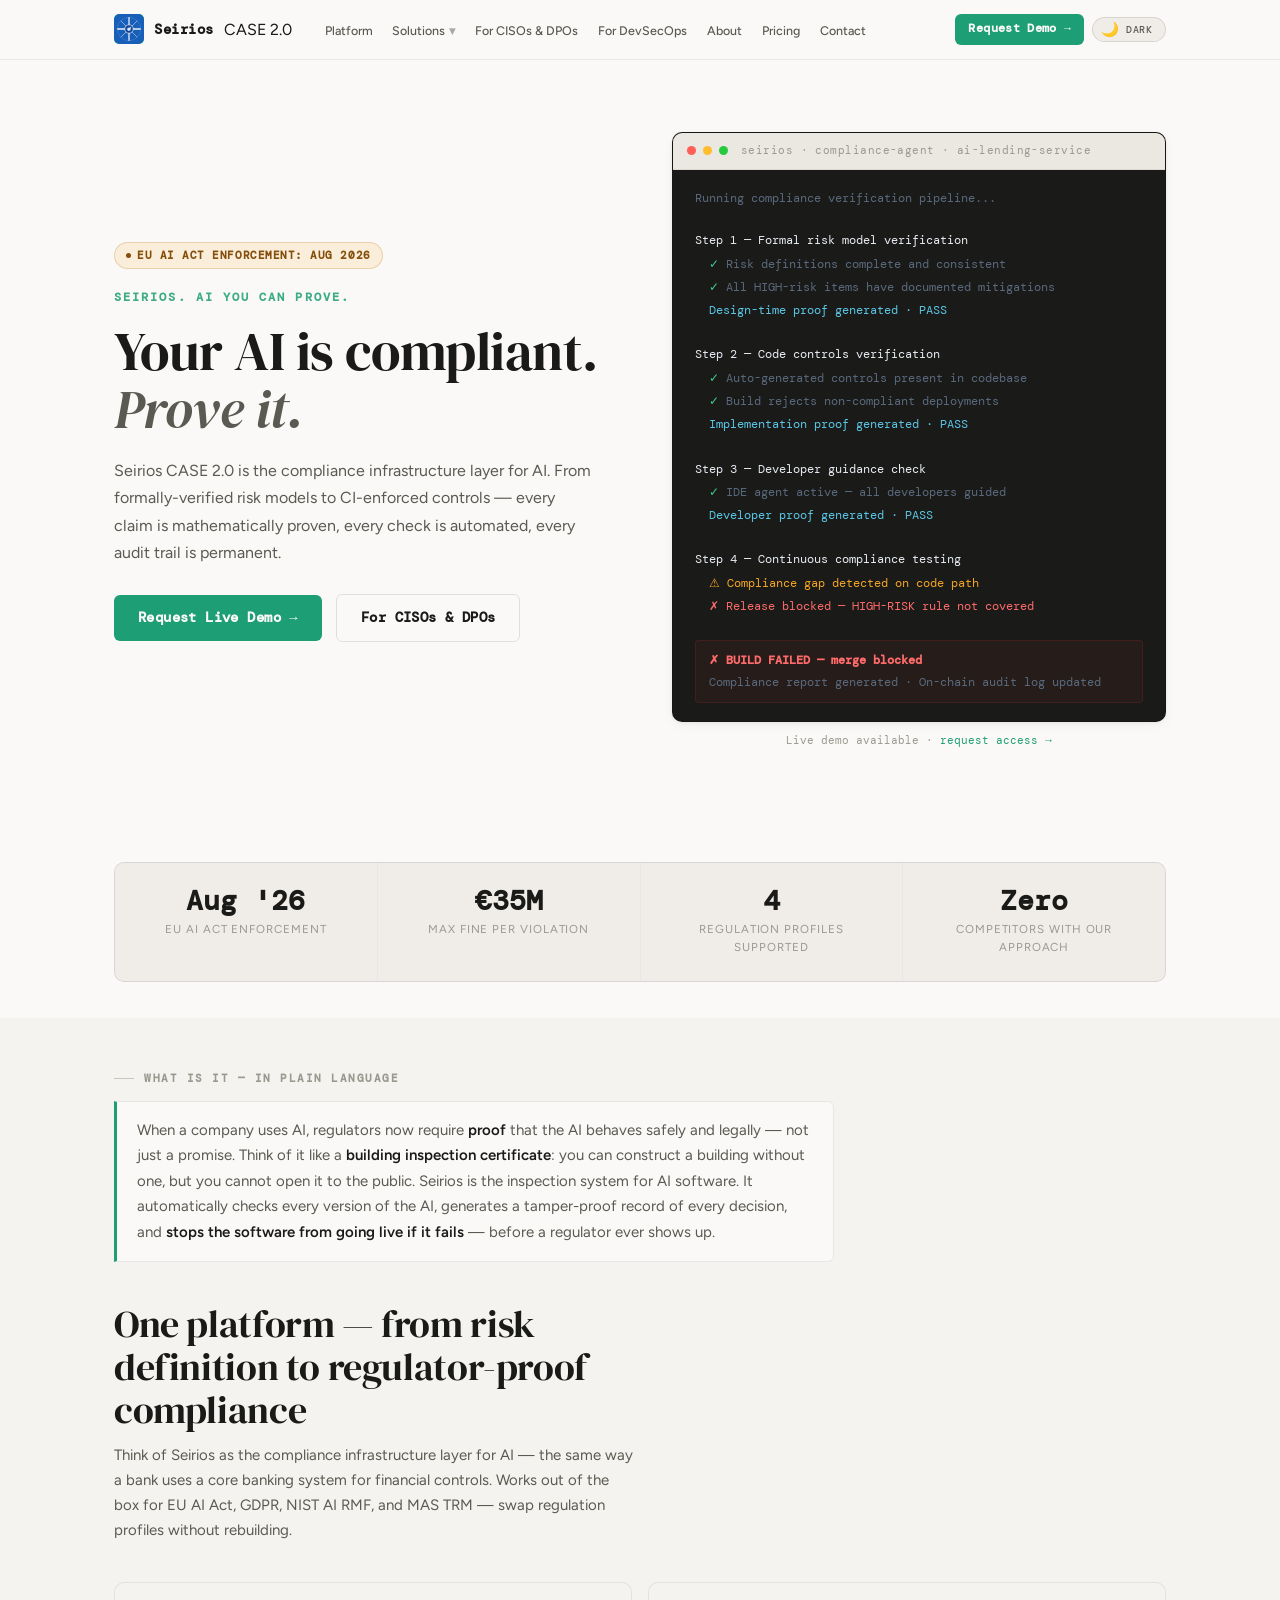
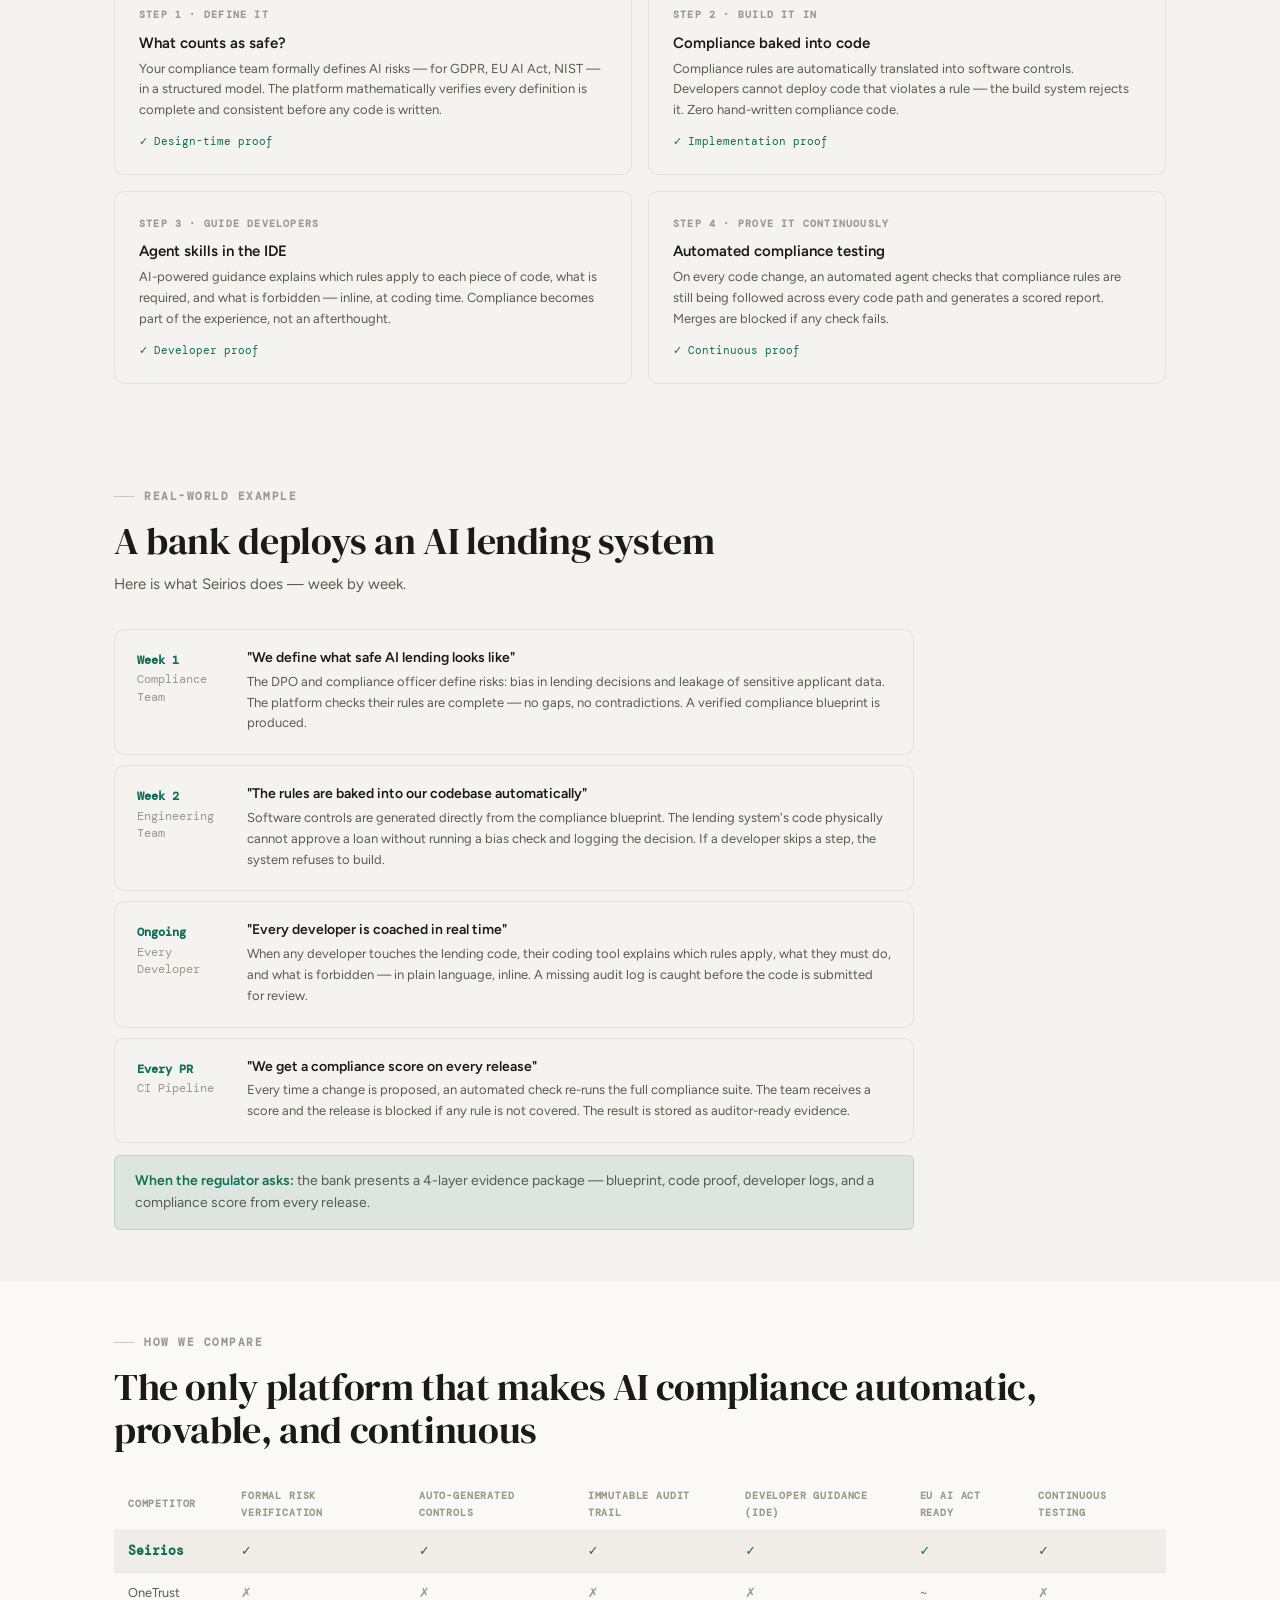
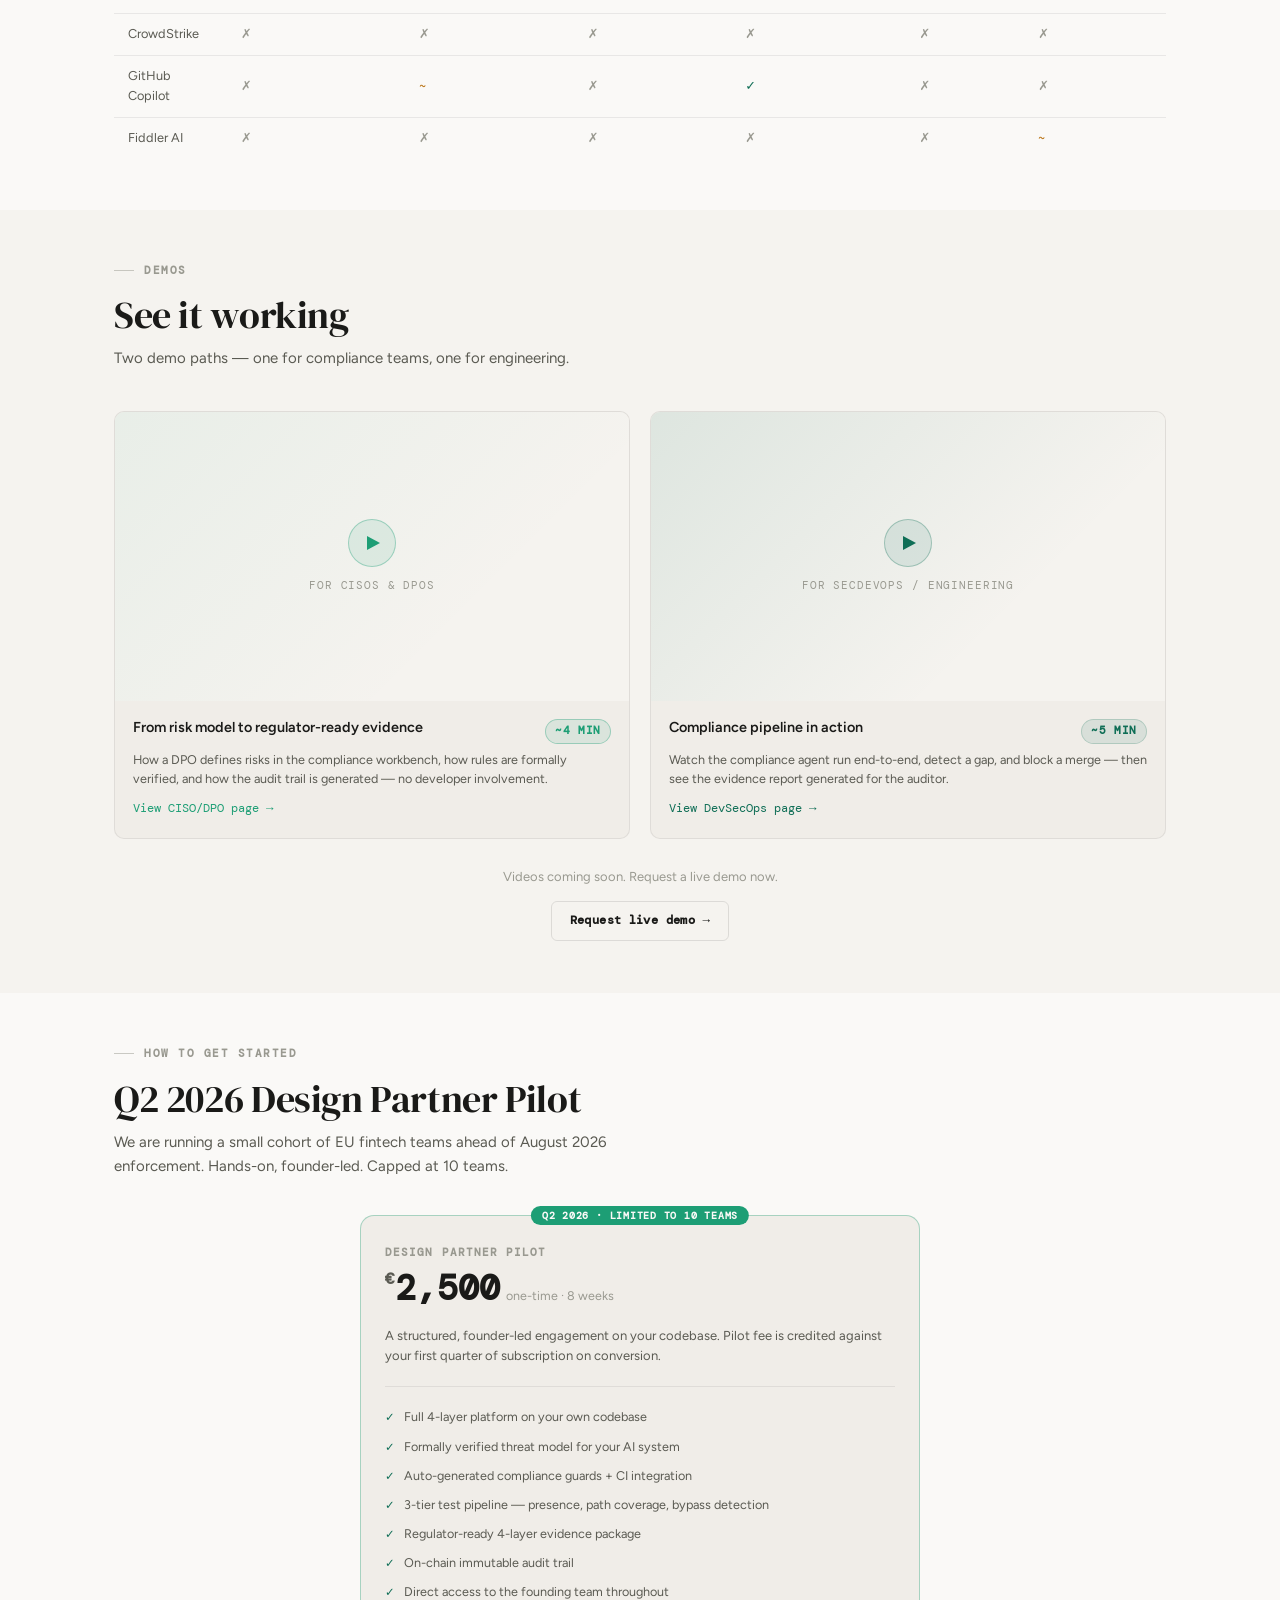
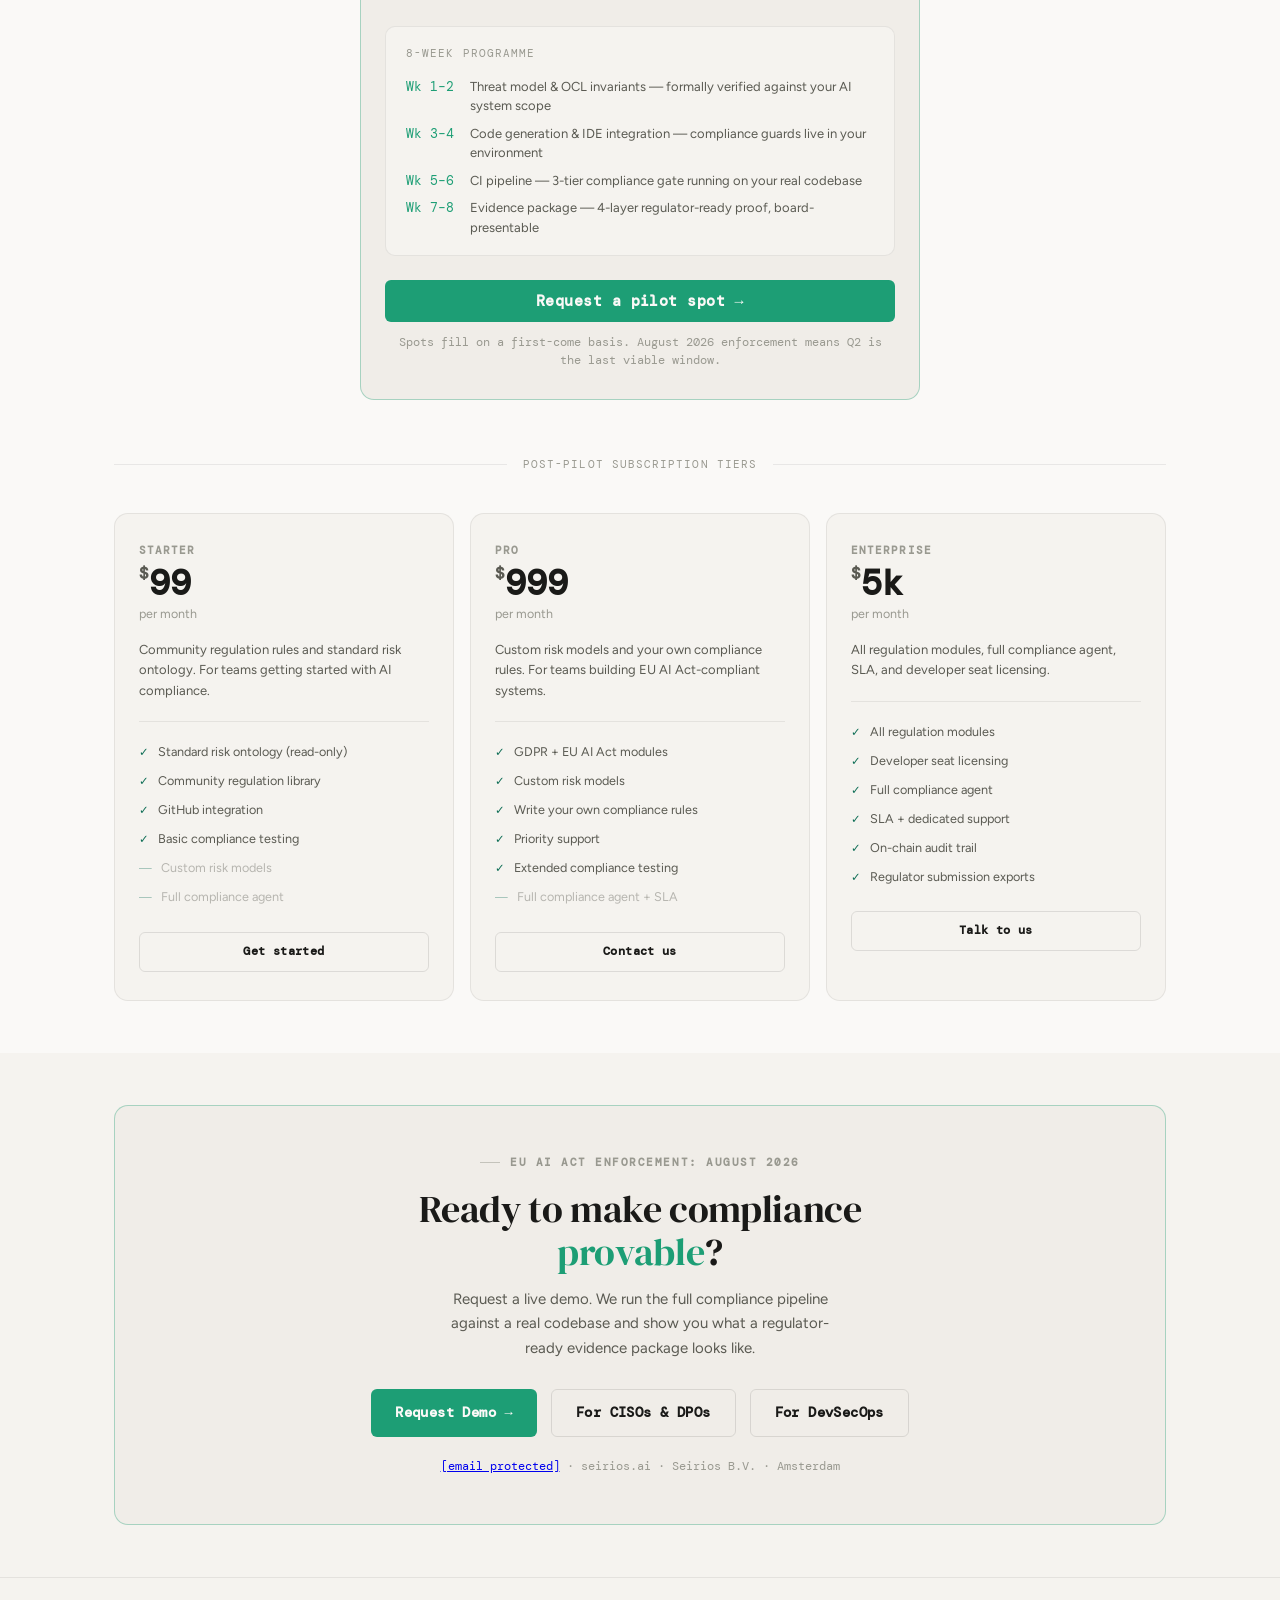
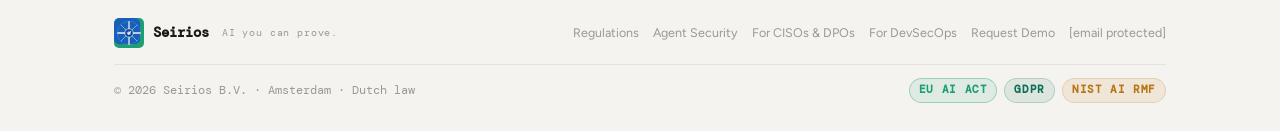
==== index.html @ eb1e1bc6 "updated pricing with pilot pricing" ====
<!DOCTYPE html>
<html lang="en">
<head>
  <!-- Nav CSS: self-contained, no external dependency -->
  <style>
    /* Prevent horizontal overflow on mobile */
    html, body { overflow-x: hidden !important; max-width: 100vw !important; }
    .nav { overflow: visible; }
    .nav-inner { overflow: visible; }
    /* Nav bar */
    .nav {
      position: fixed; top: 0; left: 0; right: 0; z-index: 100;
      height: 60px; display: flex; align-items: center;
      background: rgba(250,249,247,0.92);
      backdrop-filter: blur(12px);
      border-bottom: 0.5px solid rgba(0,0,0,0.07);
    }
    [data-theme="dark"] .nav { background: rgba(8,12,20,0.88); }
    .nav-inner {
      display: flex; align-items: center;
      width: 100%; max-width: 1100px; margin: 0 auto; padding: 0 24px;
    }
    .nav-logo { display: flex; align-items: center; gap: 10px; text-decoration: none; color: inherit; flex-shrink: 0; }
    .nav-logo-mark { width: 32px; height: 32px; display: flex; align-items: center; justify-content: center; flex-shrink: 0; background: none; border: none; padding: 0; }
    [data-theme="dark"] .nav-logo-mark { background: none; }
    .nav-logo-text { font-family: 'DM Mono', monospace; font-weight: 600; font-size: 0.92rem; letter-spacing: 0.04em; }
    /* Desktop links */
    .nav-links { display: flex; align-items: center; gap: 2px; list-style: none; margin: 0 auto 0 24px; padding: 0; }
    .nav-links a, .nav-dropdown-trigger {
      color: #5a5a52; text-decoration: none; font-size: 0.78rem; font-weight: 500;
      padding: 5px 9px; border-radius: 4px; transition: all 0.15s;
      background: none; border: none; cursor: pointer; font-family: inherit;
      white-space: nowrap;
    }
    [data-theme="dark"] .nav-links a, [data-theme="dark"] .nav-dropdown-trigger { color: #8a9bb0; }
    .nav-links a:hover, .nav-dropdown-trigger:hover { color: #1a1a18; background: #f0ede8; }
    [data-theme="dark"] .nav-links a:hover, [data-theme="dark"] .nav-dropdown-trigger:hover { color: #e8edf4; background: #162030; }
    .nav-links a.active { color: #1D9E75; }
    [data-theme="dark"] .nav-links a.active { color: #00e0ff; }
    /* Dropdown */
    .nav-dropdown { position: relative; list-style: none; }
    .nav-dropdown-trigger { display: inline-flex; align-items: center; gap: 4px; }
    .nav-dropdown-arrow { font-size: 0.55rem; }
    .nav-dropdown-menu {
      position: absolute; top: calc(100% + 8px); left: 0; min-width: 200px;
      background: #faf9f7; border: 0.5px solid rgba(0,0,0,0.10); border-radius: 10px;
      box-shadow: 0 4px 24px rgba(0,0,0,0.1); padding: 6px;
      opacity: 0; visibility: hidden; transform: translateY(-4px);
      transition: all 0.15s; z-index: 200;
    }
    [data-theme="dark"] .nav-dropdown-menu { background: #111927; border-color: rgba(255,255,255,0.1); }
    .nav-dropdown:hover .nav-dropdown-menu,
    .nav-dropdown:focus-within .nav-dropdown-menu { opacity: 1; visibility: visible; transform: translateY(0); }
    .nav-dropdown-item { display: flex; align-items: flex-start; gap: 10px; padding: 9px 12px; border-radius: 6px; text-decoration: none; }
    .nav-dropdown-item:hover { background: #f0ede8; }
    [data-theme="dark"] .nav-dropdown-item:hover { background: #162030; }
    .nav-dropdown-item-icon { font-size: 0.875rem; flex-shrink: 0; margin-top: 1px; }
    .nav-dropdown-item-text strong { display: block; font-size: 0.78rem; font-weight: 600; color: #1a1a18; margin-bottom: 1px; }
    [data-theme="dark"] .nav-dropdown-item-text strong { color: #e8edf4; }
    .nav-dropdown-item-text span { font-size: 0.7rem; color: #999990; line-height: 1.4; }
    .nav-dropdown-divider { height: 0.5px; background: rgba(0,0,0,0.07); margin: 4px 6px; }
    /* Right side */
    .nav-right { display: flex; align-items: center; gap: 8px; margin-left: 12px; flex-shrink: 0; }
    /* Theme toggle */
    .theme-toggle {
      display: inline-flex; align-items: center; gap: 6px;
      background: #f0ede8; border: 0.5px solid rgba(0,0,0,0.10); border-radius: 999px;
      padding: 4px 12px 4px 8px; cursor: pointer;
      font-family: monospace; font-size: 0.65rem; font-weight: 600;
      color: #5a5a52; letter-spacing: 0.04em; text-transform: uppercase;
      transition: all 0.15s;
    }
    [data-theme="dark"] .theme-toggle { background: #162030; border-color: rgba(255,255,255,0.1); color: #8a9bb0; }
    /* Hamburger — hidden on desktop, flex on mobile via media query */
    .nav-hamburger {
      display: none !important;
      width: 40px; height: 40px; background: none; border: none;
      cursor: pointer; padding: 8px; border-radius: 4px; margin-left: auto; flex-shrink: 0;
    }
    .nav-hamburger span {
      display: block; width: 20px; height: 2px; background: #1a1a18;
      border-radius: 2px; transition: all 0.22s ease; transform-origin: center;
    }
    [data-theme="dark"] .nav-hamburger span { background: #e8edf4; }
    .nav-hamburger.open span:nth-child(1) { transform: translateY(7px) rotate(45deg); }
    .nav-hamburger.open span:nth-child(2) { opacity: 0; transform: scaleX(0); }
    .nav-hamburger.open span:nth-child(3) { transform: translateY(-7px) rotate(-45deg); }
    /* Mobile drawer — HIDDEN by default using display:none */
    .nav-mobile {
      display: none; /* JS adds .open which changes to block */
      position: fixed; top: 60px; left: 0; right: 0; z-index: 99;
      background: #faf9f7; border-bottom: 0.5px solid rgba(0,0,0,0.07);
      box-shadow: 0 8px 24px rgba(0,0,0,0.08);
      padding: 12px 0 16px;
      animation: slideDown 0.2s ease;
    }
    [data-theme="dark"] .nav-mobile { background: #0d1421; }
    @keyframes slideDown { from { opacity: 0; transform: translateY(-8px); } to { opacity: 1; transform: translateY(0); } }
    .nav-mobile a {
      display: block; padding: 11px 24px; color: #5a5a52; text-decoration: none;
      font-size: 0.9rem; font-weight: 500; transition: all 0.15s;
    }
    [data-theme="dark"] .nav-mobile a { color: #8a9bb0; }
    .nav-mobile a:hover { color: #1a1a18; background: #f0ede8; }
    [data-theme="dark"] .nav-mobile a:hover { color: #e8edf4; background: #162030; }
    .nav-mobile a.active { color: #1D9E75; }
    [data-theme="dark"] .nav-mobile a.active { color: #00e0ff; }
    .nav-mobile-group {
      padding: 10px 24px 4px; font-family: monospace; font-size: 0.62rem;
      font-weight: 700; text-transform: uppercase; letter-spacing: 0.12em; color: #999990;
    }
    .nav-mobile-sub { padding-left: 36px !important; font-size: 0.85rem !important; }
    .nav-mobile-divider { height: 0.5px; background: rgba(0,0,0,0.07); margin: 6px 24px; }
    [data-theme="dark"] .nav-mobile-divider { background: rgba(255,255,255,0.06); }
    /* Mobile breakpoint */
    @media (max-width: 900px) {
      .nav-links     { display: none !important; visibility: hidden !important; }
      .nav-right     { display: none !important; visibility: hidden !important; }
      .nav-hamburger {
        display: flex !important;
        visibility: visible !important;
        opacity: 1 !important;
        flex-direction: column;
        justify-content: center;
        align-items: center;
        gap: 5px;
      }
    }
  
    /* ── DESIGN SYSTEM ── */
/* ============================================================
   SEIRIOS DESIGN SYSTEM — DUAL THEME
   Light (default): DM Serif Display + DM Mono + Figtree — warm, document-like
   Dark (toggle):   Space Mono + DM Sans — deep navy security aesthetic
   ============================================================ */



/* ── LIGHT THEME (default) ── */
:root {
  /* Backgrounds */
  --bg-void:        #faf9f7;
  --bg-deep:        #f5f3ef;
  --bg-surface:     #f0ede8;
  --bg-raised:      #ebe7e1;
  --bg-card:        #f5f3ef;

  /* Borders */
  --border-dim:     rgba(0,0,0,0.07);
  --border-subtle:  rgba(0,0,0,0.10);
  --border-accent:  rgba(29,158,117,0.35);

  /* Accent colours */
  --cyan:           #1D9E75;
  --cyan-dim:       rgba(29,158,117,0.10);
  --cyan-glow:      rgba(29,158,117,0.06);
  --green:          #0F6E56;
  --green-dim:      rgba(15,110,86,0.10);
  --amber:          #BA7517;
  --amber-dim:      rgba(186,117,23,0.10);
  --red:            #C0392B;
  --red-dim:        rgba(192,57,43,0.08);

  /* Text */
  --text-primary:   #1a1a18;
  --text-secondary: #5a5a52;
  --text-muted:     #999990;
  --text-cyan:      #1D9E75;
  --text-green:     #0F6E56;

  /* Typography */
  --font-display:   'DM Serif Display', Georgia, serif;
  --font-mono:      'DM Mono', 'Courier New', monospace;
  --font-body:      'Figtree', system-ui, sans-serif;

  /* Shape */
  --radius-sm:      3px;
  --radius-md:      6px;
  --radius-lg:      10px;
  --radius-xl:      14px;

  /* Shadows */
  --shadow-card:    0 1px 3px rgba(0,0,0,0.06), 0 4px 12px rgba(0,0,0,0.04);
  --shadow-glow:    0 0 20px rgba(29,158,117,0.08);

  --transition:     0.2s cubic-bezier(0.4, 0, 0.2, 1);

  /* Nav height */
  --nav-h: 60px;
}

/* ── DARK THEME ── */
[data-theme="dark"] {
  --bg-void:        #080c14;
  --bg-deep:        #0d1421;
  --bg-surface:     #111927;
  --bg-raised:      #162030;
  --bg-card:        #1a2638;

  --border-dim:     rgba(255,255,255,0.06);
  --border-subtle:  rgba(255,255,255,0.10);
  --border-accent:  rgba(0,224,255,0.25);

  --cyan:           #00e0ff;
  --cyan-dim:       rgba(0,224,255,0.15);
  --cyan-glow:      rgba(0,224,255,0.08);
  --green:          #00ff88;
  --green-dim:      rgba(0,255,136,0.12);
  --amber:          #ffaa00;
  --amber-dim:      rgba(255,170,0,0.12);
  --red:            #ff4466;
  --red-dim:        rgba(255,68,102,0.12);

  --text-primary:   #e8edf4;
  --text-secondary: #8a9bb0;
  --text-muted:     #4a5a6e;
  --text-cyan:      #00e0ff;
  --text-green:     #00ff88;

  --font-display:   'Space Mono', 'Courier New', monospace;
  --font-mono:      'Space Mono', 'Courier New', monospace;
  --font-body:      'DM Sans', system-ui, sans-serif;

  --shadow-card:    0 1px 3px rgba(0,0,0,0.4), 0 4px 16px rgba(0,0,0,0.3);
  --shadow-glow:    0 0 24px rgba(0,224,255,0.12);
}

/* ── Dark theme ambient glow ── */
[data-theme="dark"] body::before {
  content: '';
  position: fixed;
  inset: 0;
  background-image:
    radial-gradient(ellipse 80% 50% at 20% -10%, rgba(0,224,255,0.04) 0%, transparent 60%),
    radial-gradient(ellipse 60% 40% at 80% 110%, rgba(0,255,136,0.03) 0%, transparent 60%);
  pointer-events: none;
  z-index: 0;
}

/* ── Reset ── */
*, *::before, *::after { box-sizing: border-box; margin: 0; padding: 0; }
html { scroll-behavior: smooth; -webkit-font-smoothing: antialiased; text-rendering: optimizeLegibility; }

body {
  font-family: var(--font-body);
  background: var(--bg-void);
  color: var(--text-primary);
  line-height: 1.6;
  min-height: 100vh;
  overflow-x: hidden;
  transition: background 0.3s ease, color 0.3s ease;
}

/* ── Typography ── */
h1, h2, h3, h4, h5, h6 {
  font-family: var(--font-display);
  line-height: 1.2;
}

/* Light: serif display headings */
:root h1, :root h2 {
  font-weight: 400;
  letter-spacing: -0.01em;
}
:root h3, :root h4 {
  font-family: var(--font-body);
  font-weight: 600;
}

/* Dark: mono headings */
[data-theme="dark"] h1,
[data-theme="dark"] h2,
[data-theme="dark"] h3,
[data-theme="dark"] h4 {
  font-weight: 700;
  letter-spacing: -0.02em;
}

.display-xl { font-size: clamp(2.2rem, 4.5vw, 3.4rem); line-height: 1.08; }
.display-lg { font-size: clamp(1.7rem, 3vw, 2.5rem); line-height: 1.12; }
.display-md { font-size: clamp(1.2rem, 2vw, 1.65rem); line-height: 1.2; }

.mono       { font-family: var(--font-mono); }
.text-cyan  { color: var(--cyan); }
.text-green { color: var(--green); }
.text-amber { color: var(--amber); }
.text-muted { color: var(--text-muted); }
.text-secondary { color: var(--text-secondary); }

/* Serif italic accent (light only) */
em.accent { font-style: italic; color: var(--text-secondary); }

/* ── Layout ── */
.container { max-width: 1100px; margin: 0 auto; padding: 0 24px; }
.section    { padding: 52px 0; position: relative; z-index: 1; }
.section-sm { padding: 36px 0;  position: relative; z-index: 1; }

/* ── Navigation ── */
.nav {
  position: fixed; top: 0; left: 0; right: 0;
  z-index: 100;
  height: var(--nav-h);
  display: flex; align-items: center;
  background: rgba(250,249,247,0.92);
  backdrop-filter: blur(16px) saturate(130%);
  border-bottom: 0.5px solid var(--border-dim);
  transition: background 0.3s ease, border-color 0.3s ease;
}
[data-theme="dark"] .nav {
  background: rgba(8,12,20,0.88);
}

.nav-inner {
  display: flex; align-items: center; justify-content: space-between;
  width: 100%; max-width: 1100px; margin: 0 auto; padding: 0 24px;
}

.nav-logo {
  display: flex; align-items: center; gap: 10px;
  text-decoration: none; color: var(--text-primary);
}

.nav-logo-mark {
  width: 30px; height: 30px;
  background: var(--cyan);
  border-radius: 5px;
  display: flex; align-items: center; justify-content: center;
  font-family: var(--font-mono); font-size: 12px; font-weight: 600;
  color: var(--bg-void);
  transition: background 0.3s ease;
}
[data-theme="dark"] .nav-logo-mark {
  box-shadow: 0 0 14px rgba(0,224,255,0.25);
}

.nav-logo-text {
  font-family: var(--font-mono);
  font-weight: 600; font-size: 0.9rem;
  letter-spacing: 0.02em;
}


/* ── Dropdown ── */
.nav-dropdown {
  position: relative;
  list-style: none;
}
.nav-dropdown-trigger {
  display: inline-flex; align-items: center; gap: 4px;
  color: var(--text-secondary); text-decoration: none;
  font-size: 0.78rem; font-weight: 500;
  padding: 4px 8px; border-radius: var(--radius-sm);
  cursor: pointer; white-space: nowrap;
  transition: all var(--transition);
  background: none; border: none; font-family: var(--font-body);
}
.nav-dropdown-trigger:hover { color: var(--text-primary); background: var(--bg-surface); }
.nav-dropdown-trigger.active { color: var(--cyan); }
.nav-dropdown-arrow {
  font-size: 0.55rem; opacity: 0.5;
  transition: transform var(--transition);
  margin-top: 1px;
}
.nav-dropdown:hover .nav-dropdown-arrow,
.nav-dropdown:focus-within .nav-dropdown-arrow { transform: rotate(180deg); }

.nav-dropdown-menu {
  position: absolute;
  top: calc(100% + 8px);
  left: 0;
  min-width: 200px;
  background: var(--bg-void);
  border: 0.5px solid var(--border-subtle);
  border-radius: var(--radius-lg);
  box-shadow: var(--shadow-card), 0 8px 24px rgba(0,0,0,0.08);
  padding: 6px;
  opacity: 0;
  visibility: hidden;
  transform: translateY(-4px);
  transition: all var(--transition);
  z-index: 200;
}
[data-theme="dark"] .nav-dropdown-menu {
  box-shadow: var(--shadow-card), 0 8px 32px rgba(0,0,0,0.4);
}
.nav-dropdown:hover .nav-dropdown-menu,
.nav-dropdown:focus-within .nav-dropdown-menu {
  opacity: 1; visibility: visible; transform: translateY(0);
}
.nav-dropdown-item {
  display: flex; align-items: flex-start; gap: 10px;
  padding: 9px 12px; border-radius: var(--radius-md);
  text-decoration: none; transition: background var(--transition);
}
.nav-dropdown-item:hover { background: var(--bg-surface); }
.nav-dropdown-item-icon {
  font-size: 0.875rem; flex-shrink: 0; margin-top: 1px;
}
.nav-dropdown-item-text strong {
  display: block; font-size: 0.78rem; font-weight: 600;
  color: var(--text-primary); margin-bottom: 1px;
}
.nav-dropdown-item-text span {
  font-size: 0.7rem; color: var(--text-muted); line-height: 1.4;
}
.nav-dropdown-divider {
  height: 0.5px; background: var(--border-dim); margin: 4px 6px;
}


/* ── Theme toggle ── */
.theme-toggle {
  display: flex; align-items: center; gap: 6px;
  background: var(--bg-surface);
  border: 0.5px solid var(--border-subtle);
  border-radius: 999px;
  padding: 4px 12px 4px 8px;
  cursor: pointer;
  font-family: var(--font-mono);
  font-size: 0.68rem;
  font-weight: 500;
  color: var(--text-secondary);
  letter-spacing: 0.04em;
  transition: all var(--transition);
  white-space: nowrap;
}
.theme-toggle:hover {
  border-color: var(--border-accent);
  color: var(--text-primary);
}
.theme-toggle-icon { font-size: 0.9rem; line-height: 1; }
.theme-toggle-label { text-transform: uppercase; letter-spacing: 0.08em; font-size: 0.65rem; }

/* ── Buttons ── */
.btn {
  display: inline-flex; align-items: center; gap: 7px;
  padding: 9px 18px;
  border-radius: var(--radius-md);
  font-family: var(--font-mono);
  font-size: 0.78rem; font-weight: 600;
  text-decoration: none; cursor: pointer; border: none;
  transition: all var(--transition);
  white-space: nowrap; letter-spacing: 0.03em;
}
.btn-primary {
  background: var(--cyan); color: var(--bg-void);
}
.btn-primary:hover { filter: brightness(1.08); transform: translateY(-1px); }
[data-theme="dark"] .btn-primary {
  box-shadow: 0 0 18px rgba(0,224,255,0.2);
}
[data-theme="dark"] .btn-primary:hover {
  box-shadow: 0 0 28px rgba(0,224,255,0.35);
}

.btn-outline {
  background: transparent; color: var(--text-primary);
  border: 0.5px solid var(--border-subtle);
}
.btn-outline:hover {
  border-color: var(--border-accent); color: var(--cyan);
  background: var(--cyan-glow);
}
.btn-ghost { background: transparent; color: var(--text-secondary); padding: 9px 14px; }
.btn-ghost:hover { color: var(--text-primary); }
.btn-lg { padding: 12px 24px; font-size: 0.85rem; }
.btn-sm { padding: 6px 13px; font-size: 0.72rem; }

/* ── Cards ── */
.card {
  background: var(--bg-card);
  border: 0.5px solid var(--border-dim);
  border-radius: var(--radius-lg);
  padding: 24px;
  box-shadow: var(--shadow-card);
  transition: border-color var(--transition), box-shadow var(--transition);
}
.card:hover { border-color: var(--border-accent); box-shadow: var(--shadow-card), var(--shadow-glow); }

/* ── Badges ── */
.badge {
  display: inline-flex; align-items: center; gap: 5px;
  padding: 3px 9px; border-radius: 999px;
  font-family: var(--font-mono); font-size: 0.66rem; font-weight: 600;
  letter-spacing: 0.06em; text-transform: uppercase;
}
.badge-cyan  { background: var(--cyan-dim);  color: var(--cyan);  border: 0.5px solid var(--border-accent); }
.badge-green { background: var(--green-dim); color: var(--green); border: 0.5px solid rgba(15,110,86,0.2); }
.badge-amber { background: var(--amber-dim); color: var(--amber); border: 0.5px solid rgba(186,117,23,0.2); }
.badge-red   { background: var(--red-dim);   color: var(--red);   border: 0.5px solid rgba(192,57,43,0.15); }
[data-theme="dark"] .badge-green { border-color: rgba(0,255,136,0.2); }
[data-theme="dark"] .badge-amber { border-color: rgba(255,170,0,0.2); }
[data-theme="dark"] .badge-red   { border-color: rgba(255,68,102,0.2); }

/* ── Section label ── */
.section-label {
  font-family: var(--font-mono);
  font-size: 0.67rem; font-weight: 600;
  letter-spacing: 0.14em; text-transform: uppercase;
  color: var(--cyan); margin-bottom: 14px;
  display: flex; align-items: center; gap: 10px;
}
.section-label::before {
  content: ''; display: block;
  width: 20px; height: 1px;
  background: var(--cyan); opacity: 0.5;
}

/* Light theme: section label uses border accent not cyan */
:root .section-label { color: var(--text-muted); }
:root .section-label::before { background: var(--text-muted); }

/* ── Stat grid ── */
.stat-grid {
  display: grid; grid-template-columns: repeat(4, 1fr);
  gap: 1px; background: var(--border-dim);
  border: 0.5px solid var(--border-dim);
  border-radius: var(--radius-lg); overflow: hidden;
}
.stat-item {
  background: var(--bg-surface); padding: 24px 20px; text-align: center;
}
.stat-value {
  font-family: var(--font-mono); font-size: 1.75rem; font-weight: 600;
  color: var(--cyan); line-height: 1; margin-bottom: 5px;
}
:root .stat-value { color: var(--text-primary); }
.stat-label { font-size: 0.72rem; color: var(--text-muted); text-transform: uppercase; letter-spacing: 0.08em; }

/* ── Terminal ── */
.terminal {
  background: #070b12;
  border: 0.5px solid var(--border-subtle);
  border-radius: var(--radius-lg); overflow: hidden;
  font-family: var(--font-mono);
  box-shadow: var(--shadow-card);
}
:root .terminal { background: #1a1a18; border-color: rgba(0,0,0,0.15); }

.terminal-bar {
  display: flex; align-items: center; gap: 7px;
  padding: 9px 14px;
  background: var(--bg-raised); border-bottom: 0.5px solid var(--border-dim);
}
.terminal-dot { width: 9px; height: 9px; border-radius: 50%; }
.dot-red    { background: #ff5f56; }
.dot-yellow { background: #ffbd2e; }
.dot-green  { background: #27c93f; }
.terminal-title { font-size: 0.7rem; color: var(--text-muted); margin-left: 6px; letter-spacing: 0.04em; }

.terminal-body { padding: 18px 22px; font-size: 0.78rem; line-height: 1.7; }

/* Terminal always sits on a dark background — hardcode light text for both themes */
.t-cmd   { color: #e8edf4; }
.t-dim   { color: #5a6a7e; }
.t-pass  { color: #3ecf8e; }
.t-fail  { color: #ff6b6b; }
.t-warn  { color: #f5a623; }
.t-info  { color: #5bc8e8; }

/* ── Analogy block (light) ── */
.analogy {
  background: var(--bg-void);
  border: 0.5px solid var(--border-dim);
  border-left: 3px solid var(--cyan);
  border-radius: 0 var(--radius-md) var(--radius-md) 0;
  padding: 16px 20px;
}
.analogy p { font-size: 0.9375rem; line-height: 1.7; color: var(--text-secondary); }
.analogy strong { font-weight: 600; color: var(--text-primary); }

/* ── Divider ── */
.divider { height: 0.5px; background: var(--border-dim); }

/* ── Footer ── */
.footer {
  background: var(--bg-deep);
  border-top: 0.5px solid var(--border-dim);
  padding: 40px 0 28px; position: relative; z-index: 1;
}

/* ── Animations ── */
@keyframes star-pulse {
  0%,100%{opacity:1} 50%{opacity:0.45}
}
@keyframes fadeInUp {
  from { opacity: 0; transform: translateY(16px); }
  to   { opacity: 1; transform: translateY(0); }
}
@keyframes pulse-amber {
  0%, 100% { opacity: 1; }
  50%       { opacity: 0.6; }
}

/* ── Responsive ── */
@media (max-width: 900px) {
  .section    { padding: 40px 0; }
  .section-sm { padding: 28px 0; }
}
@media (max-width: 600px) {
  .section    { padding: 32px 0; }
  .section-sm { padding: 22px 0; }
  .stat-grid  { grid-template-columns: repeat(2, 1fr); font-size: 0.85em; }
}
}
  
    /* ── CASE 2.0 badge ── */
    .nav-product-badge {
      display: inline-flex; align-items: center;
      background: rgba(29,158,117,0.10);
      border: 0.5px solid rgba(29,158,117,0.35);
      border-radius: 4px; padding: 2px 7px;
      font-family: 'DM Mono', monospace;
      font-size: 0.58rem; font-weight: 600;
      letter-spacing: 0.09em; text-transform: uppercase;
      color: #1D9E75; margin-left: 5px; white-space: nowrap;
    }
    [data-theme="dark"] .nav-product-badge {
      background: rgba(0,224,255,0.15);
      border-color: rgba(0,224,255,0.25);
      color: #00e0ff;
    }
    /* ── Seirios star mark ── */
    .seirios-mark .star-bg { fill: #185fba; }
    [data-theme="dark"] .seirios-mark .star-bg { fill: #1a3a6e; }
    @keyframes star-pulse { 0%,100%{opacity:1} 50%{opacity:0.4} }
    .nav-logo-text { font-family: 'DM Mono', monospace !important; font-weight: 600; font-size: 0.9rem; letter-spacing: 0.04em; }
  </style>
  <meta charset="UTF-8" />
  <link rel="preconnect" href="https://fonts.googleapis.com">
  <link rel="preconnect" href="https://fonts.gstatic.com" crossorigin>
  <link rel="stylesheet" href="https://fonts.googleapis.com/css2?family=DM+Serif+Display:ital@0;1&family=DM+Mono:wght@400;500;600&family=Figtree:wght@400;500;600;700&family=Space+Mono:wght@400;700&family=DM+Sans:ital,opsz,wght@0,9..40,300;0,9..40,400;0,9..40,500;0,9..40,600&display=swap">
  <meta name="viewport" content="width=device-width, initial-scale=1.0" />
  <title>Seirios — AI you can prove.</title>
  <meta name="description" content="Seirios CASE 2.0 makes AI compliance provable, automatic and continuous. From formal threat models to CI-enforced controls — a complete regulator-ready evidence chain." />
  <link rel="icon" type="image/svg+xml" href="/assets/favicon.svg" />
  <script src="js/theme.js"></script>
  <style>
    /* ── Hero ── */
    .hero { padding: calc(var(--nav-h) + 72px) 0 80px; position: relative; z-index: 1; }
    .hero-grid { display: grid; grid-template-columns: 1fr 1fr; gap: 64px; align-items: center; }

    /* Light hero headline uses serif */
    .hero h1 { margin-bottom: 18px; }
    .hero h1 em { font-style: italic; color: var(--text-secondary); }
    [data-theme="dark"] .hero h1 em { color: var(--cyan); font-style: normal; }

    .hero-sub { font-size: 1rem; color: var(--text-secondary); line-height: 1.7; margin-bottom: 28px; max-width: 480px; }
    .hero-actions { display: flex; align-items: center; gap: 14px; flex-wrap: wrap; }

    .urgency-pill {
      display: inline-flex; align-items: center; gap: 6px;
      background: #FAEEDA; color: #854F0B;
      border: 0.5px solid rgba(186,117,23,0.25);
      border-radius: 999px; padding: 4px 11px;
      font-family: var(--font-mono); font-size: 0.67rem; font-weight: 600;
      letter-spacing: 0.05em; text-transform: uppercase; margin-bottom: 20px;
      display: inline-flex;
    }
    [data-theme="dark"] .urgency-pill {
      background: rgba(255,170,0,0.10); color: #ffaa00;
      border-color: rgba(255,170,0,0.25);
    }
    .urgency-dot {
      width: 5px; height: 5px; border-radius: 50%;
      background: #854F0B; animation: pulse-amber 2s ease-in-out infinite;
    }
    [data-theme="dark"] .urgency-dot { background: #ffaa00; }

    .hero-proof {
      display: flex; align-items: center; gap: 20px;
      margin-top: 32px; padding-top: 24px;
      border-top: 0.5px solid var(--border-dim);
    }
    .proof-item { display: flex; flex-direction: column; gap: 2px; }
    .proof-value { font-family: var(--font-mono); font-size: 1.1rem; font-weight: 600; color: var(--text-primary); }
    .proof-label { font-size: 0.68rem; color: var(--text-muted); text-transform: uppercase; letter-spacing: 0.08em; }
    .proof-sep { width: 0.5px; height: 28px; background: var(--border-dim); }

    /* ── Steps (4-card grid) ── */
    .steps-grid { display: grid; grid-template-columns: repeat(2, 1fr); gap: 16px; margin-top: 40px; }
    .step-card {
      background: var(--bg-card); border: 0.5px solid var(--border-dim);
      border-radius: var(--radius-lg); padding: 24px;
      transition: all var(--transition);
    }
    .step-card:hover { border-color: var(--border-accent); box-shadow: var(--shadow-glow); }
    .step-num {
      font-family: var(--font-mono); font-size: 0.63rem; font-weight: 600;
      text-transform: uppercase; letter-spacing: 0.12em;
      color: var(--text-muted); margin-bottom: 10px;
    }
    .step-card h3 { font-size: 0.9375rem; margin-bottom: 7px; }
    :root .step-card h3 { font-family: var(--font-body); font-weight: 600; }
    .step-card p { font-size: 0.8125rem; color: var(--text-secondary); line-height: 1.6; }
    .step-proof {
      margin-top: 12px; display: flex; align-items: center; gap: 6px;
      font-family: var(--font-mono); font-size: 0.68rem; color: var(--cyan);
    }
    :root .step-proof { color: var(--green); }

    /* ── Evidence chain ── */
    .evidence-chain {
      display: grid; grid-template-columns: repeat(4, 1fr);
      gap: 1px; background: var(--border-dim);
      border: 0.5px solid var(--border-dim); border-radius: var(--radius-lg);
      overflow: hidden; margin-top: 40px;
    }
    .evidence-step { background: var(--bg-surface); padding: 22px 18px; }
    .evidence-num {
      font-family: var(--font-mono); font-size: 0.62rem; font-weight: 600;
      color: var(--text-muted); text-transform: uppercase; letter-spacing: 0.1em; margin-bottom: 7px;
    }
    .evidence-step h3 { font-size: 0.875rem; margin-bottom: 5px; }
    :root .evidence-step h3 { font-family: var(--font-body); font-weight: 600; }
    .evidence-step p { font-size: 0.78rem; color: var(--text-secondary); line-height: 1.5; }

    /* ── Real-world example ── */
    .example-row {
      display: grid; grid-template-columns: 90px 1fr; gap: 20px; align-items: start;
      padding: 20px 22px; background: var(--bg-card); border: 0.5px solid var(--border-dim);
      border-radius: var(--radius-lg); margin-bottom: 10px;
    }
    .example-who { font-family: var(--font-mono); font-size: 0.72rem; color: var(--text-muted); padding-top: 2px; line-height: 1.5; }
    .example-who strong { color: var(--cyan); display: block; margin-bottom: 2px; }
    :root .example-who strong { color: var(--green); }
    .example-row h4 { font-size: 0.875rem; font-weight: 600; margin-bottom: 5px; }
    :root .example-row h4 { font-family: var(--font-body); }
    .example-row p { font-size: 0.8125rem; color: var(--text-secondary); line-height: 1.6; }

    /* ── Competitor table ── */
    .comp-table { width: 100%; border-collapse: collapse; font-size: 0.8rem; margin-top: 28px; }
    .comp-table th {
      font-family: var(--font-mono); font-size: 0.65rem; font-weight: 600;
      text-transform: uppercase; letter-spacing: 0.08em; color: var(--text-muted);
      padding: 9px 14px; text-align: left;
      border-bottom: 0.5px solid var(--border-dim);
    }
    .comp-table td { padding: 10px 14px; border-bottom: 0.5px solid var(--border-dim); color: var(--text-secondary); vertical-align: middle; }
    .comp-table tr:last-child td { border-bottom: none; }
    .comp-table tr.ours td { background: var(--bg-surface); color: var(--text-primary); }
    .comp-table tr.ours td:first-child { font-family: var(--font-mono); font-weight: 600; color: var(--cyan); }
    :root .comp-table tr.ours td:first-child { color: var(--green); }
    .check   { color: var(--green); font-weight: 600; }
    .cross   { color: var(--text-muted); }
    .partial { color: var(--amber); }

    /* ── Pricing ── */
    .pricing-grid { display: grid; grid-template-columns: repeat(3, 1fr); gap: 16px; margin-top: 40px; }
    .price-card {
      background: var(--bg-card); border: 0.5px solid var(--border-dim);
      border-radius: var(--radius-xl); padding: 28px 24px;
      position: relative; transition: all var(--transition);
    }
    .price-card:hover { border-color: var(--border-accent); box-shadow: var(--shadow-card), var(--shadow-glow); }
    .price-card.featured { border-color: var(--border-accent); background: var(--bg-surface); }
    [data-theme="dark"] .price-card.featured { box-shadow: var(--shadow-glow); }
    .featured-badge {
      position: absolute; top: -10px; left: 50%; transform: translateX(-50%);
      background: var(--cyan); color: var(--bg-void);
      font-family: var(--font-mono); font-size: 0.6rem; font-weight: 700;
      padding: 2px 11px; border-radius: 999px; letter-spacing: 0.08em;
      text-transform: uppercase; white-space: nowrap;
    }
    .price-plan { font-family: var(--font-mono); font-size: 0.67rem; font-weight: 600; text-transform: uppercase; letter-spacing: 0.1em; color: var(--text-muted); margin-bottom: 7px; }
    .price-amount { font-family: var(--font-mono); font-size: 2.2rem; font-weight: 600; color: var(--text-primary); line-height: 1; margin-bottom: 3px; }
    .price-amount sup { font-size: 1rem; vertical-align: top; margin-top: 5px; color: var(--text-secondary); }
    .price-period { font-size: 0.78rem; color: var(--text-muted); margin-bottom: 16px; }
    .price-desc { font-size: 0.8125rem; color: var(--text-secondary); margin-bottom: 20px; padding-bottom: 20px; border-bottom: 0.5px solid var(--border-dim); line-height: 1.55; }
    .price-features { list-style: none; display: flex; flex-direction: column; gap: 9px; margin-bottom: 24px; }
    .price-features li { display: flex; align-items: flex-start; gap: 9px; font-size: 0.7875rem; color: var(--text-secondary); }
    .feature-check { color: var(--green); font-size: 0.72rem; margin-top: 1px; flex-shrink: 0; }

    /* ── CTA banner ── */
    .cta-banner {
      border: 0.5px solid var(--border-accent);
      border-radius: var(--radius-xl);
      padding: 48px 40px; text-align: center; position: relative; overflow: hidden;
      background: var(--bg-surface);
    }
    [data-theme="dark"] .cta-banner {
      background: linear-gradient(135deg, rgba(0,224,255,0.05) 0%, rgba(0,255,136,0.02) 100%);
    }
    .cta-banner::before {
      content: ''; position: absolute; top: 0; left: 50%; transform: translateX(-50%);
      width: 240px; height: 0.5px;
      background: linear-gradient(90deg, transparent, var(--cyan), transparent);
    }

    /* ── Video cards ── */
    .video-grid { display: grid; grid-template-columns: repeat(2, 1fr); gap: 20px; margin-top: 40px; }
    .video-card { background: var(--bg-surface); border: 0.5px solid var(--border-dim); border-radius: var(--radius-lg); overflow: hidden; transition: all var(--transition); }
    .video-card:hover { border-color: var(--border-accent); }
    .video-thumb { position: relative; background: var(--bg-deep); aspect-ratio: 16/9; cursor: pointer; overflow: hidden; }
    .play-btn { width: 48px; height: 48px; background: var(--cyan-dim); border: 0.5px solid var(--border-accent); border-radius: 50%; display: flex; align-items: center; justify-content: center; transition: all var(--transition); position: relative; z-index: 1; }
    .video-card:hover .play-btn { background: var(--cyan-glow); filter: brightness(1.1); }
    .play-icon { width: 0; height: 0; border-style: solid; border-width: 7px 0 7px 13px; border-color: transparent transparent transparent var(--cyan); margin-left: 3px; }
    .video-info { padding: 18px; }
    .video-info h3 { font-size: 0.9rem; margin-bottom: 5px; }
    :root .video-info h3 { font-family: var(--font-body); font-weight: 600; }
    .video-info p { font-size: 0.7875rem; color: var(--text-secondary); line-height: 1.55; }

    /* ── Responsive ── */
    @media (max-width: 900px) {
      .hero-grid { grid-template-columns: 1fr; }
      .hero-terminal { display: none; }
      .steps-grid { grid-template-columns: 1fr; }
      .evidence-chain { grid-template-columns: 1fr 1fr; }
      .pricing-grid { grid-template-columns: 1fr; }
      .video-grid { grid-template-columns: 1fr; }
    }
    @media (max-width: 600px) {
      .evidence-chain { grid-template-columns: 1fr; }
    }
  </style>
  <!-- build: 2026-03-22 22:02:23 -->
</head>
<body>

  <nav class="nav">
    <div class="nav-inner">
      <a href="index.html" class="nav-logo">
        <svg class="nav-logo-mark seirios-mark" width="32" height="32" viewBox="0 0 32 32" xmlns="http://www.w3.org/2000/svg" aria-label="Seirios">
        <rect width="32" height="32" rx="6" fill="#185fba" class="star-bg"/>
        <circle cx="16" cy="16" r="12.5" fill="none" stroke="#ffffff" stroke-width="0.5" opacity="0.25"/>
        <line x1="16" y1="4" x2="16" y2="28" stroke="#ffffff" stroke-width="1.4" stroke-linecap="round" opacity="0.9"/>
        <line x1="4" y1="16" x2="28" y2="16" stroke="#ffffff" stroke-width="1.4" stroke-linecap="round" opacity="0.9"/>
        <line x1="7.5" y1="7.5" x2="24.5" y2="24.5" stroke="#ffffff" stroke-width="0.9" stroke-linecap="round" opacity="0.55"/>
        <line x1="24.5" y1="7.5" x2="7.5" y2="24.5" stroke="#ffffff" stroke-width="0.9" stroke-linecap="round" opacity="0.55"/>
        <circle cx="16" cy="16" r="4.5" fill="#0d3d8a" stroke="#ffffff" stroke-width="0.7" opacity="0.95"/>
        <circle cx="16" cy="16" r="2" fill="#7ab8ff"/>
        <circle cx="16" cy="16" r="0.85" fill="#ffffff"/>
        <path d="M14.6 16.1 L15.6 17.5 L17.8 14.3" fill="none" stroke="#ffffff" stroke-width="0.9" stroke-linecap="round" stroke-linejoin="round"/>
      </svg>
        <span class="nav-logo-text">Seirios</span><span class="nav-product-badge">CASE 2.0</span>
      </a>
      <ul class="nav-links">
        <li><a href="index.html#platform">Platform</a></li>
        <li class="nav-dropdown">
          <button class="nav-dropdown-trigger">Solutions <span class="nav-dropdown-arrow">▼</span></button>
          <div class="nav-dropdown-menu">
            <a class="nav-dropdown-item" href="pages/regulations.html"><span class="nav-dropdown-item-icon">📋</span><span class="nav-dropdown-item-text"><strong>Regulations &amp; Frameworks</strong><span>26 safety &amp; compliance profiles</span></span></a>
            <div class="nav-dropdown-divider"></div>
            <a class="nav-dropdown-item" href="pages/ai-agent-security.html"><span class="nav-dropdown-item-icon">🤖</span><span class="nav-dropdown-item-text"><strong>AI Agent Security</strong><span>Formally bounded agent deployments</span></span></a>
          </div>
        </li>
        <li><a href="for-ciso.html">For CISOs &amp; DPOs</a></li>
        <li><a href="for-devops.html">For DevSecOps</a></li>
        <li><a href="pages/about.html">About</a></li>
        <li><a href="index.html#pricing">Pricing</a></li>
        <li><a href="/cdn-cgi/l/email-protection#8eede1e0faefedfacefae6fcebefeae2ebeae9ebfca0e7e1">Contact</a></li>
      </ul>
      <div class="nav-right">
        <a href="pages/request-demo.html" class="btn btn-primary btn-sm">Request Demo →</a>
        <button class="theme-toggle" aria-label="Switch to dark mode"><span class="theme-toggle-icon">🌙</span><span class="theme-toggle-label">Dark</span></button>
      </div>
      <button class="nav-hamburger" id="nav-hamburger" aria-label="Open menu" aria-expanded="false"><span></span><span></span><span></span></button>
    </div>
  </nav>

  <div class="nav-mobile" id="nav-mobile">
    <a href="index.html#platform">Platform</a>
    <div class="nav-mobile-group">Solutions</div>
    <a href="pages/regulations.html" class="nav-mobile-sub">📋 Regulations &amp; Frameworks</a>
    <a href="pages/ai-agent-security.html" class="nav-mobile-sub">🤖 AI Agent Security</a>
    <div class="nav-mobile-divider"></div>
    <a href="for-ciso.html">For CISOs &amp; DPOs</a>
    <a href="for-devops.html">For DevSecOps</a>
    <a href="pages/about.html">About</a>
    <a href="index.html#pricing">Pricing</a>
    <a href="/cdn-cgi/l/email-protection#a4c7cbcad0c5c7d0e4d0ccd6c1c5c0c8c1c0c3c1d68acdcb">Contact</a>
    <div class="nav-mobile-divider"></div>
    <a href="pages/request-demo.html" style="color:var(--cyan);font-weight:600;">Request Demo →</a>
    <div class="nav-mobile-divider"></div>
    <div style="padding:8px 24px 14px;display:flex;align-items:center;gap:10px;">
      <span style="font-size:0.8rem;color:var(--text-muted);font-family:monospace;">Appearance</span>
      <button class="theme-toggle" style="padding:4px 12px 4px 8px;font-size:0.72rem;">
        <span class="theme-toggle-icon">🌙</span>
        <span class="theme-toggle-label">Dark</span>
      </button>
    </div>
  </div>

  <!-- ── Hero ── -->
  <section class="hero">
    <div class="container">
      <div class="hero-grid">

        <div>
          <div class="urgency-pill">
            <span class="urgency-dot"></span>EU AI Act enforcement: Aug 2026
          </div>
          <p style="font-family:var(--font-mono);font-size:0.72rem;font-weight:600;letter-spacing:0.18em;text-transform:uppercase;color:var(--cyan);margin-bottom:14px;opacity:0.85;">Seirios. AI you can prove.</p>
          <h1 class="display-xl">
            Your AI is compliant.<br/><em>Prove it.</em>
          </h1>
          <p class="hero-sub">
            Seirios CASE 2.0 is the compliance infrastructure layer for AI. From formally-verified risk models to CI-enforced controls — every claim is mathematically proven, every check is automated, every audit trail is permanent.
          </p>
          <div class="hero-actions">
            <a href="#request-demo" class="btn btn-primary btn-lg">Request Live Demo →</a>
            <a href="for-ciso.html" class="btn btn-outline btn-lg">For CISOs &amp; DPOs</a>
          </div>

        </div>

        <!-- Terminal — outcome language, no implementation detail -->
        <div class="hero-terminal" style="animation: fadeInUp 0.7s ease 0.15s both;">
          <div class="terminal">
            <div class="terminal-bar">
              <div class="terminal-dot dot-red"></div>
              <div class="terminal-dot dot-yellow"></div>
              <div class="terminal-dot dot-green"></div>
              <span class="terminal-title">seirios · compliance-agent · ai-lending-service</span>
            </div>
            <div class="terminal-body">
              <div class="t-dim">Running compliance verification pipeline...</div>
              <br/>
              <div class="t-cmd">Step 1 — Formal risk model verification</div>
              <div style="padding-left:14px; margin:2px 0;"><span class="t-pass">✓</span> <span class="t-dim">Risk definitions complete and consistent</span></div>
              <div style="padding-left:14px; margin:2px 0;"><span class="t-pass">✓</span> <span class="t-dim">All HIGH-risk items have documented mitigations</span></div>
              <div style="padding-left:14px; margin:2px 0;"><span class="t-info">Design-time proof generated · PASS</span></div>
              <br/>
              <div class="t-cmd">Step 2 — Code controls verification</div>
              <div style="padding-left:14px; margin:2px 0;"><span class="t-pass">✓</span> <span class="t-dim">Auto-generated controls present in codebase</span></div>
              <div style="padding-left:14px; margin:2px 0;"><span class="t-pass">✓</span> <span class="t-dim">Build rejects non-compliant deployments</span></div>
              <div style="padding-left:14px; margin:2px 0;"><span class="t-info">Implementation proof generated · PASS</span></div>
              <br/>
              <div class="t-cmd">Step 3 — Developer guidance check</div>
              <div style="padding-left:14px; margin:2px 0;"><span class="t-pass">✓</span> <span class="t-dim">IDE agent active — all developers guided</span></div>
              <div style="padding-left:14px; margin:2px 0;"><span class="t-info">Developer proof generated · PASS</span></div>
              <br/>
              <div class="t-cmd">Step 4 — Continuous compliance testing</div>
              <div style="padding-left:14px; margin:2px 0;"><span class="t-warn">⚠ Compliance gap detected on code path</span></div>
              <div style="padding-left:14px; margin:2px 0;"><span class="t-fail">✗ Release blocked — HIGH-RISK rule not covered</span></div>
              <br/>
              <div style="background:rgba(192,57,43,0.07); border:0.5px solid rgba(192,57,43,0.18); border-radius:4px; padding:9px 13px;">
                <span class="t-fail" style="font-weight:700;">✗ BUILD FAILED — merge blocked</span><br/>
                <span class="t-dim" style="font-size:0.73rem;">Compliance report generated · On-chain audit log updated</span>
              </div>
            </div>
          </div>
          <p style="font-size:0.71rem; color:var(--text-muted); text-align:center; margin-top:10px; font-family:var(--font-mono);">
            Live demo available · <a href="#request-demo" style="color:var(--cyan); text-decoration:none;">request access →</a>
          </p>
        </div>

      </div>
    </div>
  </section>

  <!-- ── Stats ── -->
  <section class="section-sm" style="padding-top:32px; position:relative; z-index:1;">
    <div class="container">
      <div class="stat-grid">
        <div class="stat-item"><div class="stat-value">Aug '26</div><div class="stat-label">EU AI Act enforcement</div></div>
        <div class="stat-item"><div class="stat-value">€35M</div><div class="stat-label">Max fine per violation</div></div>
        <div class="stat-item"><div class="stat-value">4</div><div class="stat-label">Regulation profiles supported</div></div>
        <div class="stat-item"><div class="stat-value">Zero</div><div class="stat-label">Competitors with our approach</div></div>
      </div>
    </div>
  </section>

  <!-- ── What it is ── -->
  <section class="section" id="platform" style="background: var(--bg-deep);">
    <div class="container">
      <div class="section-label">What is it — in plain language</div>
      <div class="analogy" style="max-width:720px; margin-bottom:40px;">
        <p>When a company uses AI, regulators now require <strong>proof</strong> that the AI behaves safely and legally — not just a promise. Think of it like a <strong>building inspection certificate</strong>: you can construct a building without one, but you cannot open it to the public. Seirios is the inspection system for AI software. It automatically checks every version of the AI, generates a tamper-proof record of every decision, and <strong>stops the software from going live if it fails</strong> — before a regulator ever shows up.</p>
      </div>

      <h2 class="display-lg" style="max-width:540px; margin-bottom:12px;">One platform — from risk definition to regulator-proof compliance</h2>
      <p style="color:var(--text-secondary); max-width:520px; font-size:0.9375rem; line-height:1.65;">Think of Seirios as the compliance infrastructure layer for AI — the same way a bank uses a core banking system for financial controls. Works out of the box for EU AI Act, GDPR, NIST AI RMF, and MAS TRM — swap regulation profiles without rebuilding.</p>

      <div class="steps-grid">
        <div class="step-card">
          <div class="step-num">Step 1 · Define It</div>
          <h3>What counts as safe?</h3>
          <p>Your compliance team formally defines AI risks — for GDPR, EU AI Act, NIST — in a structured model. The platform mathematically verifies every definition is complete and consistent before any code is written.</p>
          <div class="step-proof"><span>✓</span> Design-time proof</div>
        </div>
        <div class="step-card">
          <div class="step-num">Step 2 · Build It In</div>
          <h3>Compliance baked into code</h3>
          <p>Compliance rules are automatically translated into software controls. Developers cannot deploy code that violates a rule — the build system rejects it. Zero hand-written compliance code.</p>
          <div class="step-proof"><span>✓</span> Implementation proof</div>
        </div>
        <div class="step-card">
          <div class="step-num">Step 3 · Guide Developers</div>
          <h3>Agent skills in the IDE</h3>
          <p>AI-powered guidance explains which rules apply to each piece of code, what is required, and what is forbidden — inline, at coding time. Compliance becomes part of the experience, not an afterthought.</p>
          <div class="step-proof"><span>✓</span> Developer proof</div>
        </div>
        <div class="step-card">
          <div class="step-num">Step 4 · Prove It Continuously</div>
          <h3>Automated compliance testing</h3>
          <p>On every code change, an automated agent checks that compliance rules are still being followed across every code path and generates a scored report. Merges are blocked if any check fails.</p>
          <div class="step-proof"><span>✓</span> Continuous proof</div>
        </div>
      </div>
    </div>
  </section>

  <!-- ── Real-world example ── -->
  <section class="section" style="background:var(--bg-deep);">
    <div class="container">
      <div class="section-label">Real-world example</div>
      <h2 class="display-lg" style="margin-bottom:10px;">A bank deploys an AI lending system</h2>
      <p style="color:var(--text-secondary); max-width:480px; font-size:0.9375rem; line-height:1.65; margin-bottom:32px;">Here is what Seirios does — week by week.</p>
      <div style="max-width:800px;">
        <div class="example-row">
          <div class="example-who"><strong>Week 1</strong>Compliance Team</div>
          <div><h4>"We define what safe AI lending looks like"</h4><p>The DPO and compliance officer define risks: bias in lending decisions and leakage of sensitive applicant data. The platform checks their rules are complete — no gaps, no contradictions. A verified compliance blueprint is produced.</p></div>
        </div>
        <div class="example-row">
          <div class="example-who"><strong>Week 2</strong>Engineering Team</div>
          <div><h4>"The rules are baked into our codebase automatically"</h4><p>Software controls are generated directly from the compliance blueprint. The lending system's code physically cannot approve a loan without running a bias check and logging the decision. If a developer skips a step, the system refuses to build.</p></div>
        </div>
        <div class="example-row">
          <div class="example-who"><strong>Ongoing</strong>Every Developer</div>
          <div><h4>"Every developer is coached in real time"</h4><p>When any developer touches the lending code, their coding tool explains which rules apply, what they must do, and what is forbidden — in plain language, inline. A missing audit log is caught before the code is submitted for review.</p></div>
        </div>
        <div class="example-row">
          <div class="example-who"><strong>Every PR</strong>CI Pipeline</div>
          <div><h4>"We get a compliance score on every release"</h4><p>Every time a change is proposed, an automated check re-runs the full compliance suite. The team receives a score and the release is blocked if any rule is not covered. The result is stored as auditor-ready evidence.</p></div>
        </div>
        <div style="margin-top:12px; padding:14px 20px; background:var(--green-dim); border:0.5px solid rgba(15,110,86,0.15); border-radius:var(--radius-md);">
          <p style="font-size:0.875rem; color:var(--text-secondary); line-height:1.6;"><span style="color:var(--green); font-weight:600;">When the regulator asks:</span> the bank presents a 4-layer evidence package — blueprint, code proof, developer logs, and a compliance score from every release.</p>
        </div>
      </div>
    </div>
  </section>

  <!-- ── Competitive table ── -->
  <section class="section">
    <div class="container">
      <div class="section-label">How we compare</div>
      <h2 class="display-lg" style="margin-bottom:10px;">The only platform that makes AI compliance automatic, provable, and continuous</h2>
      <table class="comp-table">
        <thead>
          <tr>
            <th>Competitor</th>
            <th>Formal Risk Verification</th>
            <th>Auto-Generated Controls</th>
            <th>Immutable Audit Trail</th>
            <th>Developer Guidance (IDE)</th>
            <th>EU AI Act Ready</th>
            <th>Continuous Testing</th>
          </tr>
        </thead>
        <tbody>
          <tr class="ours">
            <td>Seirios</td>
            <td><span class="check">✓</span></td><td><span class="check">✓</span></td><td><span class="check">✓</span></td><td><span class="check">✓</span></td><td><span class="check">✓</span></td><td><span class="check">✓</span></td>
          </tr>
          <tr>
            <td>OneTrust</td>
            <td><span class="cross">✗</span></td><td><span class="cross">✗</span></td><td><span class="cross">✗</span></td><td><span class="cross">✗</span></td><td><span class="partial">~</span></td><td><span class="cross">✗</span></td>
          </tr>
          <tr>
            <td>CrowdStrike</td>
            <td><span class="cross">✗</span></td><td><span class="cross">✗</span></td><td><span class="cross">✗</span></td><td><span class="cross">✗</span></td><td><span class="cross">✗</span></td><td><span class="cross">✗</span></td>
          </tr>
          <tr>
            <td>GitHub Copilot</td>
            <td><span class="cross">✗</span></td><td><span class="partial">~</span></td><td><span class="cross">✗</span></td><td><span class="check">✓</span></td><td><span class="cross">✗</span></td><td><span class="cross">✗</span></td>
          </tr>
          <tr>
            <td>Fiddler AI</td>
            <td><span class="cross">✗</span></td><td><span class="cross">✗</span></td><td><span class="cross">✗</span></td><td><span class="cross">✗</span></td><td><span class="cross">✗</span></td><td><span class="partial">~</span></td>
          </tr>
        </tbody>
      </table>
    </div>
  </section>

  <!-- ── Videos ── -->
  <section class="section" id="demos" style="background:var(--bg-deep);">
    <div class="container">
      <div class="section-label">Demos</div>
      <h2 class="display-lg" style="margin-bottom:10px;">See it working</h2>
      <p style="color:var(--text-secondary); max-width:480px; font-size:0.9375rem; line-height:1.65;">Two demo paths — one for compliance teams, one for engineering.</p>
      <div class="video-grid">
        <div class="video-card">
          <div class="video-thumb">
            <div style="position:absolute;inset:0;background:linear-gradient(135deg,var(--cyan-glow) 0%,transparent 70%);"></div>
            <div style="position:absolute;inset:0;display:flex;flex-direction:column;align-items:center;justify-content:center;gap:10px;">
              <div class="play-btn"><div class="play-icon"></div></div>
              <span style="font-family:var(--font-mono);font-size:0.67rem;color:var(--text-muted);text-transform:uppercase;letter-spacing:0.08em;position:relative;z-index:1;">For CISOs &amp; DPOs</span>
            </div>
          </div>
          <div class="video-info">
            <div style="display:flex;justify-content:space-between;align-items:start;margin-bottom:6px;">
              <h3>From risk model to regulator-ready evidence</h3>
              <span class="badge badge-cyan" style="flex-shrink:0;margin-left:10px;">~4 min</span>
            </div>
            <p>How a DPO defines risks in the compliance workbench, how rules are formally verified, and how the audit trail is generated — no developer involvement.</p>
            <a href="for-ciso.html" style="display:inline-flex;align-items:center;gap:5px;color:var(--cyan);font-size:0.78rem;text-decoration:none;margin-top:10px;font-family:var(--font-mono);">View CISO/DPO page →</a>
          </div>
        </div>
        <div class="video-card">
          <div class="video-thumb">
            <div style="position:absolute;inset:0;background:linear-gradient(135deg,var(--green-dim) 0%,transparent 70%);"></div>
            <div style="position:absolute;inset:0;display:flex;flex-direction:column;align-items:center;justify-content:center;gap:10px;">
              <div class="play-btn" style="background:var(--green-dim);border-color:rgba(15,110,86,0.3);"><div class="play-icon" style="border-color:transparent transparent transparent var(--green);"></div></div>
              <span style="font-family:var(--font-mono);font-size:0.67rem;color:var(--text-muted);text-transform:uppercase;letter-spacing:0.08em;position:relative;z-index:1;">For SecDevOps / Engineering</span>
            </div>
          </div>
          <div class="video-info">
            <div style="display:flex;justify-content:space-between;align-items:start;margin-bottom:6px;">
              <h3>Compliance pipeline in action</h3>
              <span class="badge badge-green" style="flex-shrink:0;margin-left:10px;">~5 min</span>
            </div>
            <p>Watch the compliance agent run end-to-end, detect a gap, and block a merge — then see the evidence report generated for the auditor.</p>
            <a href="for-devops.html" style="display:inline-flex;align-items:center;gap:5px;color:var(--green);font-size:0.78rem;text-decoration:none;margin-top:10px;font-family:var(--font-mono);">View DevSecOps page →</a>
          </div>
        </div>
      </div>
      <div style="text-align:center;margin-top:28px;">
        <p style="color:var(--text-muted);font-size:0.8125rem;margin-bottom:14px;">Videos coming soon. Request a live demo now.</p>
        <a href="#request-demo" class="btn btn-outline">Request live demo →</a>
      </div>
    </div>
  </section>

  <!-- ── Pricing ── -->
  <section class="section" id="pricing">
    <div class="container">

      <!-- Pilot Programme — primary entry point -->
      <div class="section-label">How to get started</div>
      <h2 class="display-lg" style="margin-bottom:10px;">Q2 2026 Design Partner Pilot</h2>
      <p style="color:var(--text-secondary);max-width:520px;font-size:0.9375rem;line-height:1.65;">
        We are running a small cohort of EU fintech teams ahead of August 2026 enforcement.
        Hands-on, founder-led. Capped at 10 teams.
      </p>

      <!-- Pilot card -->
      <div style="margin: 36px 0 56px; display: flex; justify-content: center;">
        <div class="price-card featured" style="max-width: 560px; width: 100%;">
          <div class="featured-badge">Q2 2026 · Limited to 10 teams</div>
          <div class="price-plan">Design Partner Pilot</div>
          <div style="display:flex; align-items:baseline; gap:6px; margin: 10px 0 4px;">
            <div class="price-amount"><sup>€</sup>2,500</div>
            <div class="price-period">one-time · 8 weeks</div>
          </div>
          <div class="price-desc" style="margin-bottom: 20px;">
            A structured, founder-led engagement on your codebase.
            Pilot fee is credited against your first quarter of subscription on conversion.
          </div>
          <ul class="price-features" style="margin-bottom: 24px;">
            <li><span class="feature-check">✓</span> Full 4-layer platform on your own codebase</li>
            <li><span class="feature-check">✓</span> Formally verified threat model for your AI system</li>
            <li><span class="feature-check">✓</span> Auto-generated compliance guards + CI integration</li>
            <li><span class="feature-check">✓</span> 3-tier test pipeline — presence, path coverage, bypass detection</li>
            <li><span class="feature-check">✓</span> Regulator-ready 4-layer evidence package</li>
            <li><span class="feature-check">✓</span> On-chain immutable audit trail</li>
            <li><span class="feature-check">✓</span> Direct access to the founding team throughout</li>
          </ul>

          <!-- Week-by-week timeline -->
          <div style="background:var(--bg-deep);border-radius:10px;padding:18px 20px;margin-bottom:24px;border:0.5px solid var(--border-dim);">
            <div style="font-family:var(--font-mono);font-size:0.67rem;text-transform:uppercase;letter-spacing:0.1em;color:var(--text-muted);margin-bottom:14px;">8-week programme</div>
            <div style="display:grid;grid-template-columns:auto 1fr;gap:8px 16px;font-size:0.8125rem;line-height:1.5;">
              <span style="font-family:var(--font-mono);color:var(--cyan);white-space:nowrap;">Wk 1–2</span>
              <span style="color:var(--text-secondary);">Threat model &amp; OCL invariants — formally verified against your AI system scope</span>
              <span style="font-family:var(--font-mono);color:var(--cyan);white-space:nowrap;">Wk 3–4</span>
              <span style="color:var(--text-secondary);">Code generation &amp; IDE integration — compliance guards live in your environment</span>
              <span style="font-family:var(--font-mono);color:var(--cyan);white-space:nowrap;">Wk 5–6</span>
              <span style="color:var(--text-secondary);">CI pipeline — 3-tier compliance gate running on your real codebase</span>
              <span style="font-family:var(--font-mono);color:var(--cyan);white-space:nowrap;">Wk 7–8</span>
              <span style="color:var(--text-secondary);">Evidence package — 4-layer regulator-ready proof, board-presentable</span>
            </div>
          </div>

          <a href="mailto:contact@seirios.ai?subject=Pilot%20Programme%20%E2%80%94%20Q2%202026" class="btn btn-primary" style="width:100%;justify-content:center;font-size:0.9375rem;">
            Request a pilot spot →
          </a>
          <p style="text-align:center;margin-top:12px;font-size:0.72rem;color:var(--text-muted);font-family:var(--font-mono);">
            Spots fill on a first-come basis. August 2026 enforcement means Q2 is the last viable window.
          </p>
        </div>
      </div>

      <!-- Divider + subscription tiers -->
      <div style="display:flex;align-items:center;gap:16px;margin-bottom:36px;">
        <div style="flex:1;height:0.5px;background:var(--border-dim);"></div>
        <span style="font-family:var(--font-mono);font-size:0.67rem;text-transform:uppercase;letter-spacing:0.1em;color:var(--text-muted);white-space:nowrap;">Post-pilot subscription tiers</span>
        <div style="flex:1;height:0.5px;background:var(--border-dim);"></div>
      </div>

      <div class="pricing-grid">
        <div class="price-card">
          <div class="price-plan">Starter</div>
          <div class="price-amount"><sup>$</sup>99</div>
          <div class="price-period">per month</div>
          <div class="price-desc">Community regulation rules and standard risk ontology. For teams getting started with AI compliance.</div>
          <ul class="price-features">
            <li><span class="feature-check">✓</span> Standard risk ontology (read-only)</li>
            <li><span class="feature-check">✓</span> Community regulation library</li>
            <li><span class="feature-check">✓</span> GitHub integration</li>
            <li><span class="feature-check">✓</span> Basic compliance testing</li>
            <li style="opacity:0.4"><span class="feature-check">—</span> Custom risk models</li>
            <li style="opacity:0.4"><span class="feature-check">—</span> Full compliance agent</li>
          </ul>
          <a href="mailto:contact@seirios.ai" class="btn btn-outline" style="width:100%;justify-content:center;">Get started</a>
        </div>
        <div class="price-card">
          <div class="price-plan">Pro</div>
          <div class="price-amount"><sup>$</sup>999</div>
          <div class="price-period">per month</div>
          <div class="price-desc">Custom risk models and your own compliance rules. For teams building EU AI Act-compliant systems.</div>
          <ul class="price-features">
            <li><span class="feature-check">✓</span> GDPR + EU AI Act modules</li>
            <li><span class="feature-check">✓</span> Custom risk models</li>
            <li><span class="feature-check">✓</span> Write your own compliance rules</li>
            <li><span class="feature-check">✓</span> Priority support</li>
            <li><span class="feature-check">✓</span> Extended compliance testing</li>
            <li style="opacity:0.4"><span class="feature-check">—</span> Full compliance agent + SLA</li>
          </ul>
          <a href="mailto:contact@seirios.ai" class="btn btn-outline" style="width:100%;justify-content:center;">Contact us</a>
        </div>
        <div class="price-card">
          <div class="price-plan">Enterprise</div>
          <div class="price-amount"><sup>$</sup>5k</div>
          <div class="price-period">per month</div>
          <div class="price-desc">All regulation modules, full compliance agent, SLA, and developer seat licensing.</div>
          <ul class="price-features">
            <li><span class="feature-check">✓</span> All regulation modules</li>
            <li><span class="feature-check">✓</span> Developer seat licensing</li>
            <li><span class="feature-check">✓</span> Full compliance agent</li>
            <li><span class="feature-check">✓</span> SLA + dedicated support</li>
            <li><span class="feature-check">✓</span> On-chain audit trail</li>
            <li><span class="feature-check">✓</span> Regulator submission exports</li>
          </ul>
          <a href="mailto:contact@seirios.ai" class="btn btn-outline" style="width:100%;justify-content:center;">Talk to us</a>
        </div>
      </div>

    </div>
  </section>

  <!-- ── CTA ── -->
  <section class="section" id="request-demo" style="background:var(--bg-deep);">
    <div class="container">
      <div class="cta-banner">
        <div class="section-label" style="justify-content:center;margin-bottom:16px;">EU AI Act enforcement: August 2026</div>
        <h2 class="display-lg" style="margin-bottom:14px;max-width:560px;margin-left:auto;margin-right:auto;">
          Ready to make compliance <span style="color:var(--cyan);">provable</span>?
        </h2>
        <p style="color:var(--text-secondary);font-size:0.9375rem;max-width:400px;margin:0 auto 28px;line-height:1.65;">
          Request a live demo. We run the full compliance pipeline against a real codebase and show you what a regulator-ready evidence package looks like.
        </p>
        <div style="display:flex;gap:14px;justify-content:center;flex-wrap:wrap;">
          <a href="/cdn-cgi/l/email-protection#a2c1cdccd6c3c1d6e2d6cad0c7c3c6cec7c6c5c7d08ccbcd" class="btn btn-primary btn-lg">Request Demo →</a>
          <a href="for-ciso.html" class="btn btn-outline btn-lg">For CISOs &amp; DPOs</a>
          <a href="for-devops.html" class="btn btn-outline btn-lg">For DevSecOps</a>
        </div>
        <p style="margin-top:20px;font-size:0.75rem;color:var(--text-muted);font-family:var(--font-mono);">
          <a href="/cdn-cgi/l/email-protection#a1c2cecfd5c0c2d5e1d5c9d3c4c0c5cdc4c5c6c4d38fc8ce"><span class="__cf_email__" data-cfemail="3d5e5253495c5e497d49554f585c595158595a584f135452">[email&#160;protected]</span></a> · seirios.ai · Seirios B.V. · Amsterdam
        </p>
      </div>
    </div>
  </section>

  <!-- ── Footer ── -->
  <footer class="footer">
    <div class="container">
      <div style="display:flex; flex-wrap:wrap; gap:16px; justify-content:space-between; align-items:center; margin-bottom:16px;">
        <div style="display:flex; align-items:center; gap:9px; flex-shrink:0;">
          <svg class="nav-logo-mark seirios-mark" width="28" height="28" viewBox="0 0 32 32" xmlns="http://www.w3.org/2000/svg" aria-label="Seirios">
        <rect width="28" height="28" rx="6" fill="#185fba" class="star-bg"/>
        <circle cx="16" cy="16" r="12.5" fill="none" stroke="#ffffff" stroke-width="0.5" opacity="0.25"/>
        <line x1="16" y1="4" x2="16" y2="28" stroke="#ffffff" stroke-width="1.4" stroke-linecap="round" opacity="0.9"/>
        <line x1="4" y1="16" x2="28" y2="16" stroke="#ffffff" stroke-width="1.4" stroke-linecap="round" opacity="0.9"/>
        <line x1="7.5" y1="7.5" x2="24.5" y2="24.5" stroke="#ffffff" stroke-width="0.9" stroke-linecap="round" opacity="0.55"/>
        <line x1="24.5" y1="7.5" x2="7.5" y2="24.5" stroke="#ffffff" stroke-width="0.9" stroke-linecap="round" opacity="0.55"/>
        <circle cx="16" cy="16" r="4.5" fill="#0d3d8a" stroke="#ffffff" stroke-width="0.7" opacity="0.95"/>
        <circle cx="16" cy="16" r="2" fill="#7ab8ff"/>
        <circle cx="16" cy="16" r="0.85" fill="#ffffff"/>
        <path d="M14.6 16.1 L15.6 17.5 L17.8 14.3" fill="none" stroke="#ffffff" stroke-width="0.9" stroke-linecap="round" stroke-linejoin="round"/>
      </svg>
          <span style="font-family:var(--font-mono); font-weight:600; font-size:0.9rem;">Seirios</span>
          <span style="font-family:var(--font-mono); font-size:0.65rem; color:var(--text-muted); letter-spacing:0.08em; margin-left:4px;">AI you can prove.</span>
        </div>
        <div style="display:flex; gap:14px; flex-wrap:wrap; align-items:center;">
          <a href="pages/regulations.html" style="color:var(--text-muted); text-decoration:none; font-size:0.78rem; white-space:nowrap;">Regulations</a>
          <a href="pages/ai-agent-security.html" style="color:var(--text-muted); text-decoration:none; font-size:0.78rem; white-space:nowrap;">Agent Security</a>
          <a href="for-ciso.html" style="color:var(--text-muted); text-decoration:none; font-size:0.78rem; white-space:nowrap;">For CISOs &amp; DPOs</a>
          <a href="for-devops.html" style="color:var(--text-muted); text-decoration:none; font-size:0.78rem; white-space:nowrap;">For DevSecOps</a>
          <a href="pages/request-demo.html" style="color:var(--text-muted); text-decoration:none; font-size:0.78rem; white-space:nowrap;">Request Demo</a>
          <a href="/cdn-cgi/l/email-protection#6d0e0203190c0e192d19051f080c090108090a081f430402" style="color:var(--text-muted); text-decoration:none; font-size:0.78rem; white-space:nowrap;"><span class="__cf_email__" data-cfemail="c7a4a8a9b3a6a4b387b3afb5a2a6a3aba2a3a0a2b5e9aea8">[email&#160;protected]</span></a>
        </div>
      </div>
      <div style="height:0.5px; background:var(--border-dim); margin-bottom:14px;"></div>
      <div style="display:flex; flex-wrap:wrap; justify-content:space-between; align-items:center; gap:10px;">
        <span style="font-size:0.72rem; color:var(--text-muted); font-family:var(--font-mono);">© 2026 Seirios B.V. · Amsterdam · Dutch law</span>
        <div style="display:flex; gap:7px; flex-wrap:wrap;">
          <span class="badge badge-cyan">EU AI Act</span>
          <span class="badge badge-green">GDPR</span>
          <span class="badge badge-amber">NIST AI RMF</span>
        </div>
      </div>
    </div>
  </footer>

  <!-- Mobile nav JS -->
  <script data-cfasync="false" src="/cdn-cgi/scripts/5c5dd728/cloudflare-s
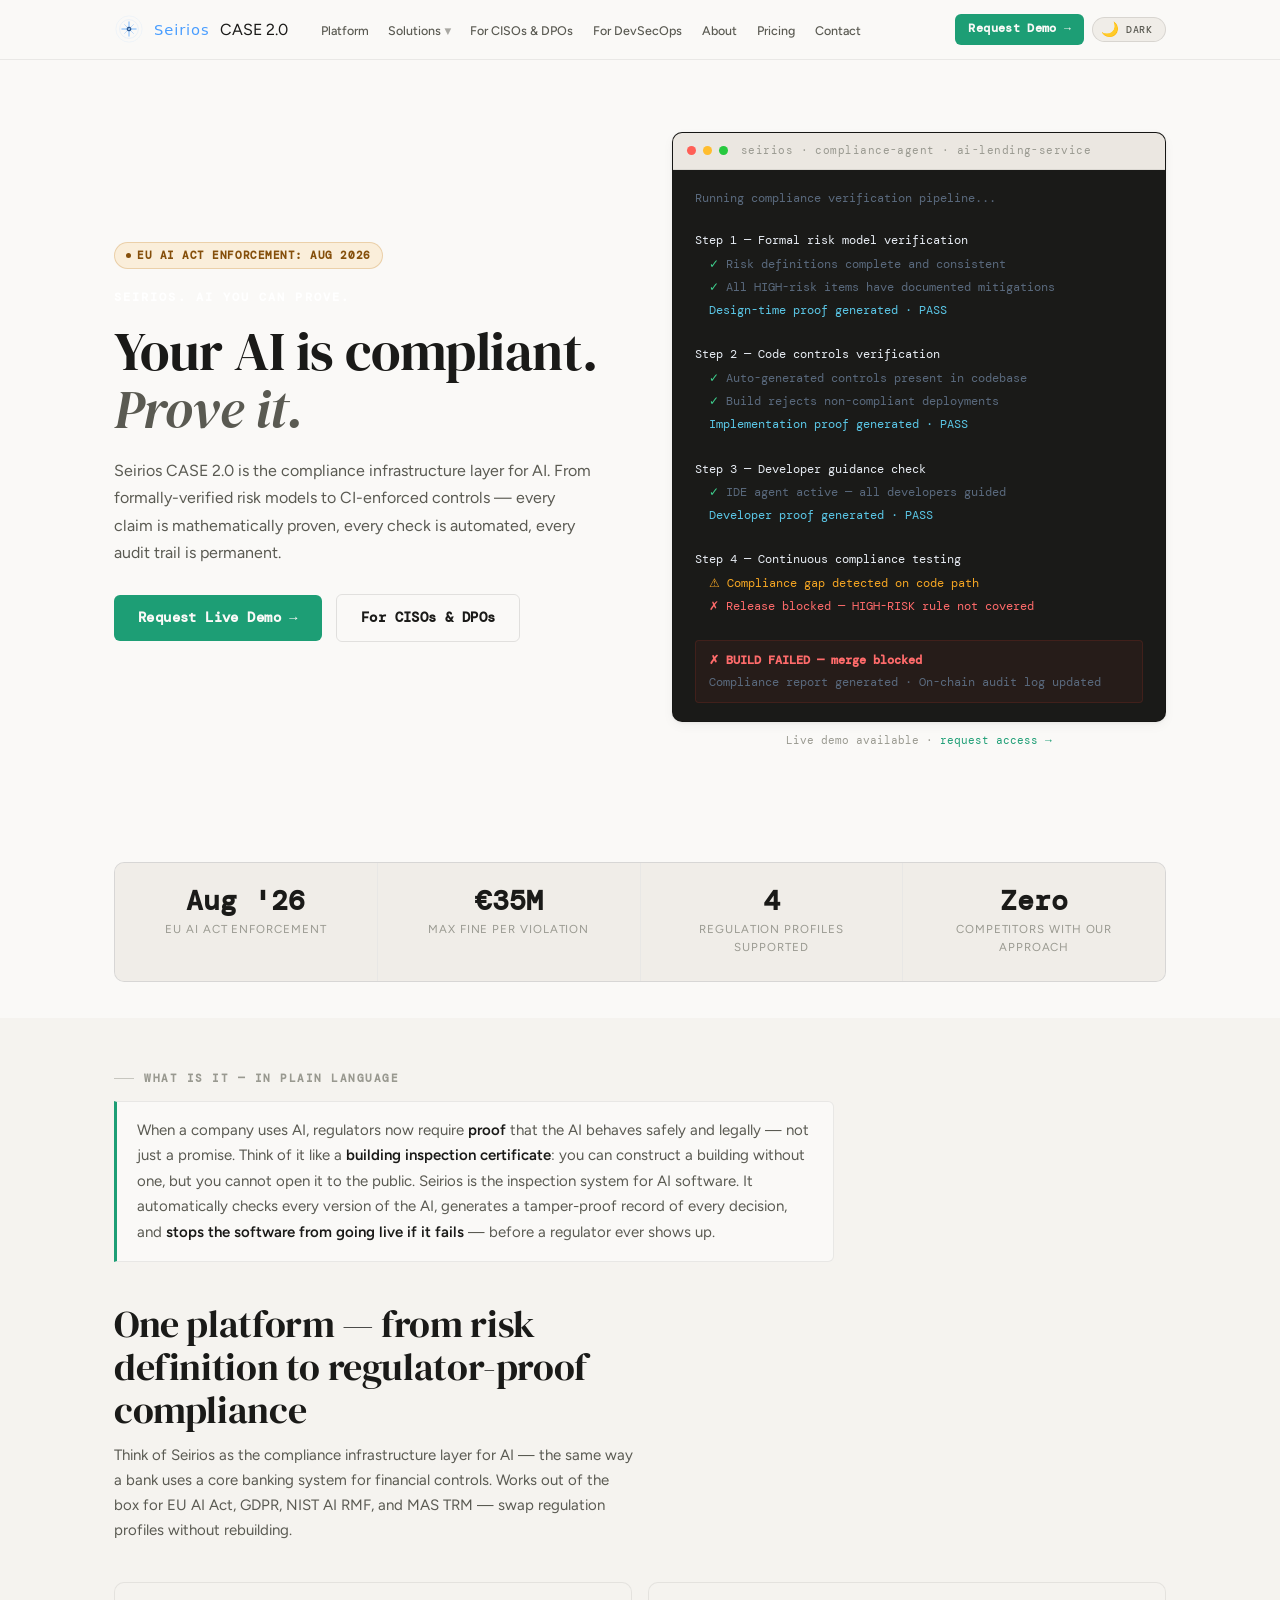
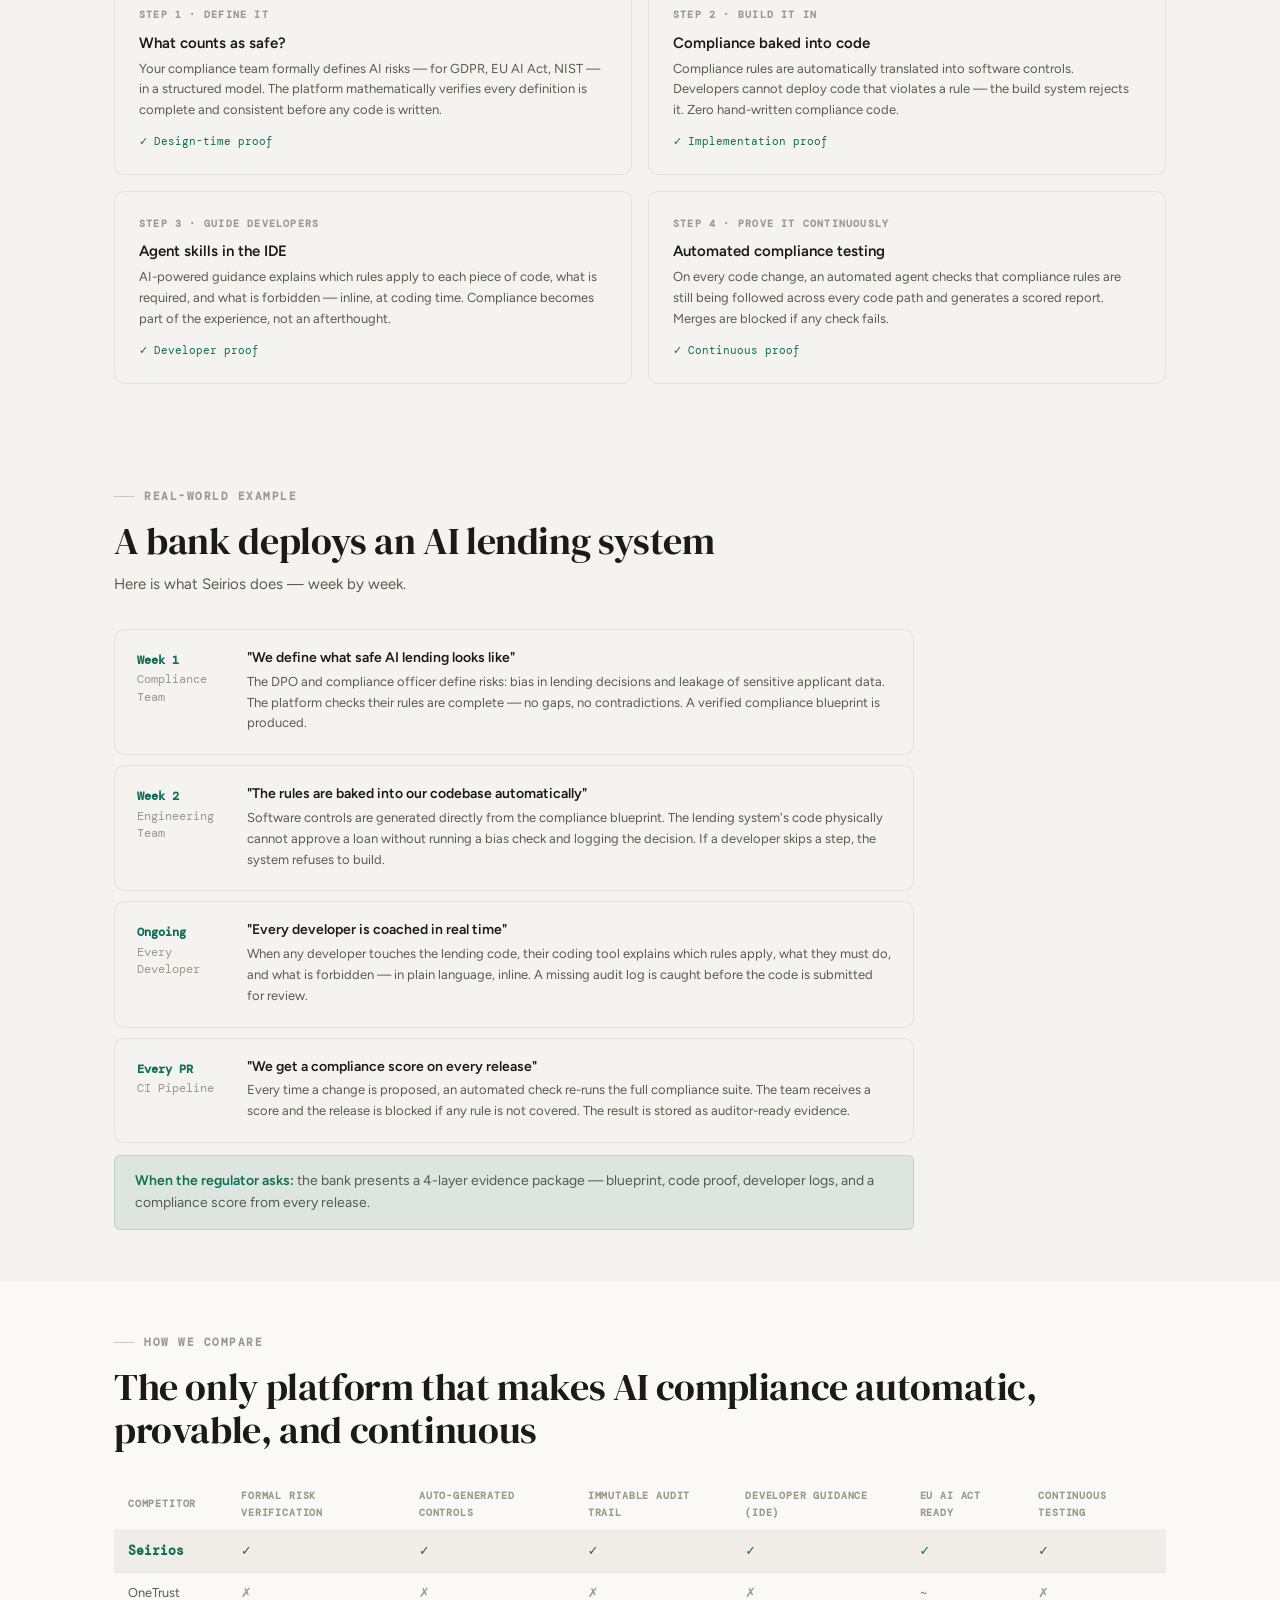
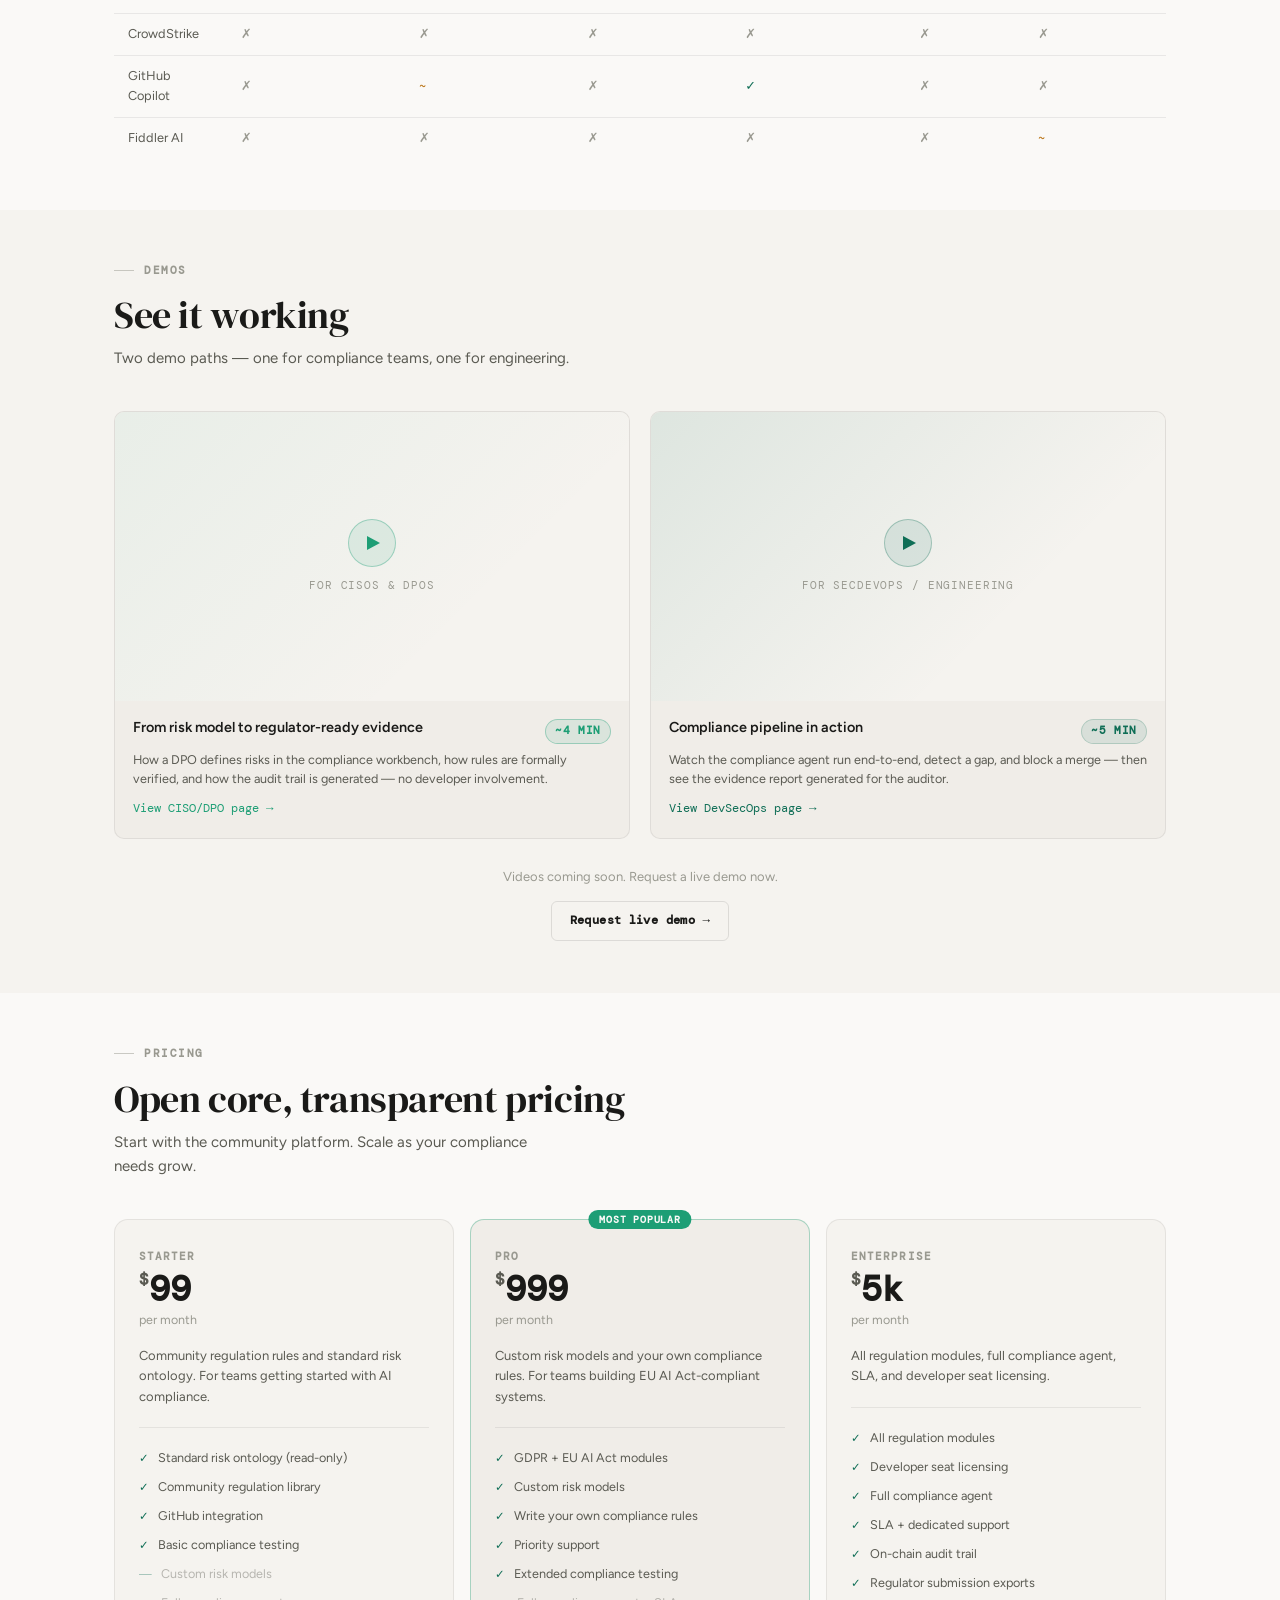
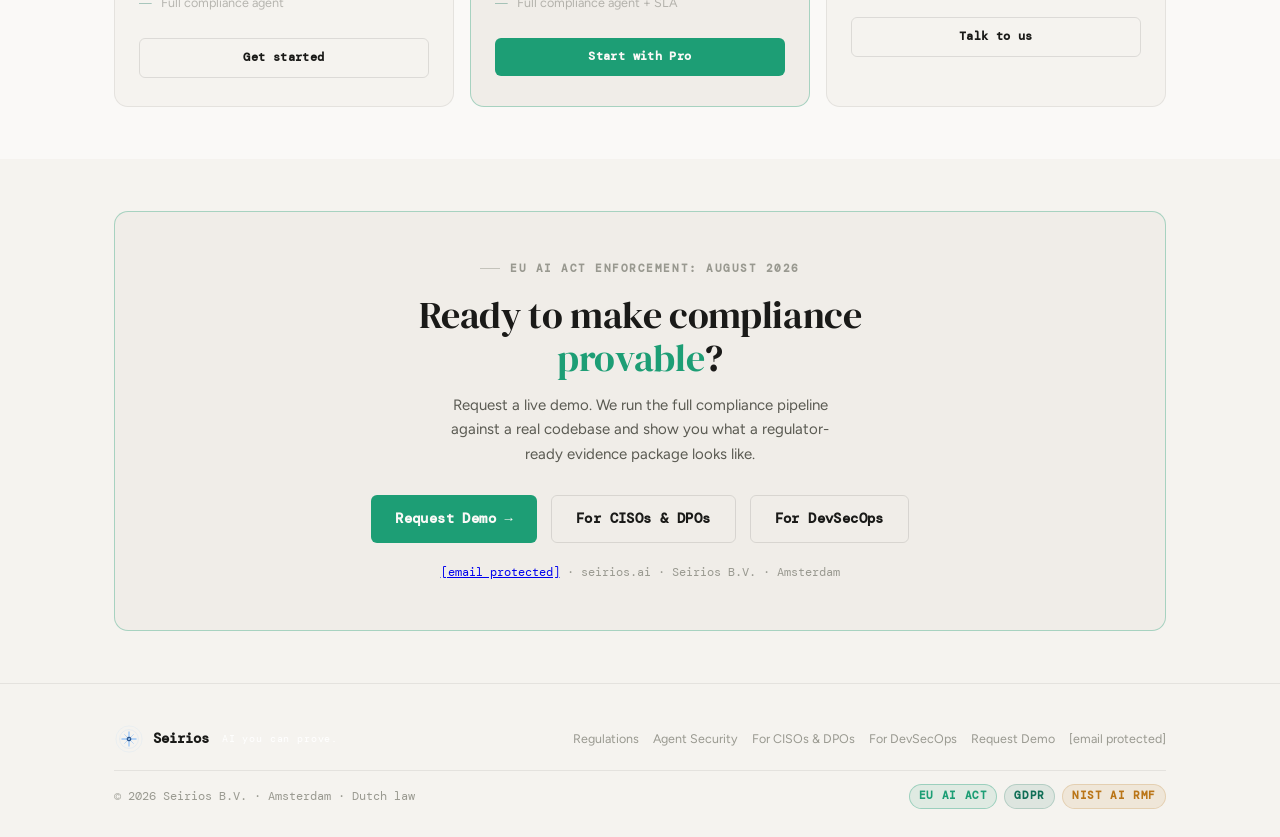
==== commit 77031e6b: "updated logo and brand font. added logo intro file for screenrecording" ====
--- a/index.html
+++ b/index.html
@@ -604,27 +604,28 @@
 }
 }
   
-    /* ── CASE 2.0 badge ── */
+            /* ── CASE 2.0 badge ── */
     .nav-product-badge {
       display: inline-flex; align-items: center;
       background: rgba(29,158,117,0.10);
       border: 0.5px solid rgba(29,158,117,0.35);
       border-radius: 4px; padding: 2px 7px;
-      font-family: 'DM Mono', monospace;
+      font-family: var(--font-mono);
       font-size: 0.58rem; font-weight: 600;
       letter-spacing: 0.09em; text-transform: uppercase;
       color: #1D9E75; margin-left: 5px; white-space: nowrap;
     }
     [data-theme="dark"] .nav-product-badge {
-      background: rgba(0,224,255,0.15);
-      border-color: rgba(0,224,255,0.25);
+      background: rgba(0,224,255,0.12);
+      border-color: rgba(0,224,255,0.30);
       color: #00e0ff;
     }
-    /* ── Seirios star mark ── */
-    .seirios-mark .star-bg { fill: #185fba; }
-    [data-theme="dark"] .seirios-mark .star-bg { fill: #1a3a6e; }
+    /* ── Seirios star mark — no background ── */
+    .nav-logo-mark { background: none !important; border-radius: 0 !important; }
     @keyframes star-pulse { 0%,100%{opacity:1} 50%{opacity:0.4} }
-    .nav-logo-text { font-family: 'DM Mono', monospace !important; font-weight: 600; font-size: 0.9rem; letter-spacing: 0.04em; }
+    /* Nav wordmark: mint green light, white dark */
+    .nav-logo-text { font-family: -apple-system, 'Segoe UI', system-ui, sans-serif !important; font-weight: 500; font-size: 0.92rem; letter-spacing: 0.06em; color: #4a9eff !important; }
+    [data-theme="dark"] .nav-logo-text { color: #4a9eff !important; }
   </style>
   <meta charset="UTF-8" />
   <link rel="preconnect" href="https://fonts.googleapis.com">
@@ -821,16 +822,21 @@
     <div class="nav-inner">
       <a href="index.html" class="nav-logo">
         <svg class="nav-logo-mark seirios-mark" width="32" height="32" viewBox="0 0 32 32" xmlns="http://www.w3.org/2000/svg" aria-label="Seirios">
-        <rect width="32" height="32" rx="6" fill="#185fba" class="star-bg"/>
-        <circle cx="16" cy="16" r="12.5" fill="none" stroke="#ffffff" stroke-width="0.5" opacity="0.25"/>
-        <line x1="16" y1="4" x2="16" y2="28" stroke="#ffffff" stroke-width="1.4" stroke-linecap="round" opacity="0.9"/>
-        <line x1="4" y1="16" x2="28" y2="16" stroke="#ffffff" stroke-width="1.4" stroke-linecap="round" opacity="0.9"/>
-        <line x1="7.5" y1="7.5" x2="24.5" y2="24.5" stroke="#ffffff" stroke-width="0.9" stroke-linecap="round" opacity="0.55"/>
-        <line x1="24.5" y1="7.5" x2="7.5" y2="24.5" stroke="#ffffff" stroke-width="0.9" stroke-linecap="round" opacity="0.55"/>
-        <circle cx="16" cy="16" r="4.5" fill="#0d3d8a" stroke="#ffffff" stroke-width="0.7" opacity="0.95"/>
-        <circle cx="16" cy="16" r="2" fill="#7ab8ff"/>
-        <circle cx="16" cy="16" r="0.85" fill="#ffffff"/>
-        <path d="M14.6 16.1 L15.6 17.5 L17.8 14.3" fill="none" stroke="#ffffff" stroke-width="0.9" stroke-linecap="round" stroke-linejoin="round"/>
+        <!-- Outer glow ring -->
+        <circle cx="16" cy="16" r="14" fill="none" stroke="#4a9eff" stroke-width="0.5" opacity="0.15"/>
+        <circle cx="16" cy="16" r="10" fill="none" stroke="#4a9eff" stroke-width="0.5" opacity="0.2"/>
+        <!-- 8-point star cross -->
+        <line x1="8.5" y1="16" x2="23.5" y2="16" stroke="#4a9eff" stroke-width="1.5" stroke-linecap="round" opacity="0.5"/>
+        <line x1="16" y1="8.5" x2="16" y2="23.5" stroke="#4a9eff" stroke-width="1.5" stroke-linecap="round" opacity="0.5"/>
+        <!-- Diagonals -->
+        <line x1="11.2" y1="11.2" x2="20.8" y2="20.8" stroke="#4a9eff" stroke-width="1.0" stroke-linecap="round" opacity="0.35"/>
+        <line x1="20.8" y1="11.2" x2="11.2" y2="20.8" stroke="#4a9eff" stroke-width="1.0" stroke-linecap="round" opacity="0.35"/>
+        <!-- Core -->
+        <circle cx="16" cy="16" r="2.5" fill="#1a3d6e" stroke="#4a9eff" stroke-width="0.25" opacity="0.9"/>
+        <circle cx="16" cy="16" r="1" fill="#8bc4ff"/>
+        <circle cx="16" cy="16" r="0.4" fill="#ffffff"/>
+        <!-- Tick -->
+        <path d="M15.2 16 L15.8 16.6 L17 15.3" fill="none" stroke="#ffffff" stroke-width="0.4" stroke-linecap="round" stroke-linejoin="round"/>
       </svg>
         <span class="nav-logo-text">Seirios</span><span class="nav-product-badge">CASE 2.0</span>
       </a>
@@ -890,7 +896,7 @@
           <div class="urgency-pill">
             <span class="urgency-dot"></span>EU AI Act enforcement: Aug 2026
           </div>
-          <p style="font-family:var(--font-mono);font-size:0.72rem;font-weight:600;letter-spacing:0.18em;text-transform:uppercase;color:var(--cyan);margin-bottom:14px;opacity:0.85;">Seirios. AI you can prove.</p>
+          <p style="font-family:var(--font-mono);font-size:0.72rem;font-weight:600;letter-spacing:0.18em;text-transform:uppercase;color:#ffffff;margin-bottom:14px;">Seirios. AI you can prove.</p>
           <h1 class="display-xl">
             Your AI is compliant.<br/><em>Prove it.</em>
           </h1>
@@ -1126,69 +1132,9 @@
   <!-- ── Pricing ── -->
   <section class="section" id="pricing">
     <div class="container">
-
-      <!-- Pilot Programme — primary entry point -->
-      <div class="section-label">How to get started</div>
-      <h2 class="display-lg" style="margin-bottom:10px;">Q2 2026 Design Partner Pilot</h2>
-      <p style="color:var(--text-secondary);max-width:520px;font-size:0.9375rem;line-height:1.65;">
-        We are running a small cohort of EU fintech teams ahead of August 2026 enforcement.
-        Hands-on, founder-led. Capped at 10 teams.
-      </p>
-
-      <!-- Pilot card -->
-      <div style="margin: 36px 0 56px; display: flex; justify-content: center;">
-        <div class="price-card featured" style="max-width: 560px; width: 100%;">
-          <div class="featured-badge">Q2 2026 · Limited to 10 teams</div>
-          <div class="price-plan">Design Partner Pilot</div>
-          <div style="display:flex; align-items:baseline; gap:6px; margin: 10px 0 4px;">
-            <div class="price-amount"><sup>€</sup>2,500</div>
-            <div class="price-period">one-time · 8 weeks</div>
-          </div>
-          <div class="price-desc" style="margin-bottom: 20px;">
-            A structured, founder-led engagement on your codebase.
-            Pilot fee is credited against your first quarter of subscription on conversion.
-          </div>
-          <ul class="price-features" style="margin-bottom: 24px;">
-            <li><span class="feature-check">✓</span> Full 4-layer platform on your own codebase</li>
-            <li><span class="feature-check">✓</span> Formally verified threat model for your AI system</li>
-            <li><span class="feature-check">✓</span> Auto-generated compliance guards + CI integration</li>
-            <li><span class="feature-check">✓</span> 3-tier test pipeline — presence, path coverage, bypass detection</li>
-            <li><span class="feature-check">✓</span> Regulator-ready 4-layer evidence package</li>
-            <li><span class="feature-check">✓</span> On-chain immutable audit trail</li>
-            <li><span class="feature-check">✓</span> Direct access to the founding team throughout</li>
-          </ul>
-
-          <!-- Week-by-week timeline -->
-          <div style="background:var(--bg-deep);border-radius:10px;padding:18px 20px;margin-bottom:24px;border:0.5px solid var(--border-dim);">
-            <div style="font-family:var(--font-mono);font-size:0.67rem;text-transform:uppercase;letter-spacing:0.1em;color:var(--text-muted);margin-bottom:14px;">8-week programme</div>
-            <div style="display:grid;grid-template-columns:auto 1fr;gap:8px 16px;font-size:0.8125rem;line-height:1.5;">
-              <span style="font-family:var(--font-mono);color:var(--cyan);white-space:nowrap;">Wk 1–2</span>
-              <span style="color:var(--text-secondary);">Threat model &amp; OCL invariants — formally verified against your AI system scope</span>
-              <span style="font-family:var(--font-mono);color:var(--cyan);white-space:nowrap;">Wk 3–4</span>
-              <span style="color:var(--text-secondary);">Code generation &amp; IDE integration — compliance guards live in your environment</span>
-              <span style="font-family:var(--font-mono);color:var(--cyan);white-space:nowrap;">Wk 5–6</span>
-              <span style="color:var(--text-secondary);">CI pipeline — 3-tier compliance gate running on your real codebase</span>
-              <span style="font-family:var(--font-mono);color:var(--cyan);white-space:nowrap;">Wk 7–8</span>
-              <span style="color:var(--text-secondary);">Evidence package — 4-layer regulator-ready proof, board-presentable</span>
-            </div>
-          </div>
-
-          <a href="mailto:contact@seirios.ai?subject=Pilot%20Programme%20%E2%80%94%20Q2%202026" class="btn btn-primary" style="width:100%;justify-content:center;font-size:0.9375rem;">
-            Request a pilot spot →
-          </a>
-          <p style="text-align:center;margin-top:12px;font-size:0.72rem;color:var(--text-muted);font-family:var(--font-mono);">
-            Spots fill on a first-come basis. August 2026 enforcement means Q2 is the last viable window.
-          </p>
-        </div>
-      </div>
-
-      <!-- Divider + subscription tiers -->
-      <div style="display:flex;align-items:center;gap:16px;margin-bottom:36px;">
-        <div style="flex:1;height:0.5px;background:var(--border-dim);"></div>
-        <span style="font-family:var(--font-mono);font-size:0.67rem;text-transform:uppercase;letter-spacing:0.1em;color:var(--text-muted);white-space:nowrap;">Post-pilot subscription tiers</span>
-        <div style="flex:1;height:0.5px;background:var(--border-dim);"></div>
-      </div>
-
+      <div class="section-label">Pricing</div>
+      <h2 class="display-lg" style="margin-bottom:10px;">Open core, transparent pricing</h2>
+      <p style="color:var(--text-secondary);max-width:440px;font-size:0.9375rem;line-height:1.65;">Start with the community platform. Scale as your compliance needs grow.</p>
       <div class="pricing-grid">
         <div class="price-card">
           <div class="price-plan">Starter</div>
@@ -1203,9 +1149,10 @@
             <li style="opacity:0.4"><span class="feature-check">—</span> Custom risk models</li>
             <li style="opacity:0.4"><span class="feature-check">—</span> Full compliance agent</li>
           </ul>
-          <a href="mailto:contact@seirios.ai" class="btn btn-outline" style="width:100%;justify-content:center;">Get started</a>
-        </div>
-        <div class="price-card">
+          <a href="/cdn-cgi/l/email-protection#6f0c00011b0e0c1b2f1b071d0a0e0b030a0b080a1d410600" class="btn btn-outline" style="width:100%;justify-content:center;">Get started</a>
+        </div>
+        <div class="price-card featured">
+          <div class="featured-badge">Most Popular</div>
           <div class="price-plan">Pro</div>
           <div class="price-amount"><sup>$</sup>999</div>
           <div class="price-period">per month</div>
@@ -1218,7 +1165,7 @@
             <li><span class="feature-check">✓</span> Extended compliance testing</li>
             <li style="opacity:0.4"><span class="feature-check">—</span> Full compliance agent + SLA</li>
           </ul>
-          <a href="mailto:contact@seirios.ai" class="btn btn-outline" style="width:100%;justify-content:center;">Contact us</a>
+          <a href="/cdn-cgi/l/email-protection#791a16170d181a0d390d110b1c181d151c1d1e1c0b571016" class="btn btn-primary" style="width:100%;justify-content:center;">Start with Pro</a>
         </div>
         <div class="price-card">
           <div class="price-plan">Enterprise</div>
@@ -1233,10 +1180,9 @@
             <li><span class="feature-check">✓</span> On-chain audit trail</li>
             <li><span class="feature-check">✓</span> Regulator submission exports</li>
           </ul>
-          <a href="mailto:contact@seirios.ai" class="btn btn-outline" style="width:100%;justify-content:center;">Talk to us</a>
+          <a href="/cdn-cgi/l/email-protection#85e6eaebf1e4e6f1c5f1edf7e0e4e1e9e0e1e2e0f7abecea" class="btn btn-outline" style="width:100%;justify-content:center;">Talk to us</a>
         </div>
       </div>
-
     </div>
   </section>
 
@@ -1269,19 +1215,24 @@
       <div style="display:flex; flex-wrap:wrap; gap:16px; justify-content:space-between; align-items:center; margin-bottom:16px;">
         <div style="display:flex; align-items:center; gap:9px; flex-shrink:0;">
           <svg class="nav-logo-mark seirios-mark" width="28" height="28" viewBox="0 0 32 32" xmlns="http://www.w3.org/2000/svg" aria-label="Seirios">
-        <rect width="28" height="28" rx="6" fill="#185fba" class="star-bg"/>
-        <circle cx="16" cy="16" r="12.5" fill="none" stroke="#ffffff" stroke-width="0.5" opacity="0.25"/>
-        <line x1="16" y1="4" x2="16" y2="28" stroke="#ffffff" stroke-width="1.4" stroke-linecap="round" opacity="0.9"/>
-        <line x1="4" y1="16" x2="28" y2="16" stroke="#ffffff" stroke-width="1.4" stroke-linecap="round" opacity="0.9"/>
-        <line x1="7.5" y1="7.5" x2="24.5" y2="24.5" stroke="#ffffff" stroke-width="0.9" stroke-linecap="round" opacity="0.55"/>
-        <line x1="24.5" y1="7.5" x2="7.5" y2="24.5" stroke="#ffffff" stroke-width="0.9" stroke-linecap="round" opacity="0.55"/>
-        <circle cx="16" cy="16" r="4.5" fill="#0d3d8a" stroke="#ffffff" stroke-width="0.7" opacity="0.95"/>
-        <circle cx="16" cy="16" r="2" fill="#7ab8ff"/>
-        <circle cx="16" cy="16" r="0.85" fill="#ffffff"/>
-        <path d="M14.6 16.1 L15.6 17.5 L17.8 14.3" fill="none" stroke="#ffffff" stroke-width="0.9" stroke-linecap="round" stroke-linejoin="round"/>
+        <!-- Outer glow ring -->
+        <circle cx="16" cy="16" r="14" fill="none" stroke="#4a9eff" stroke-width="0.5" opacity="0.15"/>
+        <circle cx="16" cy="16" r="10" fill="none" stroke="#4a9eff" stroke-width="0.5" opacity="0.2"/>
+        <!-- 8-point star cross -->
+        <line x1="8.5" y1="16" x2="23.5" y2="16" stroke="#4a9eff" stroke-width="1.5" stroke-linecap="round" opacity="0.5"/>
+        <line x1="16" y1="8.5" x2="16" y2="23.5" stroke="#4a9eff" stroke-width="1.5" stroke-linecap="round" opacity="0.5"/>
+        <!-- Diagonals -->
+        <line x1="11.2" y1="11.2" x2="20.8" y2="20.8" stroke="#4a9eff" stroke-width="1.0" stroke-linecap="round" opacity="0.35"/>
+        <line x1="20.8" y1="11.2" x2="11.2" y2="20.8" stroke="#4a9eff" stroke-width="1.0" stroke-linecap="round" opacity="0.35"/>
+        <!-- Core -->
+        <circle cx="16" cy="16" r="2.5" fill="#1a3d6e" stroke="#4a9eff" stroke-width="0.25" opacity="0.9"/>
+        <circle cx="16" cy="16" r="1" fill="#8bc4ff"/>
+        <circle cx="16" cy="16" r="0.4" fill="#ffffff"/>
+        <!-- Tick -->
+        <path d="M15.2 16 L15.8 16.6 L17 15.3" fill="none" stroke="#ffffff" stroke-width="0.4" stroke-linecap="round" stroke-linejoin="round"/>
       </svg>
           <span style="font-family:var(--font-mono); font-weight:600; font-size:0.9rem;">Seirios</span>
-          <span style="font-family:var(--font-mono); font-size:0.65rem; color:var(--text-muted); letter-spacing:0.08em; margin-left:4px;">AI you can prove.</span>
+          <span style="font-family:var(--font-mono); font-size:0.65rem; color:#ffffff; letter-spacing:0.08em; margin-left:4px;">AI you can prove.</span>
         </div>
         <div style="display:flex; gap:14px; flex-wrap:wrap; align-items:center;">
           <a href="pages/regulations.html" style="color:var(--text-muted); text-decoration:none; font-size:0.78rem; white-space:nowrap;">Regulations</a>
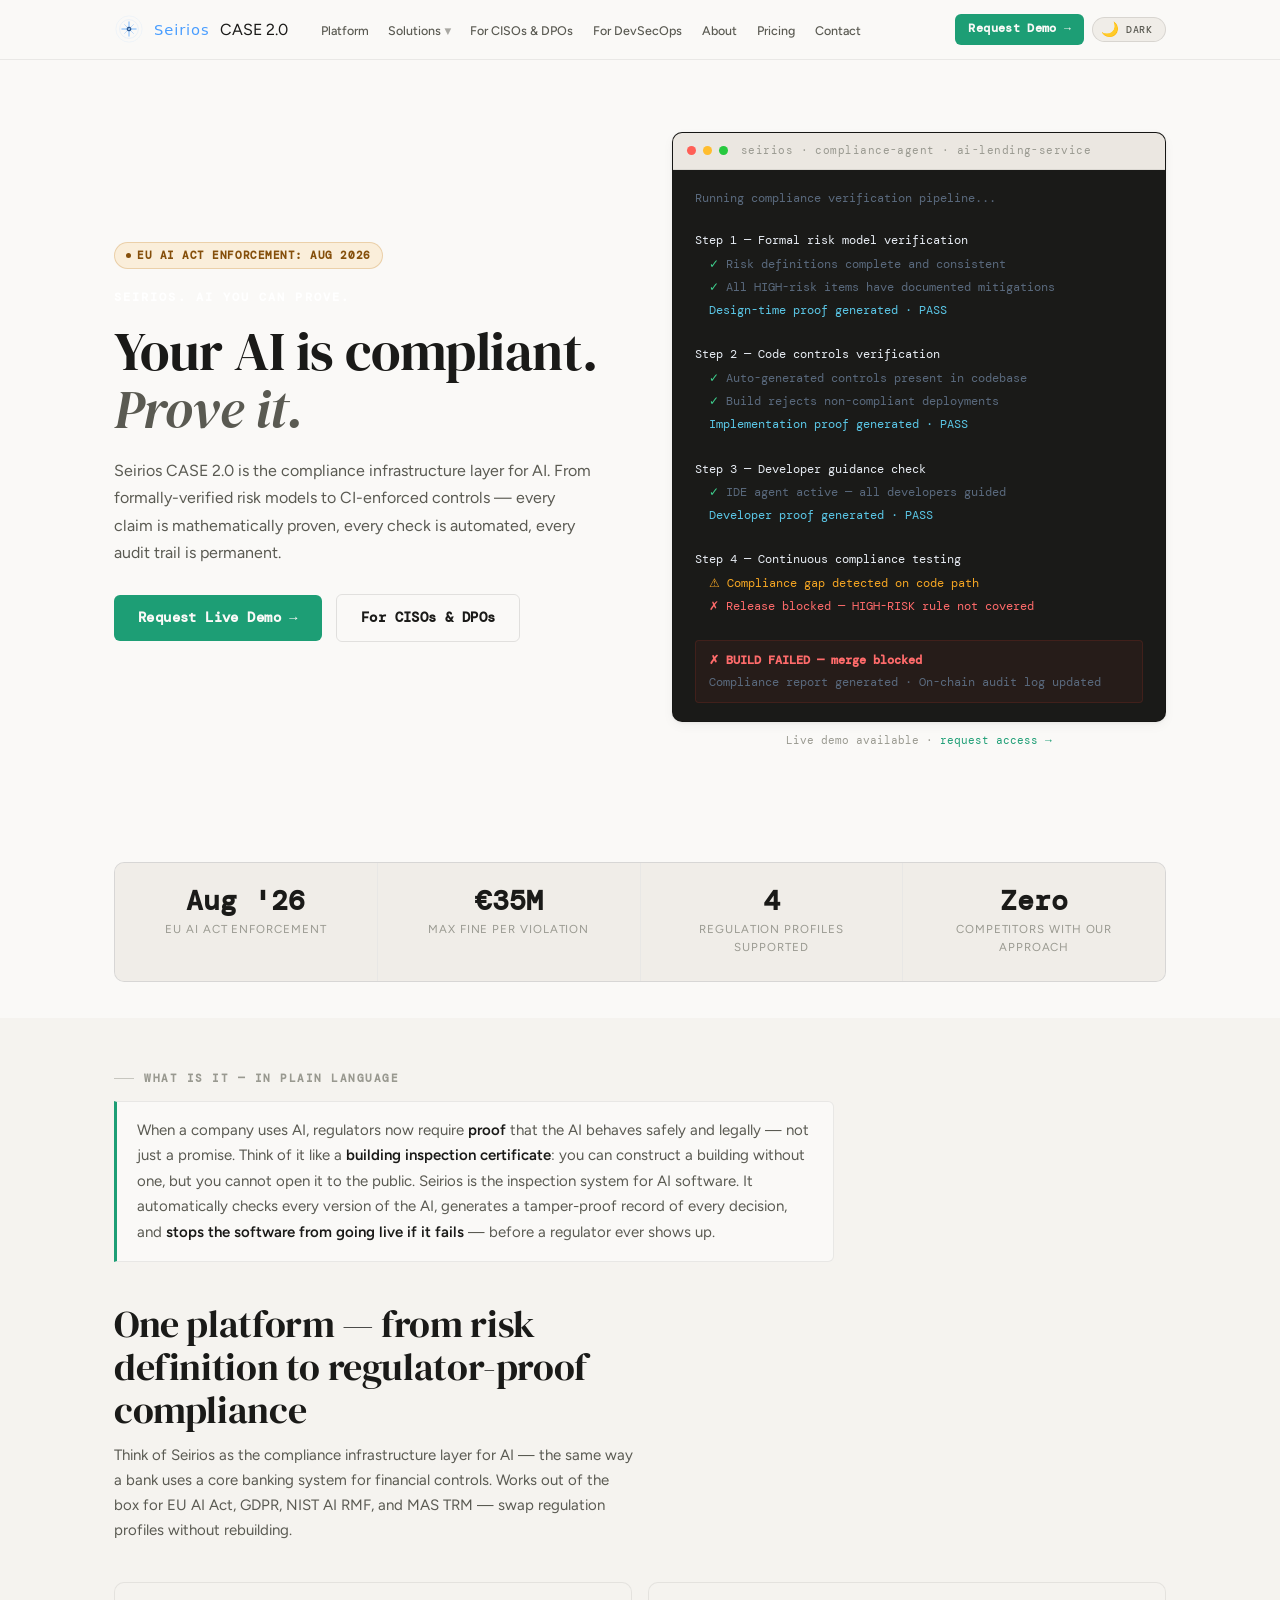
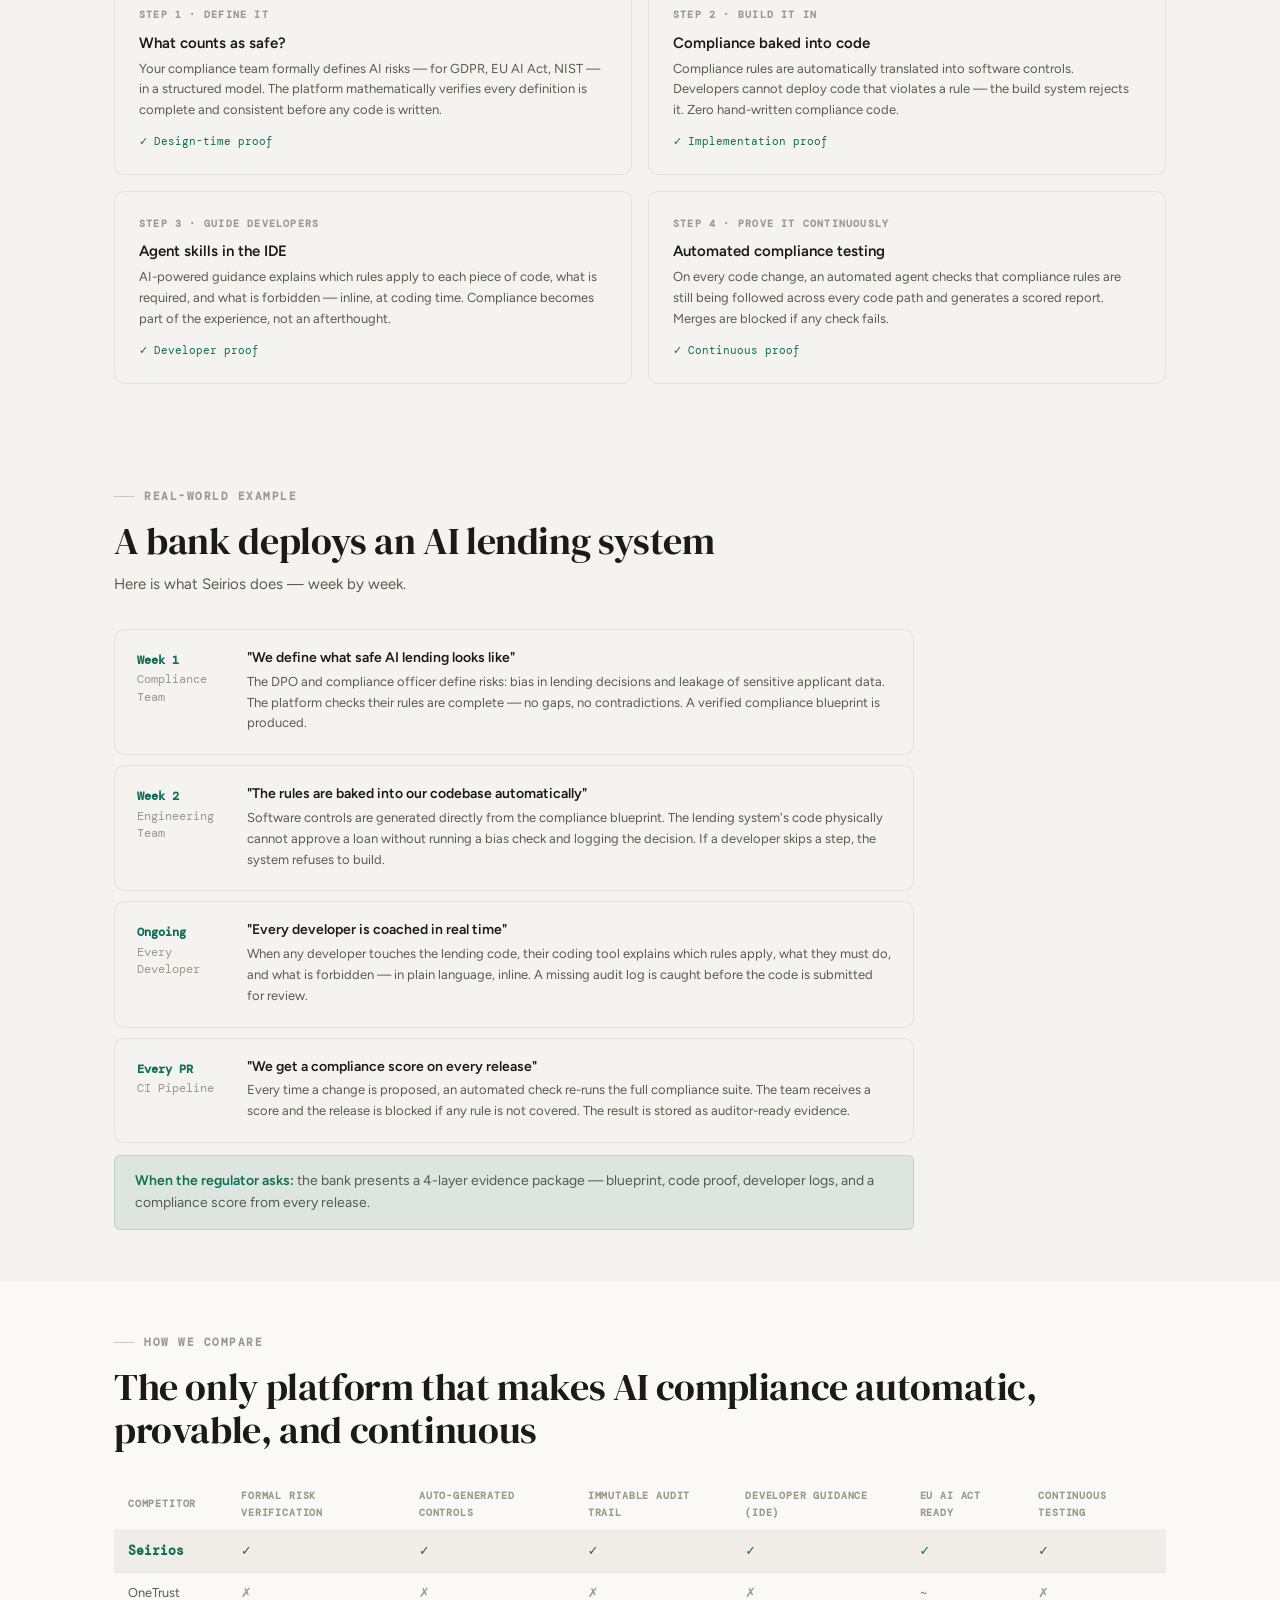
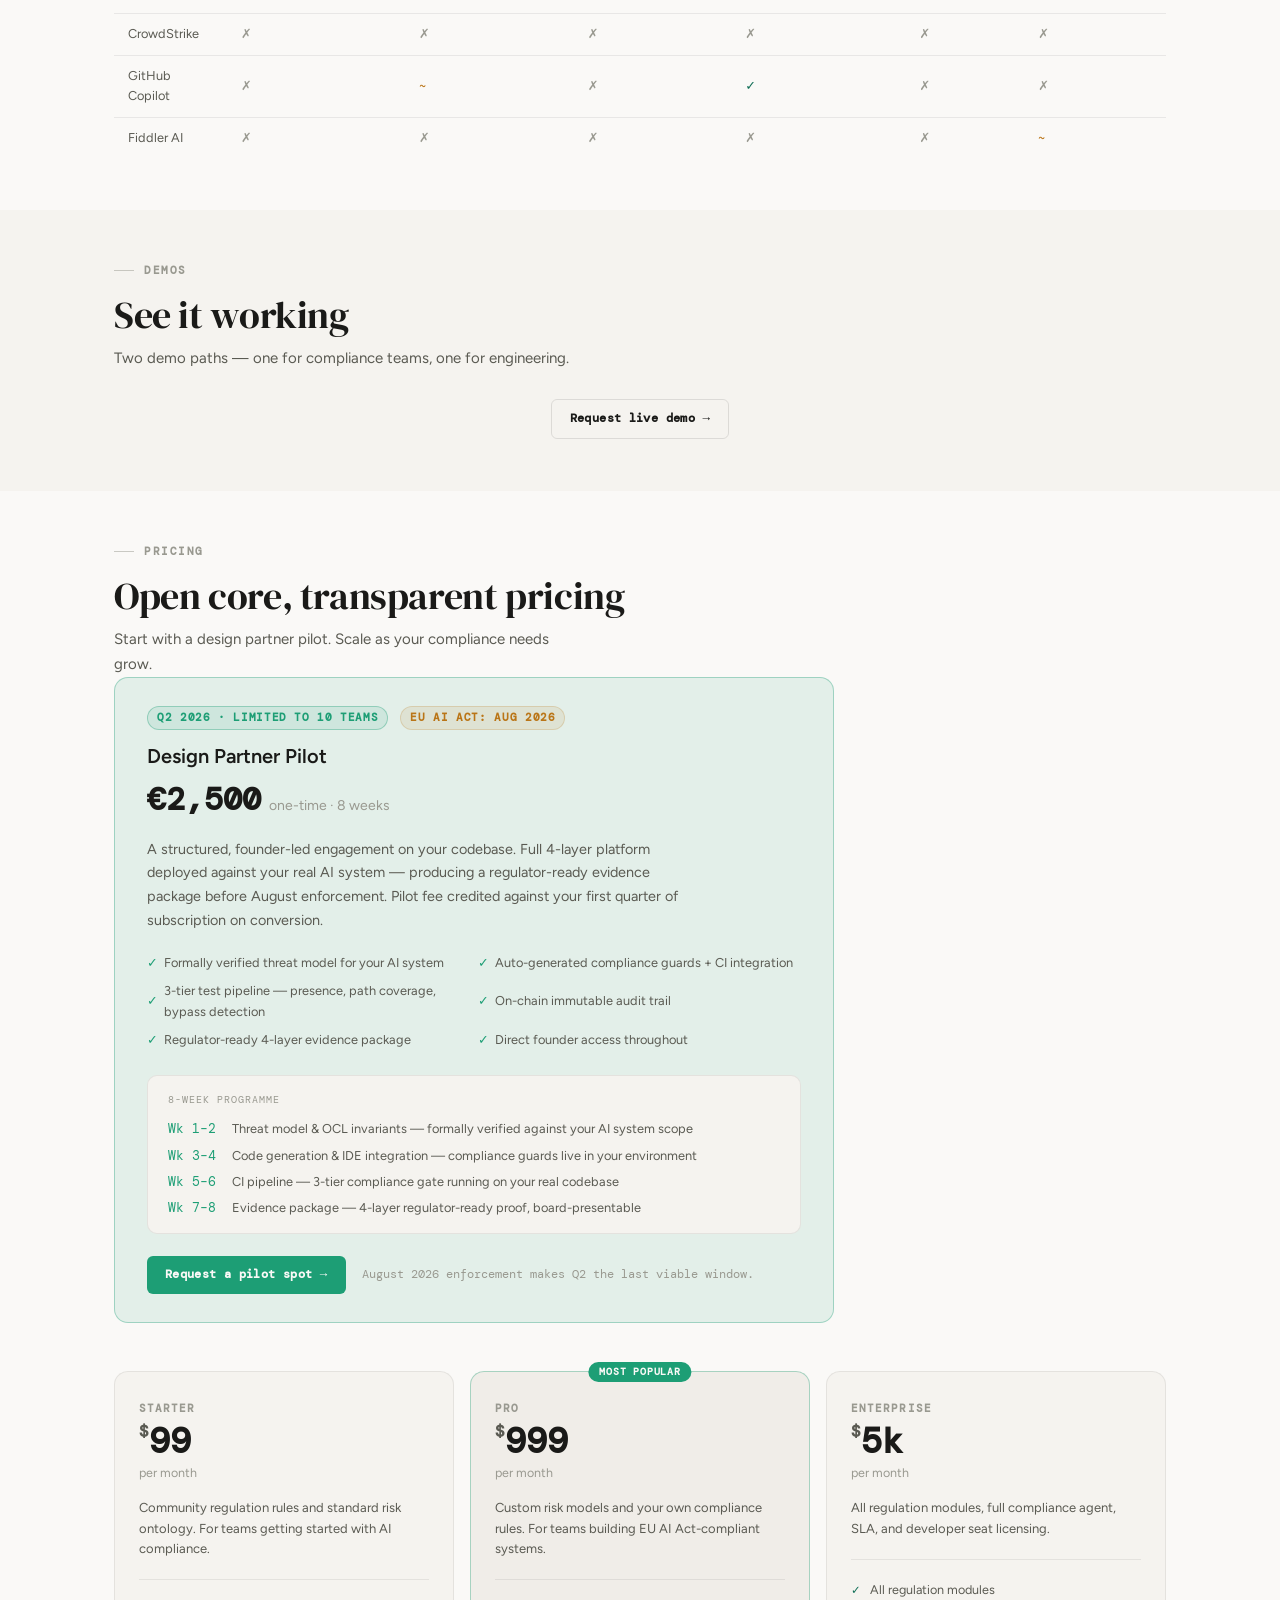
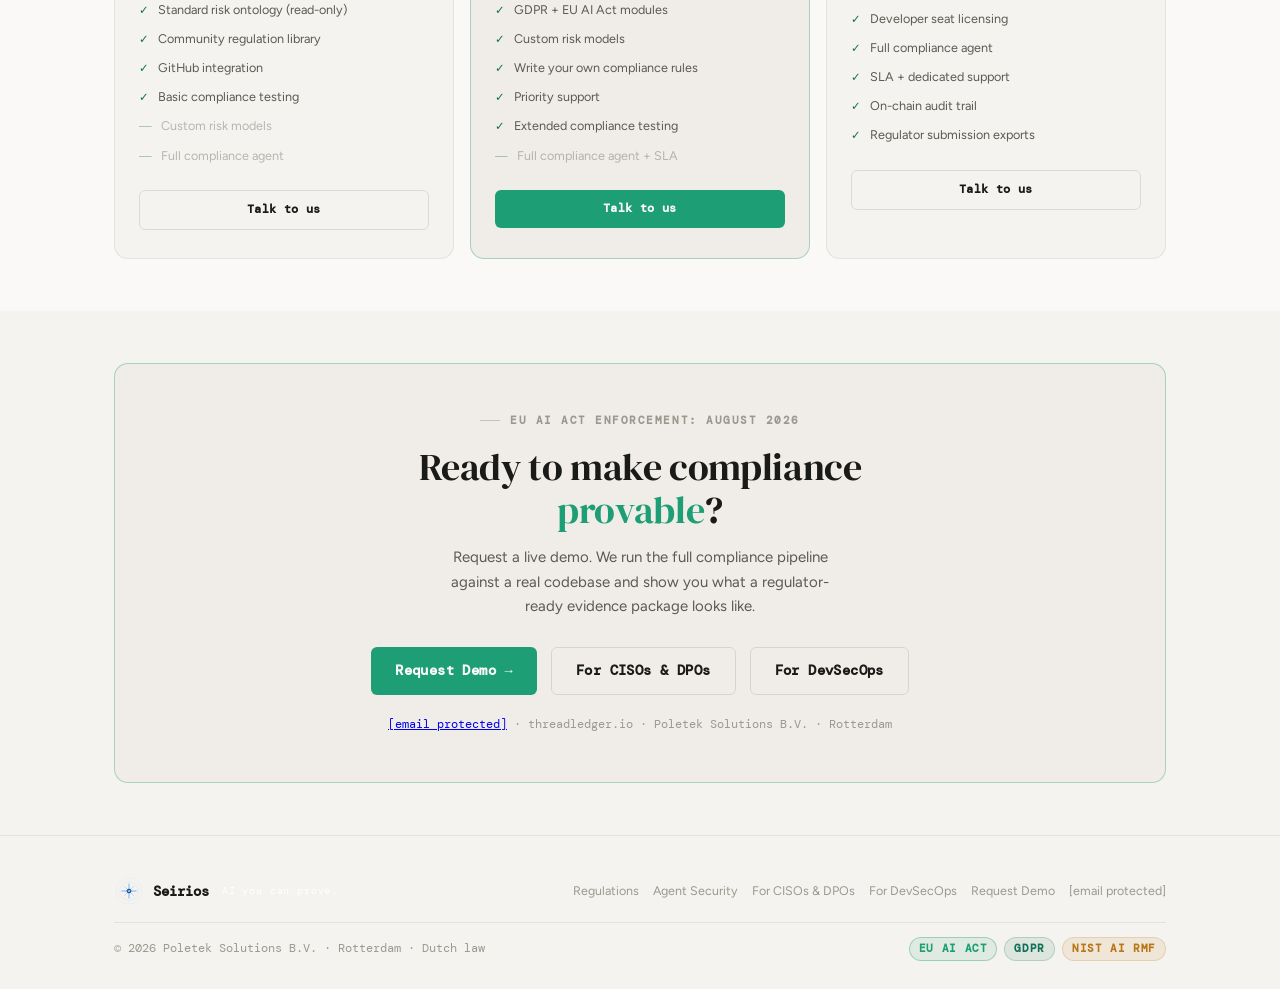
==== commit fcfb9f82: "replace buttons under pricing to 'talk to us'" ====
--- a/index.html
+++ b/index.html
@@ -854,7 +854,7 @@
         <li><a href="for-devops.html">For DevSecOps</a></li>
         <li><a href="pages/about.html">About</a></li>
         <li><a href="index.html#pricing">Pricing</a></li>
-        <li><a href="/cdn-cgi/l/email-protection#8eede1e0faefedfacefae6fcebefeae2ebeae9ebfca0e7e1">Contact</a></li>
+        <li><a href="mailto:contact@threadledger.io">Contact</a></li>
       </ul>
       <div class="nav-right">
         <a href="pages/request-demo.html" class="btn btn-primary btn-sm">Request Demo →</a>
@@ -874,7 +874,7 @@
     <a href="for-devops.html">For DevSecOps</a>
     <a href="pages/about.html">About</a>
     <a href="index.html#pricing">Pricing</a>
-    <a href="/cdn-cgi/l/email-protection#a4c7cbcad0c5c7d0e4d0ccd6c1c5c0c8c1c0c3c1d68acdcb">Contact</a>
+    <a href="mailto:contact@threadledger.io">Contact</a>
     <div class="nav-mobile-divider"></div>
     <a href="pages/request-demo.html" style="color:var(--cyan);font-weight:600;">Request Demo →</a>
     <div class="nav-mobile-divider"></div>
@@ -1086,6 +1086,8 @@
       <div class="section-label">Demos</div>
       <h2 class="display-lg" style="margin-bottom:10px;">See it working</h2>
       <p style="color:var(--text-secondary); max-width:480px; font-size:0.9375rem; line-height:1.65;">Two demo paths — one for compliance teams, one for engineering.</p>
+
+      <!-- VIDEO CARDS — commented out for v1 launch; re-enable when demo videos are ready
       <div class="video-grid">
         <div class="video-card">
           <div class="video-thumb">
@@ -1122,8 +1124,9 @@
           </div>
         </div>
       </div>
+      END VIDEO CARDS -->
+
       <div style="text-align:center;margin-top:28px;">
-        <p style="color:var(--text-muted);font-size:0.8125rem;margin-bottom:14px;">Videos coming soon. Request a live demo now.</p>
         <a href="#request-demo" class="btn btn-outline">Request live demo →</a>
       </div>
     </div>
@@ -1134,7 +1137,50 @@
     <div class="container">
       <div class="section-label">Pricing</div>
       <h2 class="display-lg" style="margin-bottom:10px;">Open core, transparent pricing</h2>
-      <p style="color:var(--text-secondary);max-width:440px;font-size:0.9375rem;line-height:1.65;">Start with the community platform. Scale as your compliance needs grow.</p>
+      <p style="color:var(--text-secondary);max-width:440px;font-size:0.9375rem;line-height:1.65;">Start with a design partner pilot. Scale as your compliance needs grow.</p>
+
+      <!-- PILOT CARD — design partner pricing -->
+      <div style="margin-bottom:48px; padding:28px 32px; background:var(--cyan-dim); border:1px solid var(--border-accent); border-radius:var(--radius-xl); max-width:720px;">
+        <div style="display:flex;align-items:center;gap:12px;margin-bottom:14px;">
+          <span class="badge badge-cyan">Q2 2026 · Limited to 10 teams</span>
+          <span class="badge badge-amber">EU AI Act: Aug 2026</span>
+        </div>
+        <h3 style="font-size:1.25rem;margin-bottom:6px;">Design Partner Pilot</h3>
+        <div style="display:flex;align-items:baseline;gap:8px;margin-bottom:12px;">
+          <span style="font-family:var(--font-mono);font-size:2rem;font-weight:600;color:var(--text-primary);">€2,500</span>
+          <span style="font-size:0.875rem;color:var(--text-muted);">one-time · 8 weeks</span>
+        </div>
+        <p style="color:var(--text-secondary);font-size:0.9rem;line-height:1.65;max-width:560px;margin-bottom:20px;">
+          A structured, founder-led engagement on your codebase. Full 4-layer platform deployed against your real AI system — producing a regulator-ready evidence package before August enforcement. Pilot fee credited against your first quarter of subscription on conversion.
+        </p>
+        <ul style="list-style:none;display:grid;grid-template-columns:repeat(auto-fill,minmax(260px,1fr));gap:8px;margin-bottom:24px;">
+          <li style="font-size:0.8rem;color:var(--text-secondary);display:flex;align-items:center;gap:6px;"><span style="color:var(--cyan);">✓</span> Formally verified threat model for your AI system</li>
+          <li style="font-size:0.8rem;color:var(--text-secondary);display:flex;align-items:center;gap:6px;"><span style="color:var(--cyan);">✓</span> Auto-generated compliance guards + CI integration</li>
+          <li style="font-size:0.8rem;color:var(--text-secondary);display:flex;align-items:center;gap:6px;"><span style="color:var(--cyan);">✓</span> 3-tier test pipeline — presence, path coverage, bypass detection</li>
+          <li style="font-size:0.8rem;color:var(--text-secondary);display:flex;align-items:center;gap:6px;"><span style="color:var(--cyan);">✓</span> On-chain immutable audit trail</li>
+          <li style="font-size:0.8rem;color:var(--text-secondary);display:flex;align-items:center;gap:6px;"><span style="color:var(--cyan);">✓</span> Regulator-ready 4-layer evidence package</li>
+          <li style="font-size:0.8rem;color:var(--text-secondary);display:flex;align-items:center;gap:6px;"><span style="color:var(--cyan);">✓</span> Direct founder access throughout</li>
+        </ul>
+        <!-- 8-week timeline -->
+        <div style="background:var(--bg-deep);border-radius:10px;padding:16px 20px;margin-bottom:22px;border:0.5px solid var(--border-dim);">
+          <div style="font-family:var(--font-mono);font-size:0.62rem;text-transform:uppercase;letter-spacing:0.1em;color:var(--text-muted);margin-bottom:12px;">8-week programme</div>
+          <div style="display:grid;grid-template-columns:auto 1fr;gap:7px 16px;font-size:0.8rem;line-height:1.5;">
+            <span style="font-family:var(--font-mono);color:var(--cyan);white-space:nowrap;">Wk 1–2</span>
+            <span style="color:var(--text-secondary);">Threat model &amp; OCL invariants — formally verified against your AI system scope</span>
+            <span style="font-family:var(--font-mono);color:var(--cyan);white-space:nowrap;">Wk 3–4</span>
+            <span style="color:var(--text-secondary);">Code generation &amp; IDE integration — compliance guards live in your environment</span>
+            <span style="font-family:var(--font-mono);color:var(--cyan);white-space:nowrap;">Wk 5–6</span>
+            <span style="color:var(--text-secondary);">CI pipeline — 3-tier compliance gate running on your real codebase</span>
+            <span style="font-family:var(--font-mono);color:var(--cyan);white-space:nowrap;">Wk 7–8</span>
+            <span style="color:var(--text-secondary);">Evidence package — 4-layer regulator-ready proof, board-presentable</span>
+          </div>
+        </div>
+        <div style="display:flex;align-items:center;gap:16px;flex-wrap:wrap;">
+          <a href="pages/request-demo.html" class="btn btn-primary">Request a pilot spot →</a>
+          <span style="font-size:0.72rem;color:var(--text-muted);font-family:var(--font-mono);">August 2026 enforcement makes Q2 the last viable window.</span>
+        </div>
+      </div>
+      <!-- END PILOT CARD -->
       <div class="pricing-grid">
         <div class="price-card">
           <div class="price-plan">Starter</div>
@@ -1149,7 +1195,7 @@
             <li style="opacity:0.4"><span class="feature-check">—</span> Custom risk models</li>
             <li style="opacity:0.4"><span class="feature-check">—</span> Full compliance agent</li>
           </ul>
-          <a href="/cdn-cgi/l/email-protection#6f0c00011b0e0c1b2f1b071d0a0e0b030a0b080a1d410600" class="btn btn-outline" style="width:100%;justify-content:center;">Get started</a>
+          <a href="mailto:contact@threadledger.io" class="btn btn-outline" style="width:100%;justify-content:center;">Talk to us</a>
         </div>
         <div class="price-card featured">
           <div class="featured-badge">Most Popular</div>
@@ -1165,7 +1211,7 @@
             <li><span class="feature-check">✓</span> Extended compliance testing</li>
             <li style="opacity:0.4"><span class="feature-check">—</span> Full compliance agent + SLA</li>
           </ul>
-          <a href="/cdn-cgi/l/email-protection#791a16170d181a0d390d110b1c181d151c1d1e1c0b571016" class="btn btn-primary" style="width:100%;justify-content:center;">Start with Pro</a>
+          <a href="mailto:contact@threadledger.io" class="btn btn-primary" style="width:100%;justify-content:center;">Talk to us</a>
         </div>
         <div class="price-card">
           <div class="price-plan">Enterprise</div>
@@ -1180,7 +1226,7 @@
             <li><span class="feature-check">✓</span> On-chain audit trail</li>
             <li><span class="feature-check">✓</span> Regulator submission exports</li>
           </ul>
-          <a href="/cdn-cgi/l/email-protection#85e6eaebf1e4e6f1c5f1edf7e0e4e1e9e0e1e2e0f7abecea" class="btn btn-outline" style="width:100%;justify-content:center;">Talk to us</a>
+          <a href="mailto:contact@threadledger.io" class="btn btn-outline" style="width:100%;justify-content:center;">Talk to us</a>
         </div>
       </div>
     </div>
@@ -1198,12 +1244,12 @@
           Request a live demo. We run the full compliance pipeline against a real codebase and show you what a regulator-ready evidence package looks like.
         </p>
         <div style="display:flex;gap:14px;justify-content:center;flex-wrap:wrap;">
-          <a href="/cdn-cgi/l/email-protection#a2c1cdccd6c3c1d6e2d6cad0c7c3c6cec7c6c5c7d08ccbcd" class="btn btn-primary btn-lg">Request Demo →</a>
+          <a href="mailto:contact@threadledger.io" class="btn btn-primary btn-lg">Request Demo →</a>
           <a href="for-ciso.html" class="btn btn-outline btn-lg">For CISOs &amp; DPOs</a>
           <a href="for-devops.html" class="btn btn-outline btn-lg">For DevSecOps</a>
         </div>
         <p style="margin-top:20px;font-size:0.75rem;color:var(--text-muted);font-family:var(--font-mono);">
-          <a href="/cdn-cgi/l/email-protection#a1c2cecfd5c0c2d5e1d5c9d3c4c0c5cdc4c5c6c4d38fc8ce"><span class="__cf_email__" data-cfemail="3d5e5253495c5e497d49554f585c595158595a584f135452">[email&#160;protected]</span></a> · seirios.ai · Seirios B.V. · Amsterdam
+          <a href="mailto:contact@threadledger.io"><span class="__cf_email__" data-cfemail="3d5e5253495c5e497d49554f585c595158595a584f135452">[email&#160;protected]</span></a> · threadledger.io · Poletek Solutions B.V. · Rotterdam
         </p>
       </div>
     </div>
@@ -1240,12 +1286,12 @@
           <a href="for-ciso.html" style="color:var(--text-muted); text-decoration:none; font-size:0.78rem; white-space:nowrap;">For CISOs &amp; DPOs</a>
           <a href="for-devops.html" style="color:var(--text-muted); text-decoration:none; font-size:0.78rem; white-space:nowrap;">For DevSecOps</a>
           <a href="pages/request-demo.html" style="color:var(--text-muted); text-decoration:none; font-size:0.78rem; white-space:nowrap;">Request Demo</a>
-          <a href="/cdn-cgi/l/email-protection#6d0e0203190c0e192d19051f080c090108090a081f430402" style="color:var(--text-muted); text-decoration:none; font-size:0.78rem; white-space:nowrap;"><span class="__cf_email__" data-cfemail="c7a4a8a9b3a6a4b387b3afb5a2a6a3aba2a3a0a2b5e9aea8">[email&#160;protected]</span></a>
+          <a href="mailto:contact@threadledger.io" style="color:var(--text-muted); text-decoration:none; font-size:0.78rem; white-space:nowrap;"><span class="__cf_email__" data-cfemail="c7a4a8a9b3a6a4b387b3afb5a2a6a3aba2a3a0a2b5e9aea8">[email&#160;protected]</span></a>
         </div>
       </div>
       <div style="height:0.5px; background:var(--border-dim); margin-bottom:14px;"></div>
       <div style="display:flex; flex-wrap:wrap; justify-content:space-between; align-items:center; gap:10px;">
-        <span style="font-size:0.72rem; color:var(--text-muted); font-family:var(--font-mono);">© 2026 Seirios B.V. · Amsterdam · Dutch law</span>
+        <span style="font-size:0.72rem; color:var(--text-muted); font-family:var(--font-mono);">© 2026 Poletek Solutions B.V. · Rotterdam · Dutch law</span>
         <div style="display:flex; gap:7px; flex-wrap:wrap;">
           <span class="badge badge-cyan">EU AI Act</span>
           <span class="badge badge-green">GDPR</span>
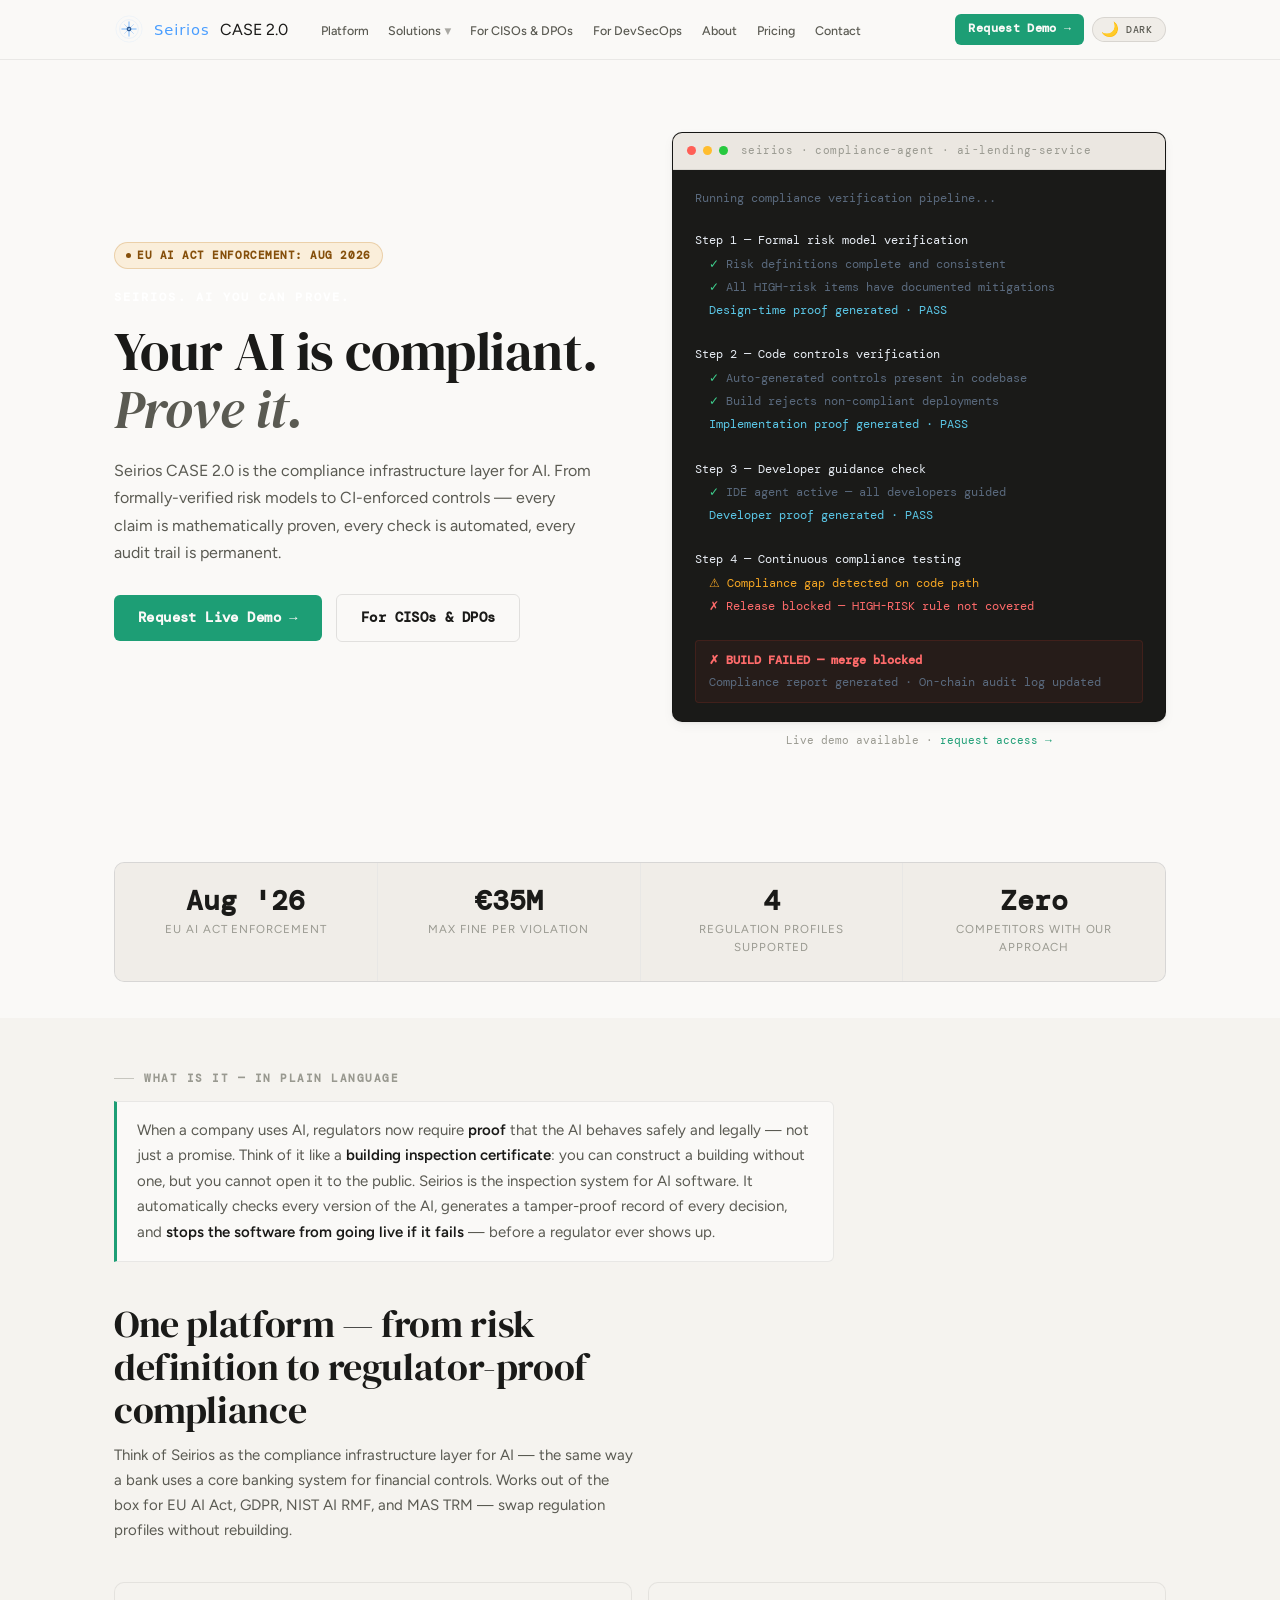
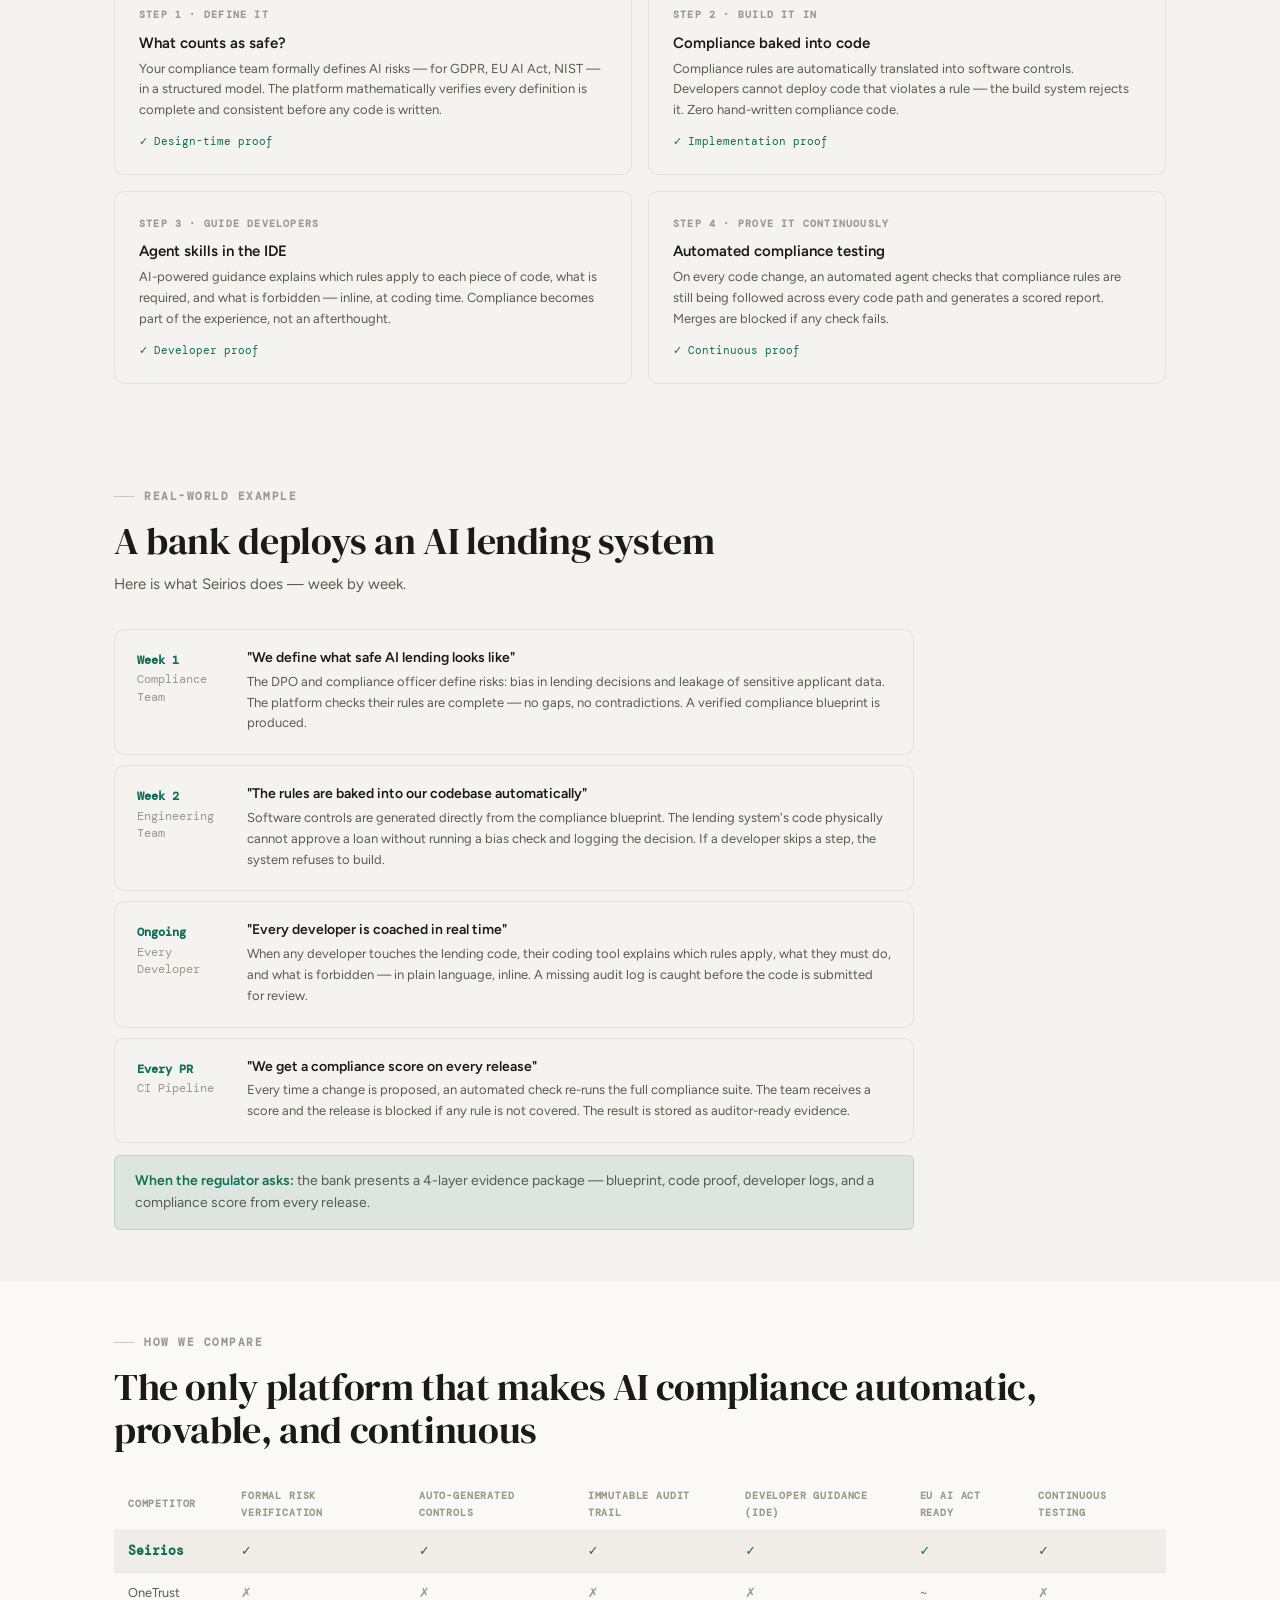
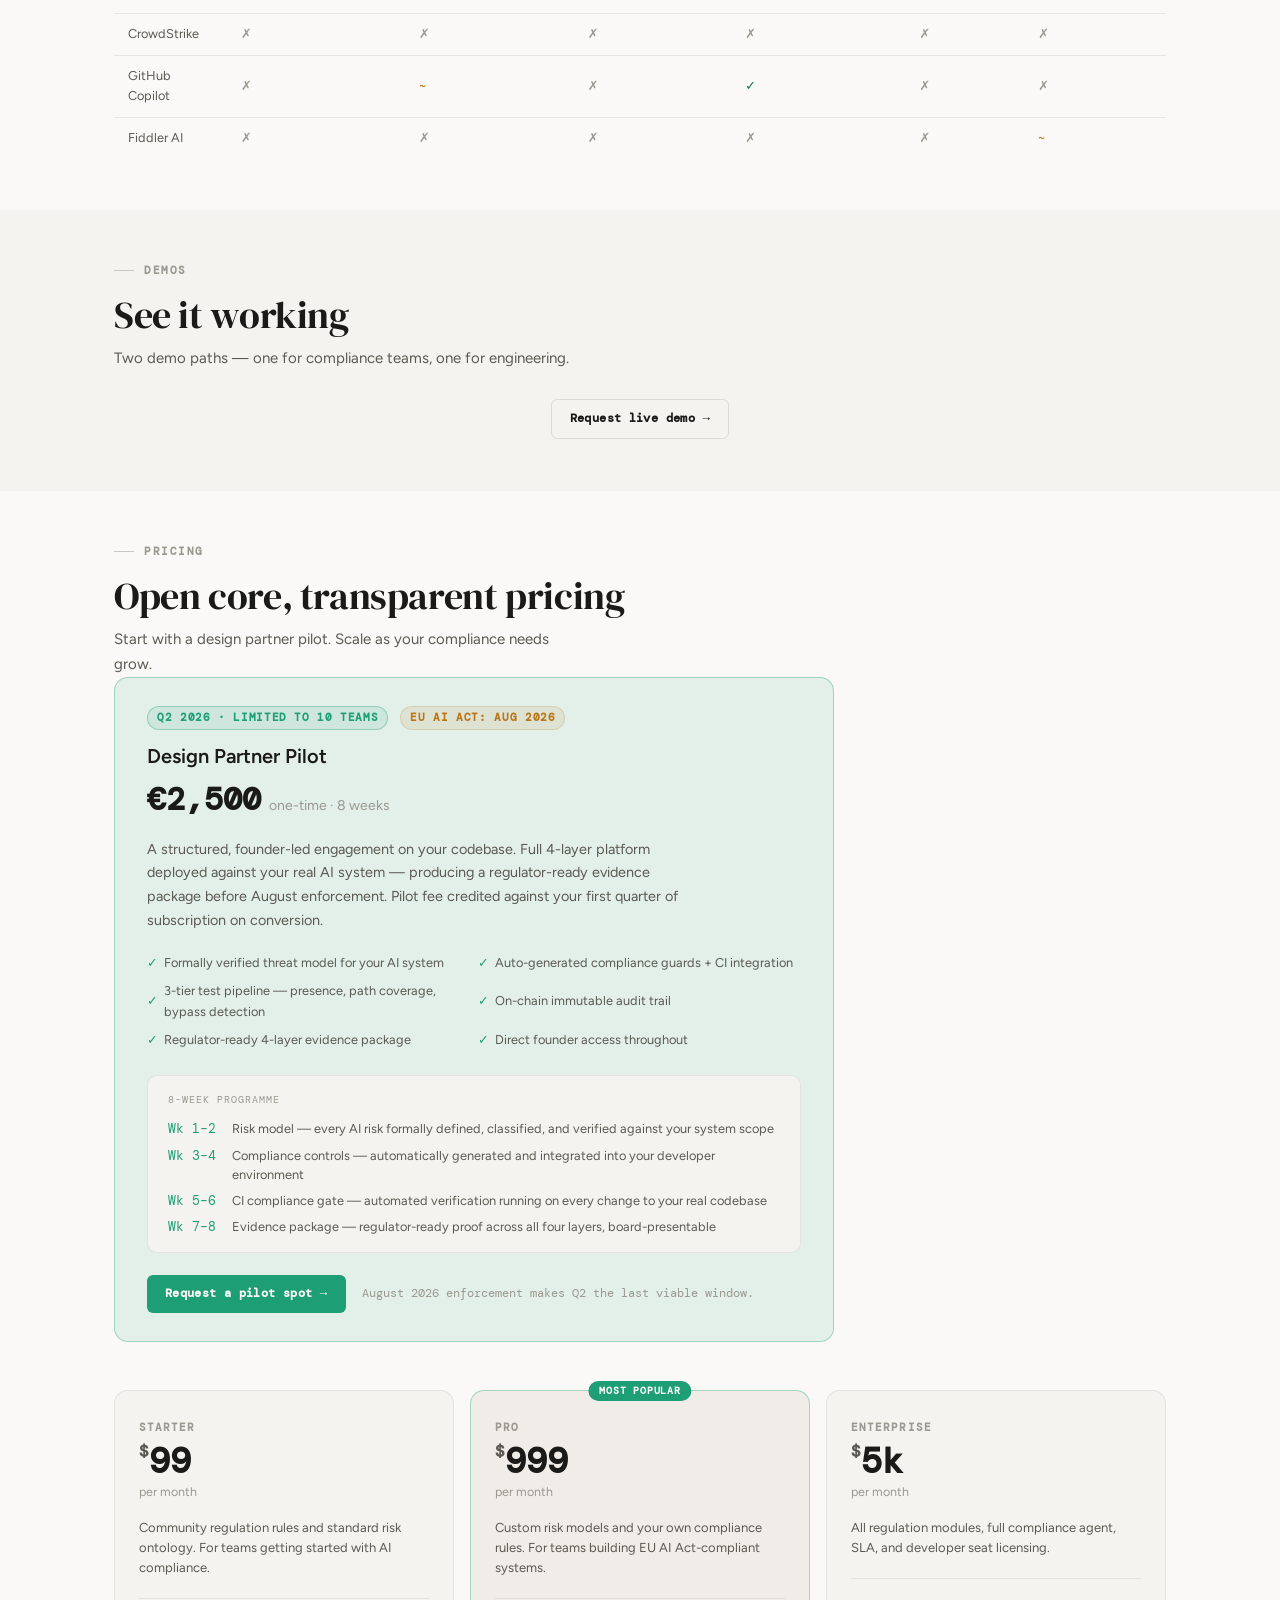
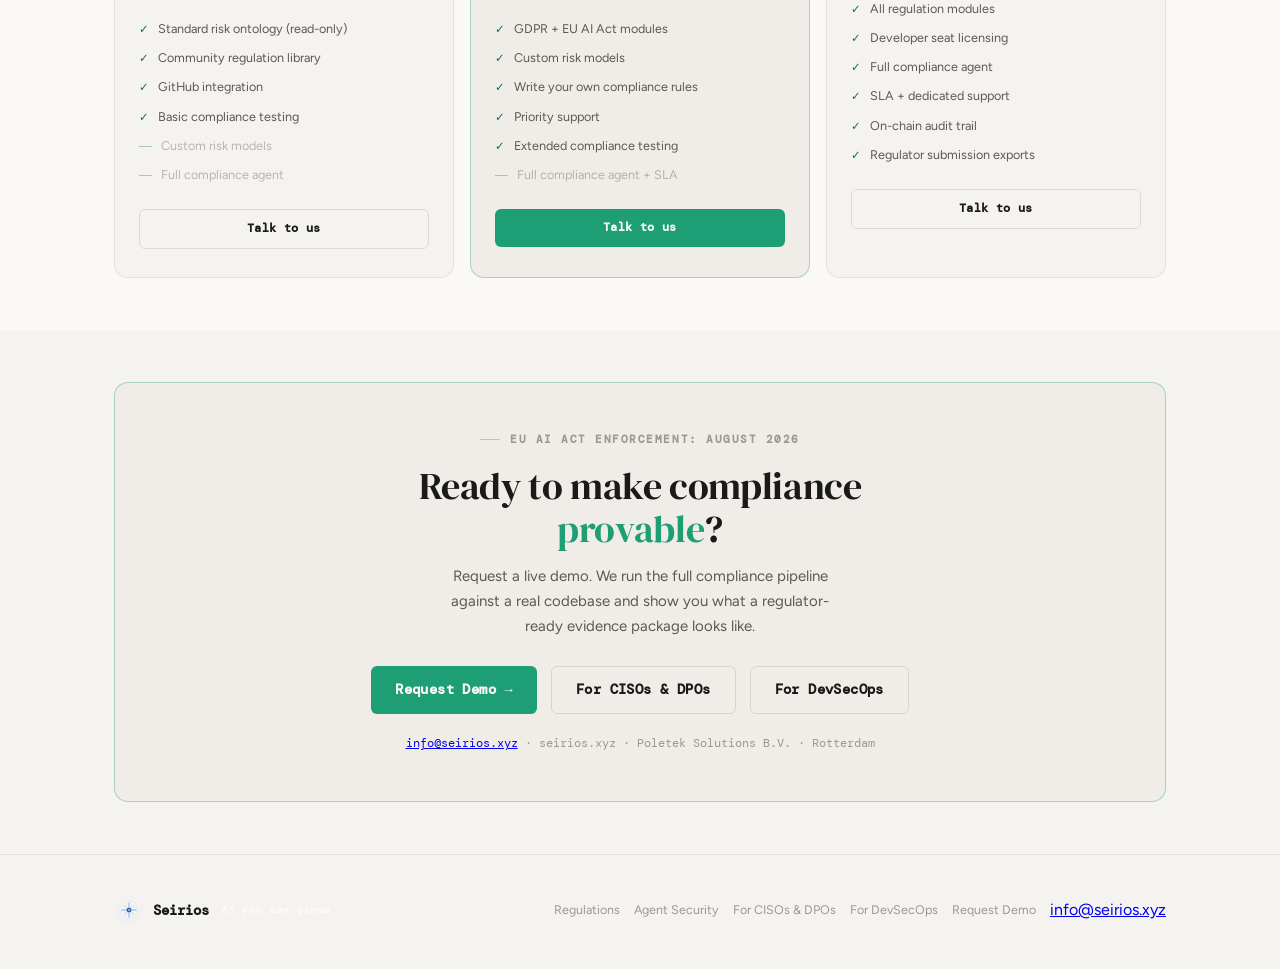
==== commit 43f5f3d3: "remove CLoudflare email injection links" ====
--- a/index.html
+++ b/index.html
@@ -854,7 +854,7 @@
         <li><a href="for-devops.html">For DevSecOps</a></li>
         <li><a href="pages/about.html">About</a></li>
         <li><a href="index.html#pricing">Pricing</a></li>
-        <li><a href="mailto:contact@threadledger.io">Contact</a></li>
+        <li><a href="mailto:info@seirios.xyz">Contact</a></li>
       </ul>
       <div class="nav-right">
         <a href="pages/request-demo.html" class="btn btn-primary btn-sm">Request Demo →</a>
@@ -874,7 +874,7 @@
     <a href="for-devops.html">For DevSecOps</a>
     <a href="pages/about.html">About</a>
     <a href="index.html#pricing">Pricing</a>
-    <a href="mailto:contact@threadledger.io">Contact</a>
+    <a href="mailto:info@seirios.xyz">Contact</a>
     <div class="nav-mobile-divider"></div>
     <a href="pages/request-demo.html" style="color:var(--cyan);font-weight:600;">Request Demo →</a>
     <div class="nav-mobile-divider"></div>
@@ -1166,13 +1166,13 @@
           <div style="font-family:var(--font-mono);font-size:0.62rem;text-transform:uppercase;letter-spacing:0.1em;color:var(--text-muted);margin-bottom:12px;">8-week programme</div>
           <div style="display:grid;grid-template-columns:auto 1fr;gap:7px 16px;font-size:0.8rem;line-height:1.5;">
             <span style="font-family:var(--font-mono);color:var(--cyan);white-space:nowrap;">Wk 1–2</span>
-            <span style="color:var(--text-secondary);">Threat model &amp; OCL invariants — formally verified against your AI system scope</span>
+            <span style="color:var(--text-secondary);">Risk model — every AI risk formally defined, classified, and verified against your system scope</span>
             <span style="font-family:var(--font-mono);color:var(--cyan);white-space:nowrap;">Wk 3–4</span>
-            <span style="color:var(--text-secondary);">Code generation &amp; IDE integration — compliance guards live in your environment</span>
+            <span style="color:var(--text-secondary);">Compliance controls — automatically generated and integrated into your developer environment</span>
             <span style="font-family:var(--font-mono);color:var(--cyan);white-space:nowrap;">Wk 5–6</span>
-            <span style="color:var(--text-secondary);">CI pipeline — 3-tier compliance gate running on your real codebase</span>
+            <span style="color:var(--text-secondary);">CI compliance gate — automated verification running on every change to your real codebase</span>
             <span style="font-family:var(--font-mono);color:var(--cyan);white-space:nowrap;">Wk 7–8</span>
-            <span style="color:var(--text-secondary);">Evidence package — 4-layer regulator-ready proof, board-presentable</span>
+            <span style="color:var(--text-secondary);">Evidence package — regulator-ready proof across all four layers, board-presentable</span>
           </div>
         </div>
         <div style="display:flex;align-items:center;gap:16px;flex-wrap:wrap;">
@@ -1195,7 +1195,7 @@
             <li style="opacity:0.4"><span class="feature-check">—</span> Custom risk models</li>
             <li style="opacity:0.4"><span class="feature-check">—</span> Full compliance agent</li>
           </ul>
-          <a href="mailto:contact@threadledger.io" class="btn btn-outline" style="width:100%;justify-content:center;">Talk to us</a>
+          <a href="mailto:info@seirios.xyz" class="btn btn-outline" style="width:100%;justify-content:center;">Talk to us</a>
         </div>
         <div class="price-card featured">
           <div class="featured-badge">Most Popular</div>
@@ -1211,7 +1211,7 @@
             <li><span class="feature-check">✓</span> Extended compliance testing</li>
             <li style="opacity:0.4"><span class="feature-check">—</span> Full compliance agent + SLA</li>
           </ul>
-          <a href="mailto:contact@threadledger.io" class="btn btn-primary" style="width:100%;justify-content:center;">Talk to us</a>
+          <a href="mailto:info@seirios.xyz" class="btn btn-primary" style="width:100%;justify-content:center;">Talk to us</a>
         </div>
         <div class="price-card">
           <div class="price-plan">Enterprise</div>
@@ -1226,7 +1226,7 @@
             <li><span class="feature-check">✓</span> On-chain audit trail</li>
             <li><span class="feature-check">✓</span> Regulator submission exports</li>
           </ul>
-          <a href="mailto:contact@threadledger.io" class="btn btn-outline" style="width:100%;justify-content:center;">Talk to us</a>
+          <a href="mailto:info@seirios.xyz" class="btn btn-outline" style="width:100%;justify-content:center;">Talk to us</a>
         </div>
       </div>
     </div>
@@ -1244,12 +1244,12 @@
           Request a live demo. We run the full compliance pipeline against a real codebase and show you what a regulator-ready evidence package looks like.
         </p>
         <div style="display:flex;gap:14px;justify-content:center;flex-wrap:wrap;">
-          <a href="mailto:contact@threadledger.io" class="btn btn-primary btn-lg">Request Demo →</a>
+          <a href="mailto:info@seirios.xyz" class="btn btn-primary btn-lg">Request Demo →</a>
           <a href="for-ciso.html" class="btn btn-outline btn-lg">For CISOs &amp; DPOs</a>
           <a href="for-devops.html" class="btn btn-outline btn-lg">For DevSecOps</a>
         </div>
         <p style="margin-top:20px;font-size:0.75rem;color:var(--text-muted);font-family:var(--font-mono);">
-          <a href="mailto:contact@threadledger.io"><span class="__cf_email__" data-cfemail="3d5e5253495c5e497d49554f585c595158595a584f135452">[email&#160;protected]</span></a> · threadledger.io · Poletek Solutions B.V. · Rotterdam
+          <a href="mailto:info@seirios.xyz">info@seirios.xyz</a> · seirios.xyz · Poletek Solutions B.V. · Rotterdam
         </p>
       </div>
     </div>
@@ -1286,20 +1286,7 @@
           <a href="for-ciso.html" style="color:var(--text-muted); text-decoration:none; font-size:0.78rem; white-space:nowrap;">For CISOs &amp; DPOs</a>
           <a href="for-devops.html" style="color:var(--text-muted); text-decoration:none; font-size:0.78rem; white-space:nowrap;">For DevSecOps</a>
           <a href="pages/request-demo.html" style="color:var(--text-muted); text-decoration:none; font-size:0.78rem; white-space:nowrap;">Request Demo</a>
-          <a href="mailto:contact@threadledger.io" style="color:var(--text-muted); text-decoration:none; font-size:0.78rem; white-space:nowrap;"><span class="__cf_email__" data-cfemail="c7a4a8a9b3a6a4b387b3afb5a2a6a3aba2a3a0a2b5e9aea8">[email&#160;protected]</span></a>
+          <a href="mailto:info@seirios.xyz">info@seirios.xyz</a>
         </div>
       </div>
-      <div style="height:0.5px; background:var(--border-dim); margin-bottom:14px;"></div>
-      <div style="display:flex; flex-wrap:wrap; justify-content:space-between; align-items:center; gap:10px;">
-        <span style="font-size:0.72rem; color:var(--text-muted); font-family:var(--font-mono);">© 2026 Poletek Solutions B.V. · Rotterdam · Dutch law</span>
-        <div style="display:flex; gap:7px; flex-wrap:wrap;">
-          <span class="badge badge-cyan">EU AI Act</span>
-          <span class="badge badge-green">GDPR</span>
-          <span class="badge badge-amber">NIST AI RMF</span>
-        </div>
-      </div>
-    </div>
-  </footer>
-
-  <!-- Mobile nav JS -->
-  <script data-cfasync="false" src="/cdn-cgi/scripts/5c5dd728/cloudflare-s+      <div style="height:0.5px; background:var(--border-dim); marg
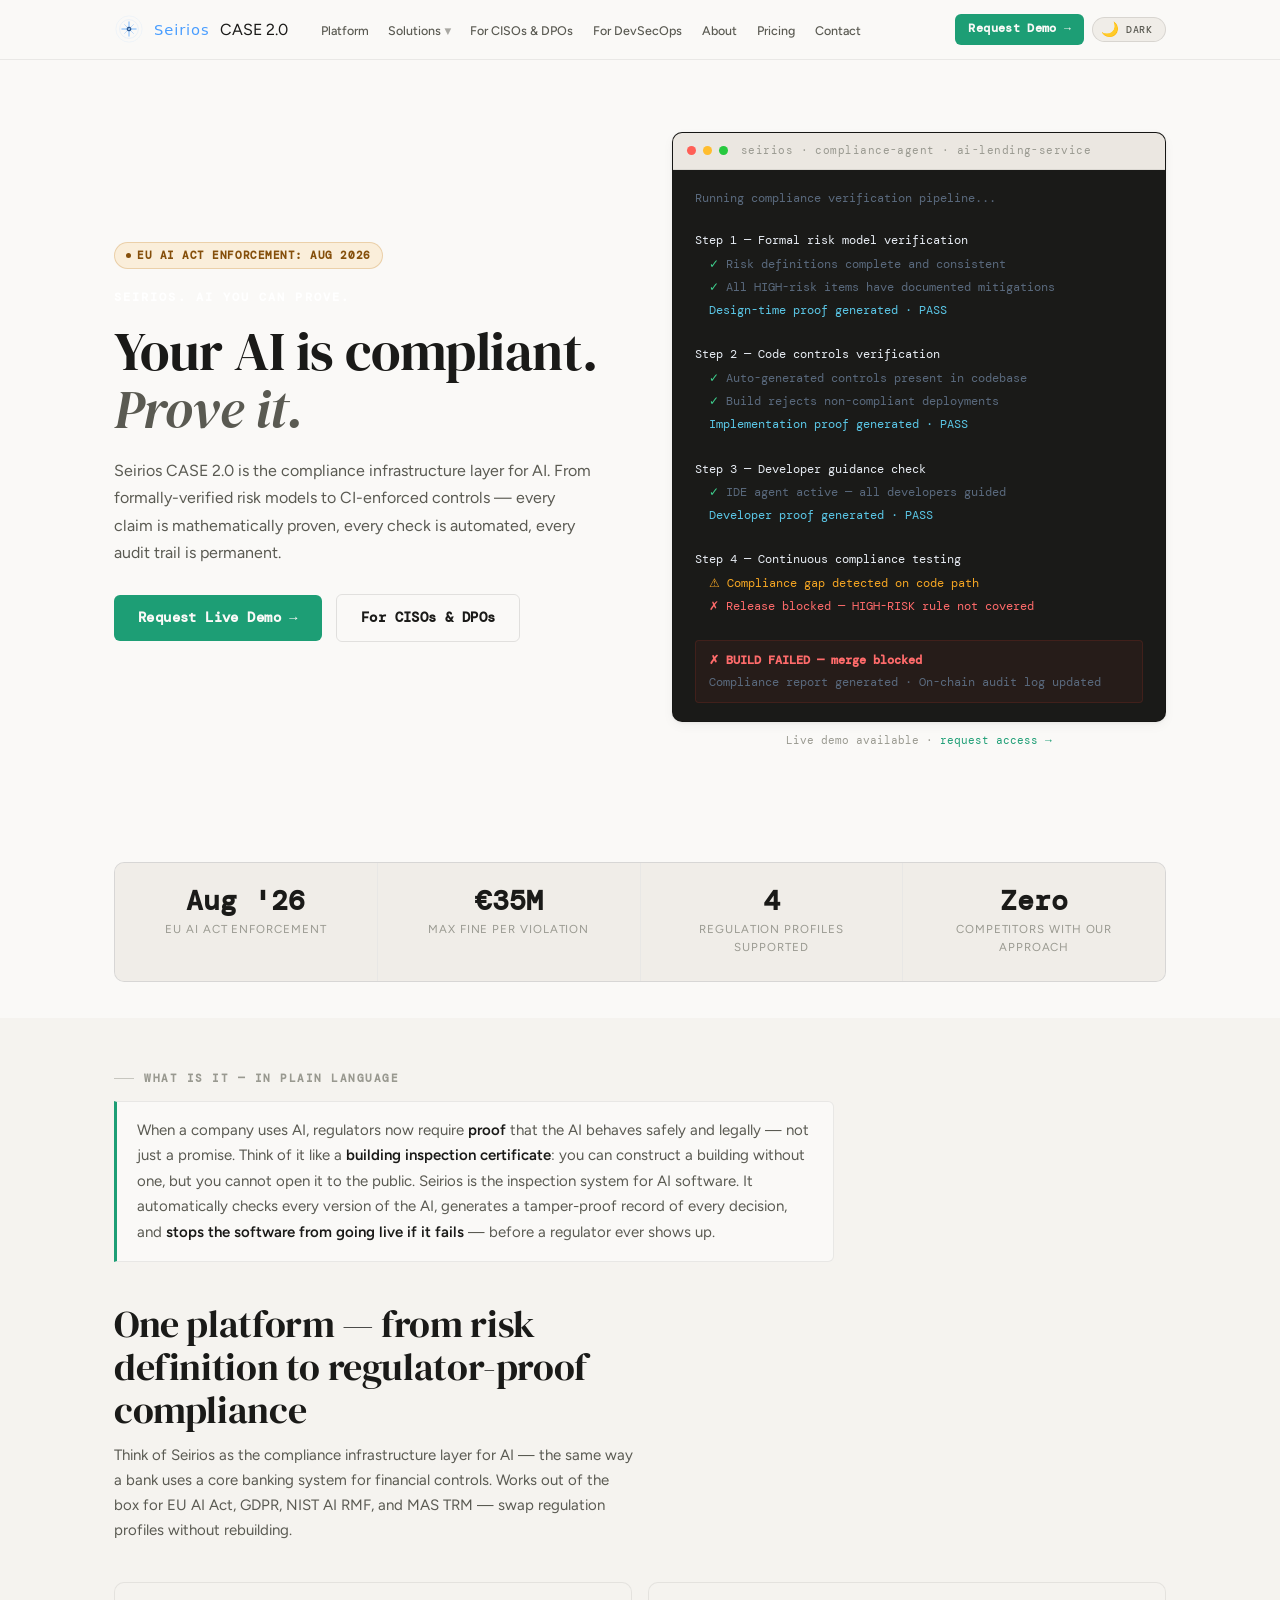
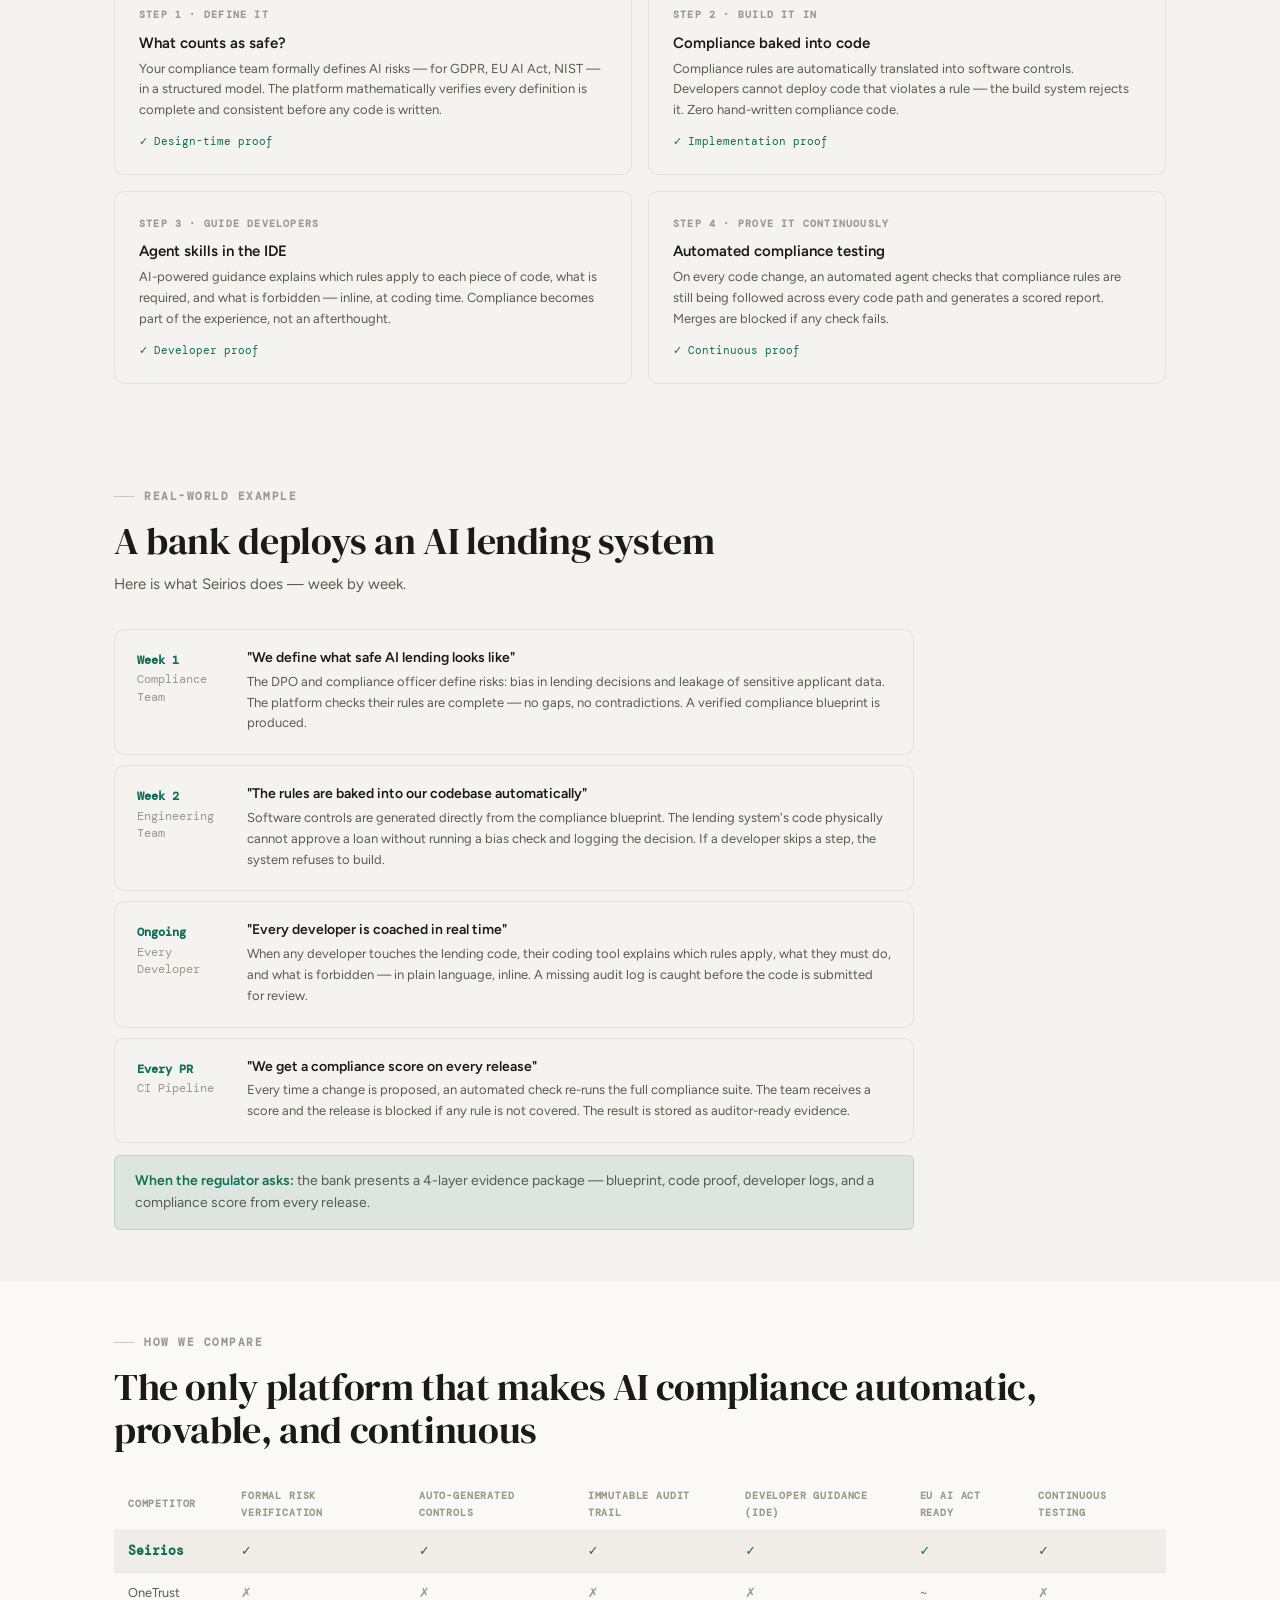
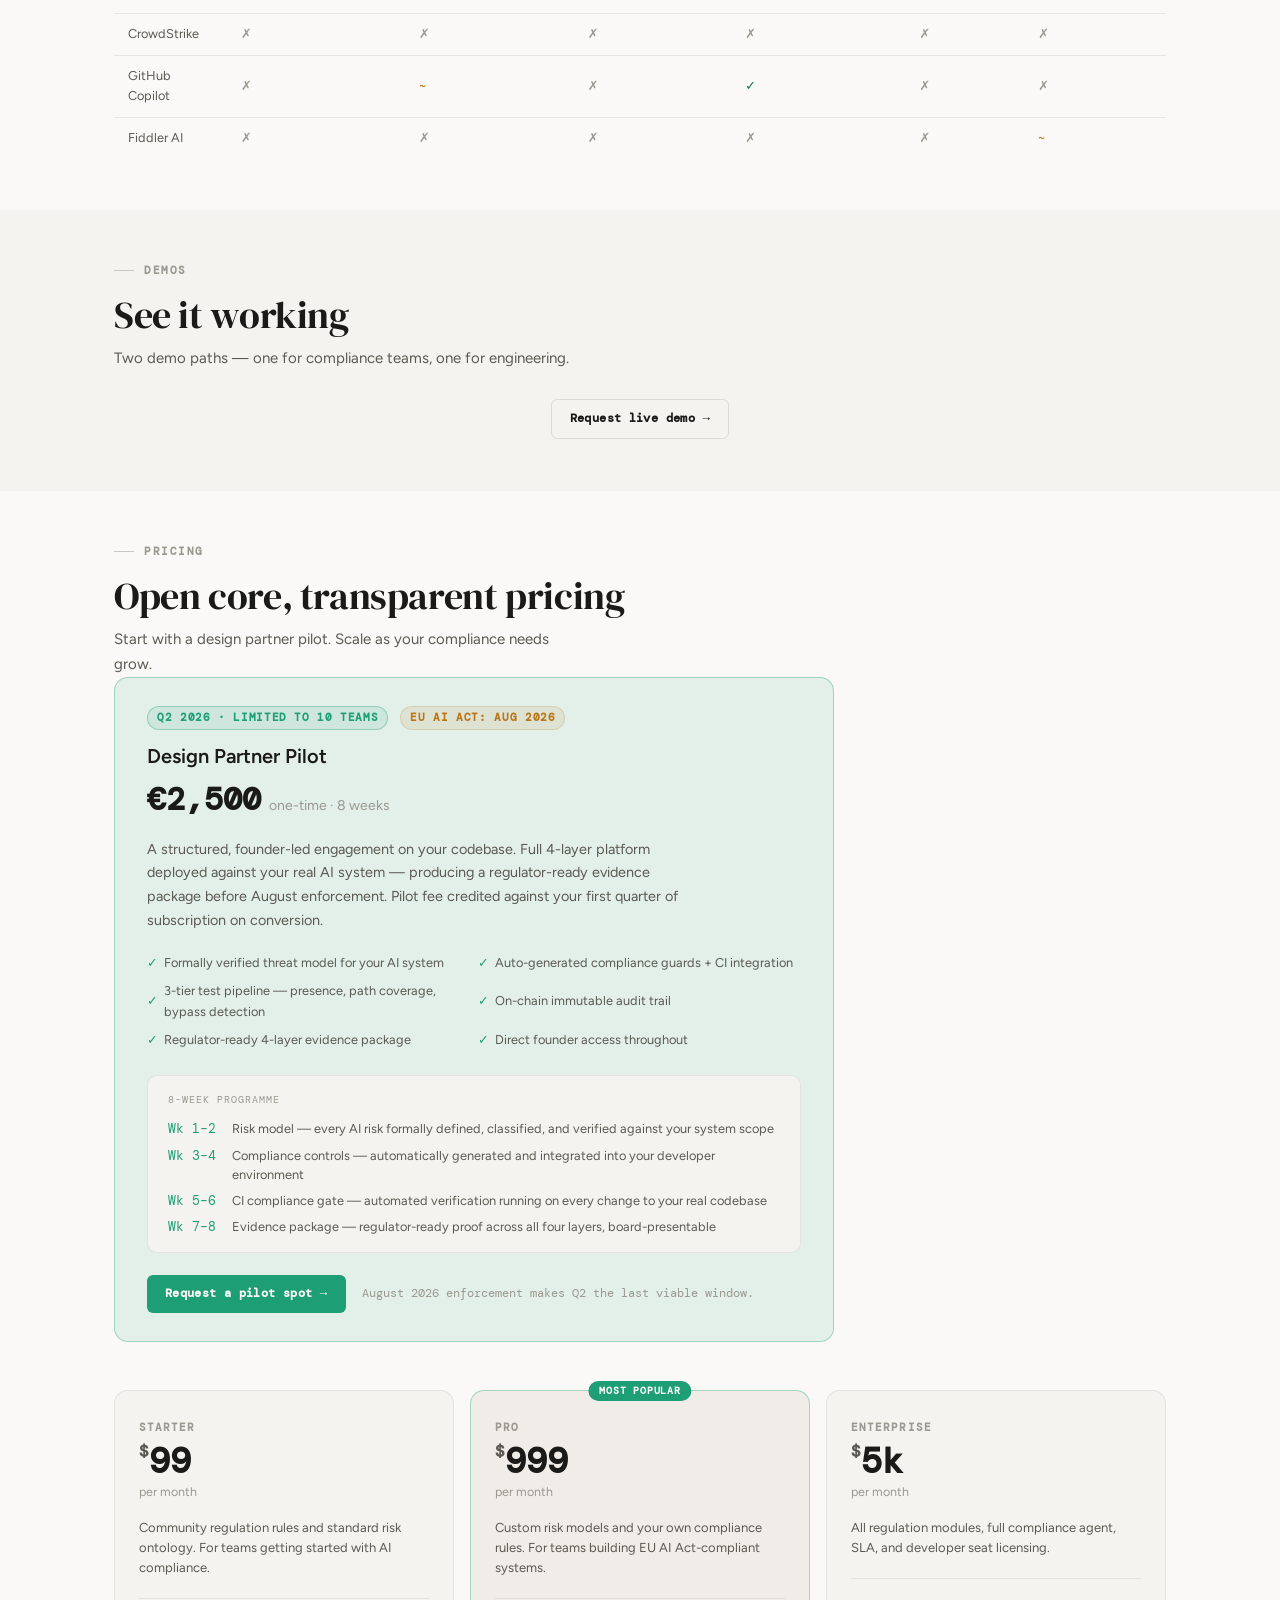
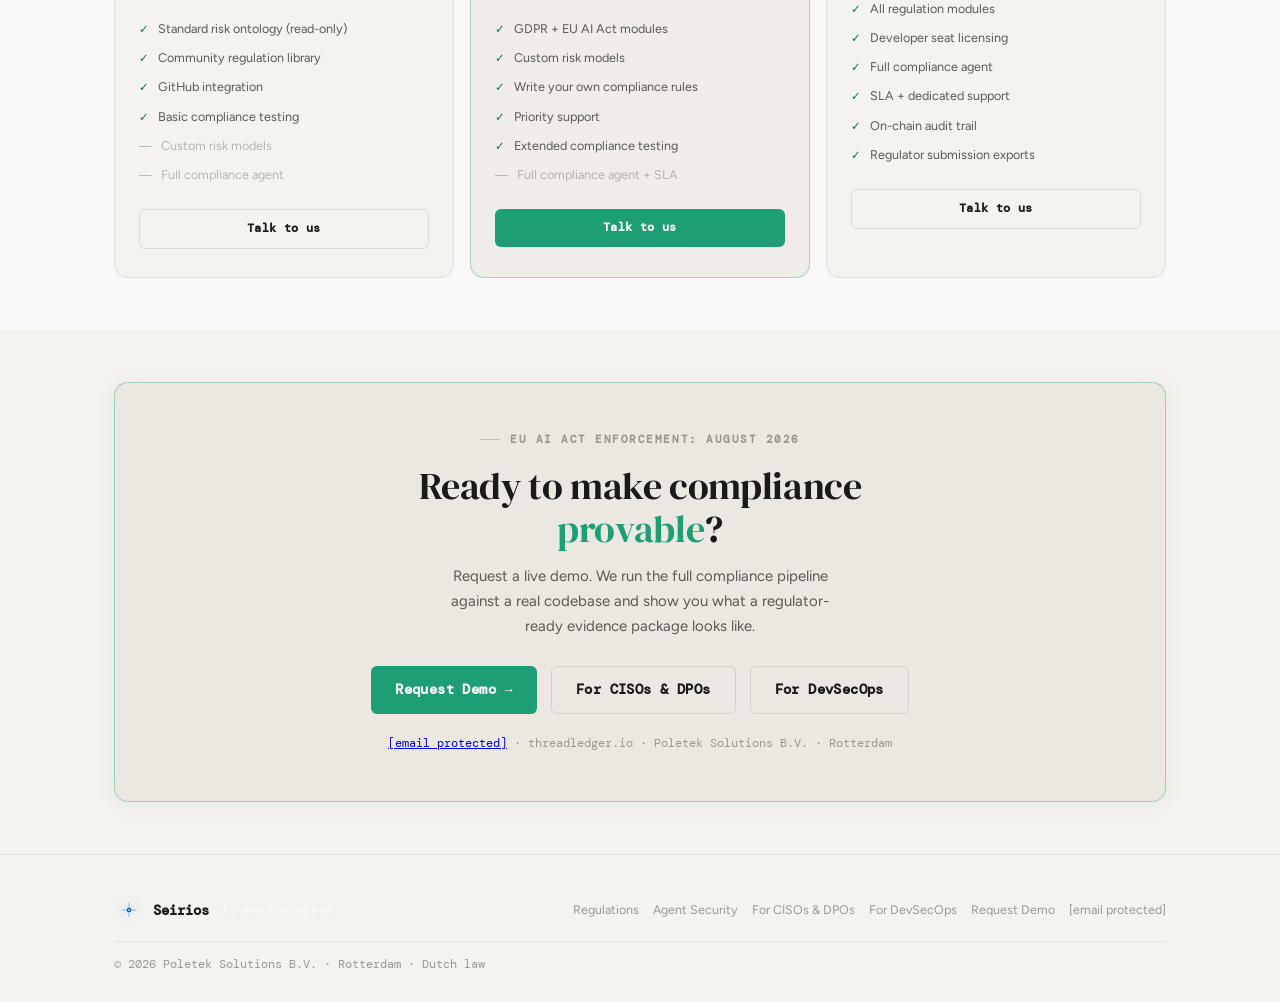
==== commit 73071593: "chore: making background of boxes in light and dark mode more distinguisable when background has the" ====
--- a/index.html
+++ b/index.html
@@ -774,13 +774,16 @@
 
     /* ── CTA banner ── */
     .cta-banner {
-      border: 0.5px solid var(--border-accent);
+      border: 1px solid var(--border-accent);
       border-radius: var(--radius-xl);
       padding: 48px 40px; text-align: center; position: relative; overflow: hidden;
-      background: var(--bg-surface);
+      background: var(--bg-raised);
+      box-shadow: 0 2px 24px rgba(0,0,0,0.06);
     }
     [data-theme="dark"] .cta-banner {
-      background: linear-gradient(135deg, rgba(0,224,255,0.05) 0%, rgba(0,255,136,0.02) 100%);
+      background: #111d2e;
+      border-color: rgba(0,224,255,0.25);
+      box-shadow: 0 0 40px rgba(0,224,255,0.06), inset 0 0 0 0.5px rgba(0,224,255,0.12);
     }
     .cta-banner::before {
       content: ''; position: absolute; top: 0; left: 50%; transform: translateX(-50%);
@@ -854,7 +857,7 @@
         <li><a href="for-devops.html">For DevSecOps</a></li>
         <li><a href="pages/about.html">About</a></li>
         <li><a href="index.html#pricing">Pricing</a></li>
-        <li><a href="mailto:info@seirios.xyz">Contact</a></li>
+        <li><a href="/cdn-cgi/l/email-protection#e2818d8c96838196a2968a908783868e8786858790cc8b8d">Contact</a></li>
       </ul>
       <div class="nav-right">
         <a href="pages/request-demo.html" class="btn btn-primary btn-sm">Request Demo →</a>
@@ -874,7 +877,7 @@
     <a href="for-devops.html">For DevSecOps</a>
     <a href="pages/about.html">About</a>
     <a href="index.html#pricing">Pricing</a>
-    <a href="mailto:info@seirios.xyz">Contact</a>
+    <a href="/cdn-cgi/l/email-protection#e3808c8d97828097a3978b918682878f8687848691cd8a8c">Contact</a>
     <div class="nav-mobile-divider"></div>
     <a href="pages/request-demo.html" style="color:var(--cyan);font-weight:600;">Request Demo →</a>
     <div class="nav-mobile-divider"></div>
@@ -1195,7 +1198,7 @@
             <li style="opacity:0.4"><span class="feature-check">—</span> Custom risk models</li>
             <li style="opacity:0.4"><span class="feature-check">—</span> Full compliance agent</li>
           </ul>
-          <a href="mailto:info@seirios.xyz" class="btn btn-outline" style="width:100%;justify-content:center;">Talk to us</a>
+          <a href="/cdn-cgi/l/email-protection#c8aba7a6bca9abbc88bca0baada9aca4adacafadbae6a1a7" class="btn btn-outline" style="width:100%;justify-content:center;">Talk to us</a>
         </div>
         <div class="price-card featured">
           <div class="featured-badge">Most Popular</div>
@@ -1211,7 +1214,7 @@
             <li><span class="feature-check">✓</span> Extended compliance testing</li>
             <li style="opacity:0.4"><span class="feature-check">—</span> Full compliance agent + SLA</li>
           </ul>
-          <a href="mailto:info@seirios.xyz" class="btn btn-primary" style="width:100%;justify-content:center;">Talk to us</a>
+          <a href="/cdn-cgi/l/email-protection#e4878b8a90858790a4908c96818580888180838196ca8d8b" class="btn btn-primary" style="width:100%;justify-content:center;">Talk to us</a>
         </div>
         <div class="price-card">
           <div class="price-plan">Enterprise</div>
@@ -1226,7 +1229,7 @@
             <li><span class="feature-check">✓</span> On-chain audit trail</li>
             <li><span class="feature-check">✓</span> Regulator submission exports</li>
           </ul>
-          <a href="mailto:info@seirios.xyz" class="btn btn-outline" style="width:100%;justify-content:center;">Talk to us</a>
+          <a href="/cdn-cgi/l/email-protection#f4979b9a80959780b4809c86919590989190939186da9d9b" class="btn btn-outline" style="width:100%;justify-content:center;">Talk to us</a>
         </div>
       </div>
     </div>
@@ -1244,12 +1247,12 @@
           Request a live demo. We run the full compliance pipeline against a real codebase and show you what a regulator-ready evidence package looks like.
         </p>
         <div style="display:flex;gap:14px;justify-content:center;flex-wrap:wrap;">
-          <a href="mailto:info@seirios.xyz" class="btn btn-primary btn-lg">Request Demo →</a>
+          <a href="/cdn-cgi/l/email-protection#771418190316140337031f051216131b1213101205591e18" class="btn btn-primary btn-lg">Request Demo →</a>
           <a href="for-ciso.html" class="btn btn-outline btn-lg">For CISOs &amp; DPOs</a>
           <a href="for-devops.html" class="btn btn-outline btn-lg">For DevSecOps</a>
         </div>
         <p style="margin-top:20px;font-size:0.75rem;color:var(--text-muted);font-family:var(--font-mono);">
-          <a href="mailto:info@seirios.xyz">info@seirios.xyz</a> · seirios.xyz · Poletek Solutions B.V. · Rotterdam
+          <a href="/cdn-cgi/l/email-protection#e5868a8b91848691a5918d97808481898081828097cb8c8a"><span class="__cf_email__" data-cfemail="3d5e5253495c5e497d49554f585c595158595a584f135452">[email&#160;protected]</span></a> · threadledger.io · Poletek Solutions B.V. · Rotterdam
         </p>
       </div>
     </div>
@@ -1286,7 +1289,10 @@
           <a href="for-ciso.html" style="color:var(--text-muted); text-decoration:none; font-size:0.78rem; white-space:nowrap;">For CISOs &amp; DPOs</a>
           <a href="for-devops.html" style="color:var(--text-muted); text-decoration:none; font-size:0.78rem; white-space:nowrap;">For DevSecOps</a>
           <a href="pages/request-demo.html" style="color:var(--text-muted); text-decoration:none; font-size:0.78rem; white-space:nowrap;">Request Demo</a>
-          <a href="mailto:info@seirios.xyz">info@seirios.xyz</a>
+          <a href="/cdn-cgi/l/email-protection#086b67667c696b7c487c607a6d696c646d6c6f6d7a266167" style="color:var(--text-muted); text-decoration:none; font-size:0.78rem; white-space:nowrap;"><span class="__cf_email__" data-cfemail="c7a4a8a9b3a6a4b387b3afb5a2a6a3aba2a3a0a2b5e9aea8">[email&#160;protected]</span></a>
         </div>
       </div>
-      <div style="height:0.5px; background:var(--border-dim); marg+      <div style="height:0.5px; background:var(--border-dim); margin-bottom:14px;"></div>
+      <div style="display:flex; flex-wrap:wrap; justify-content:space-between; align-items:center; gap:10px;">
+        <span style="font-size:0.72rem; color:var(--text-muted); font-family:var(--font-mono);">© 2026 Poletek Solutions B.V. · Rotterdam · Dutch law</span>
+        <div styl
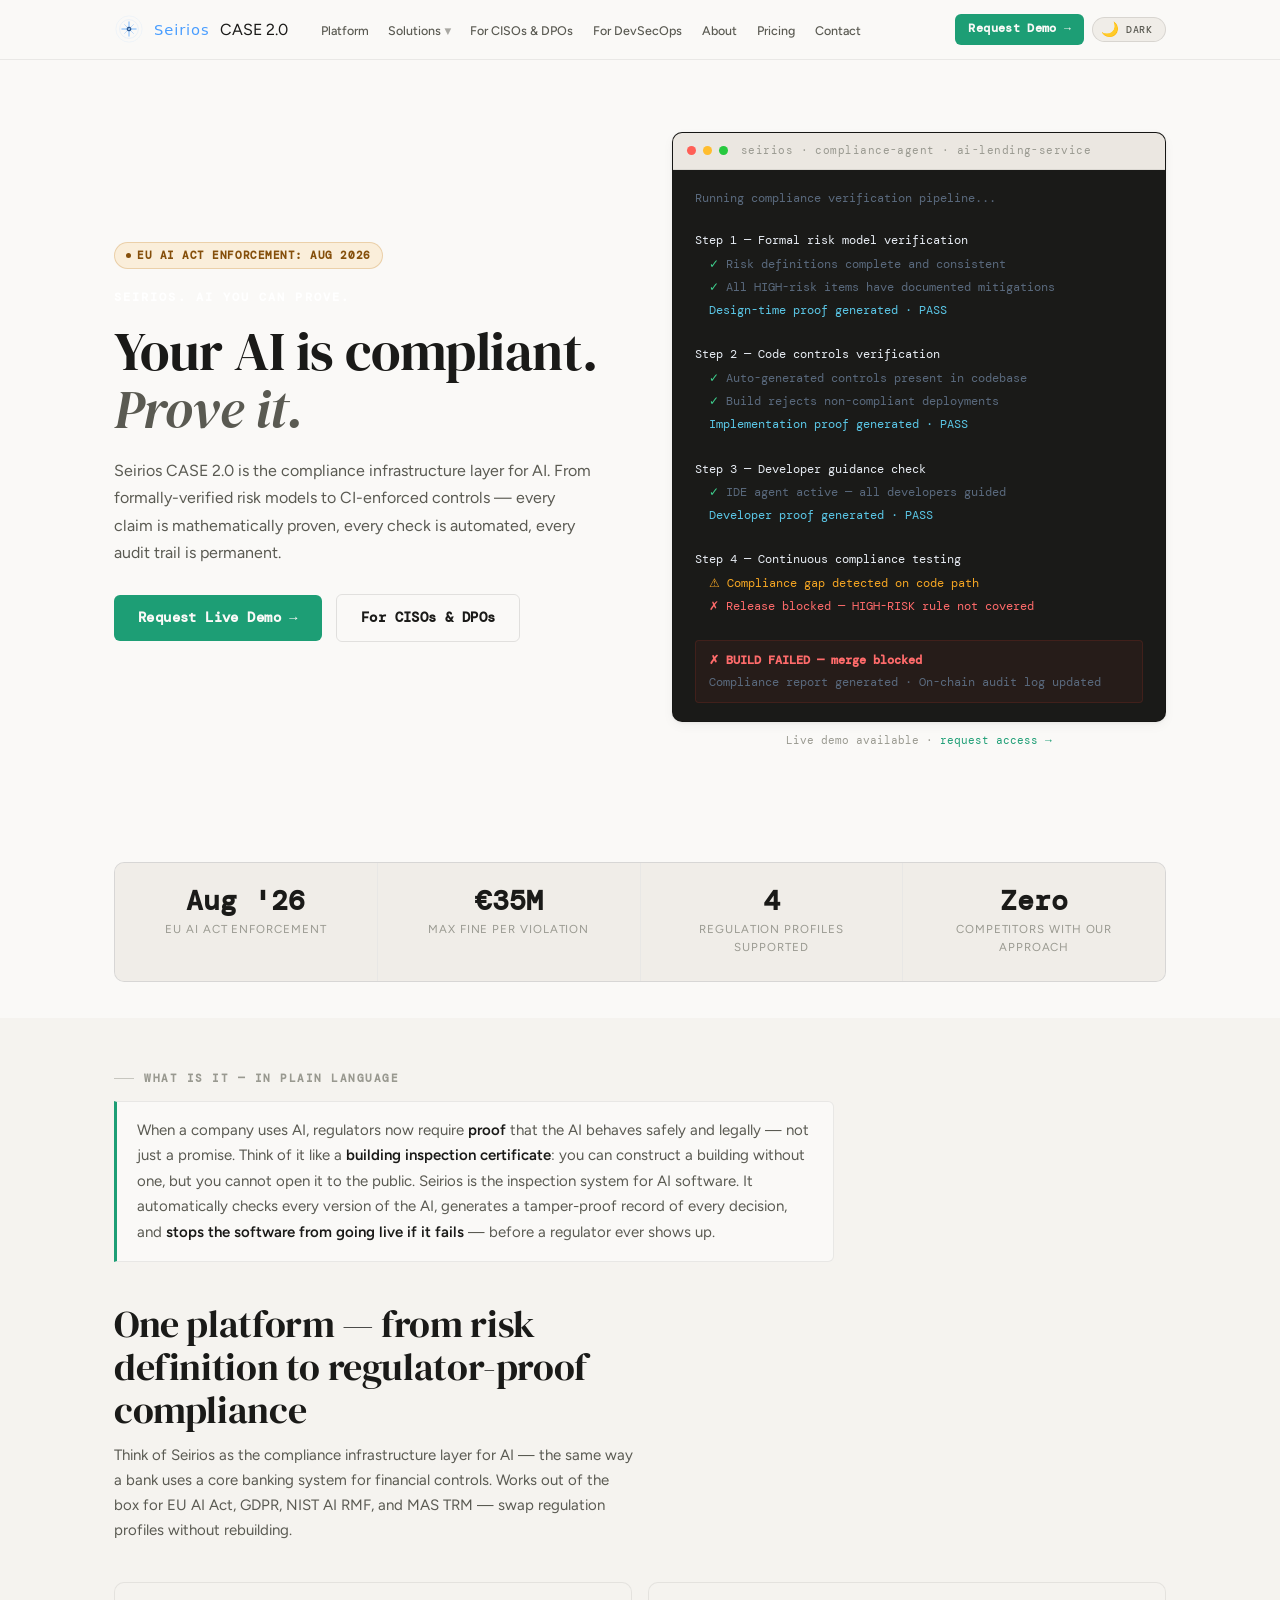
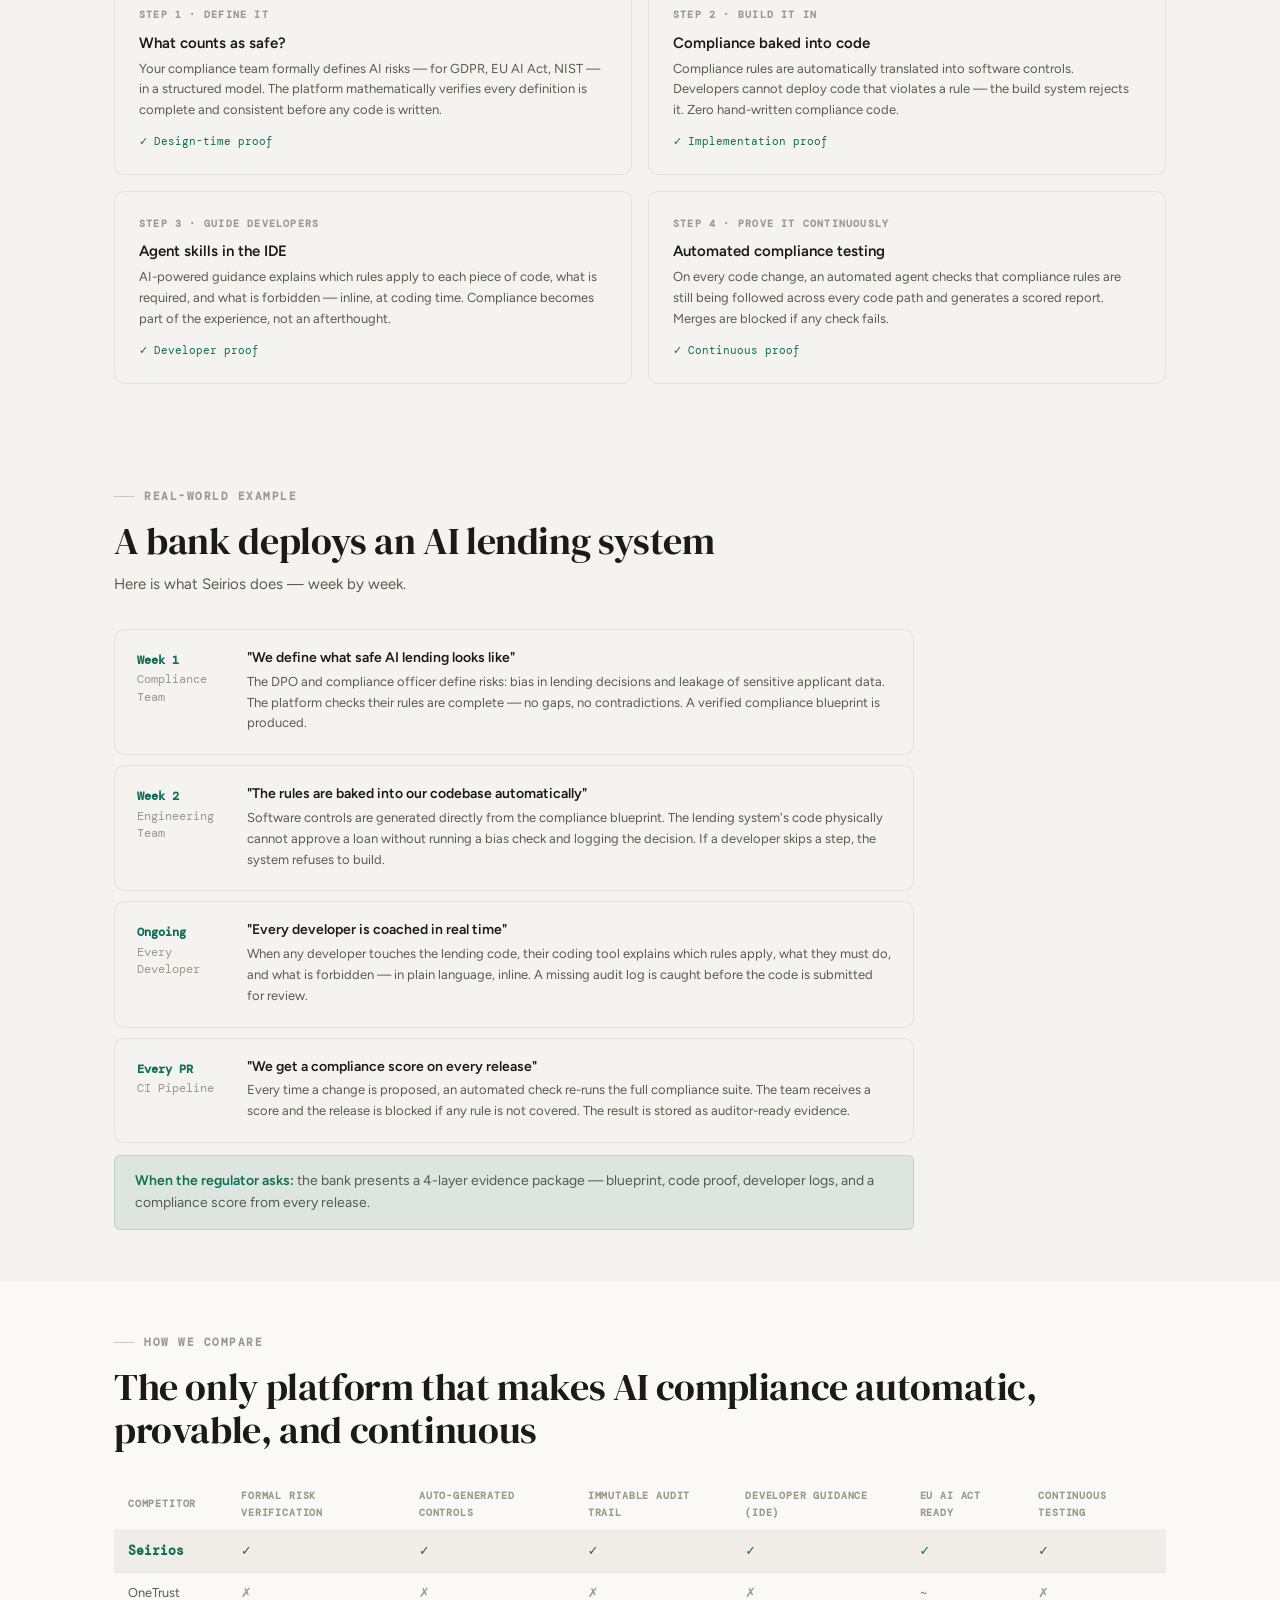
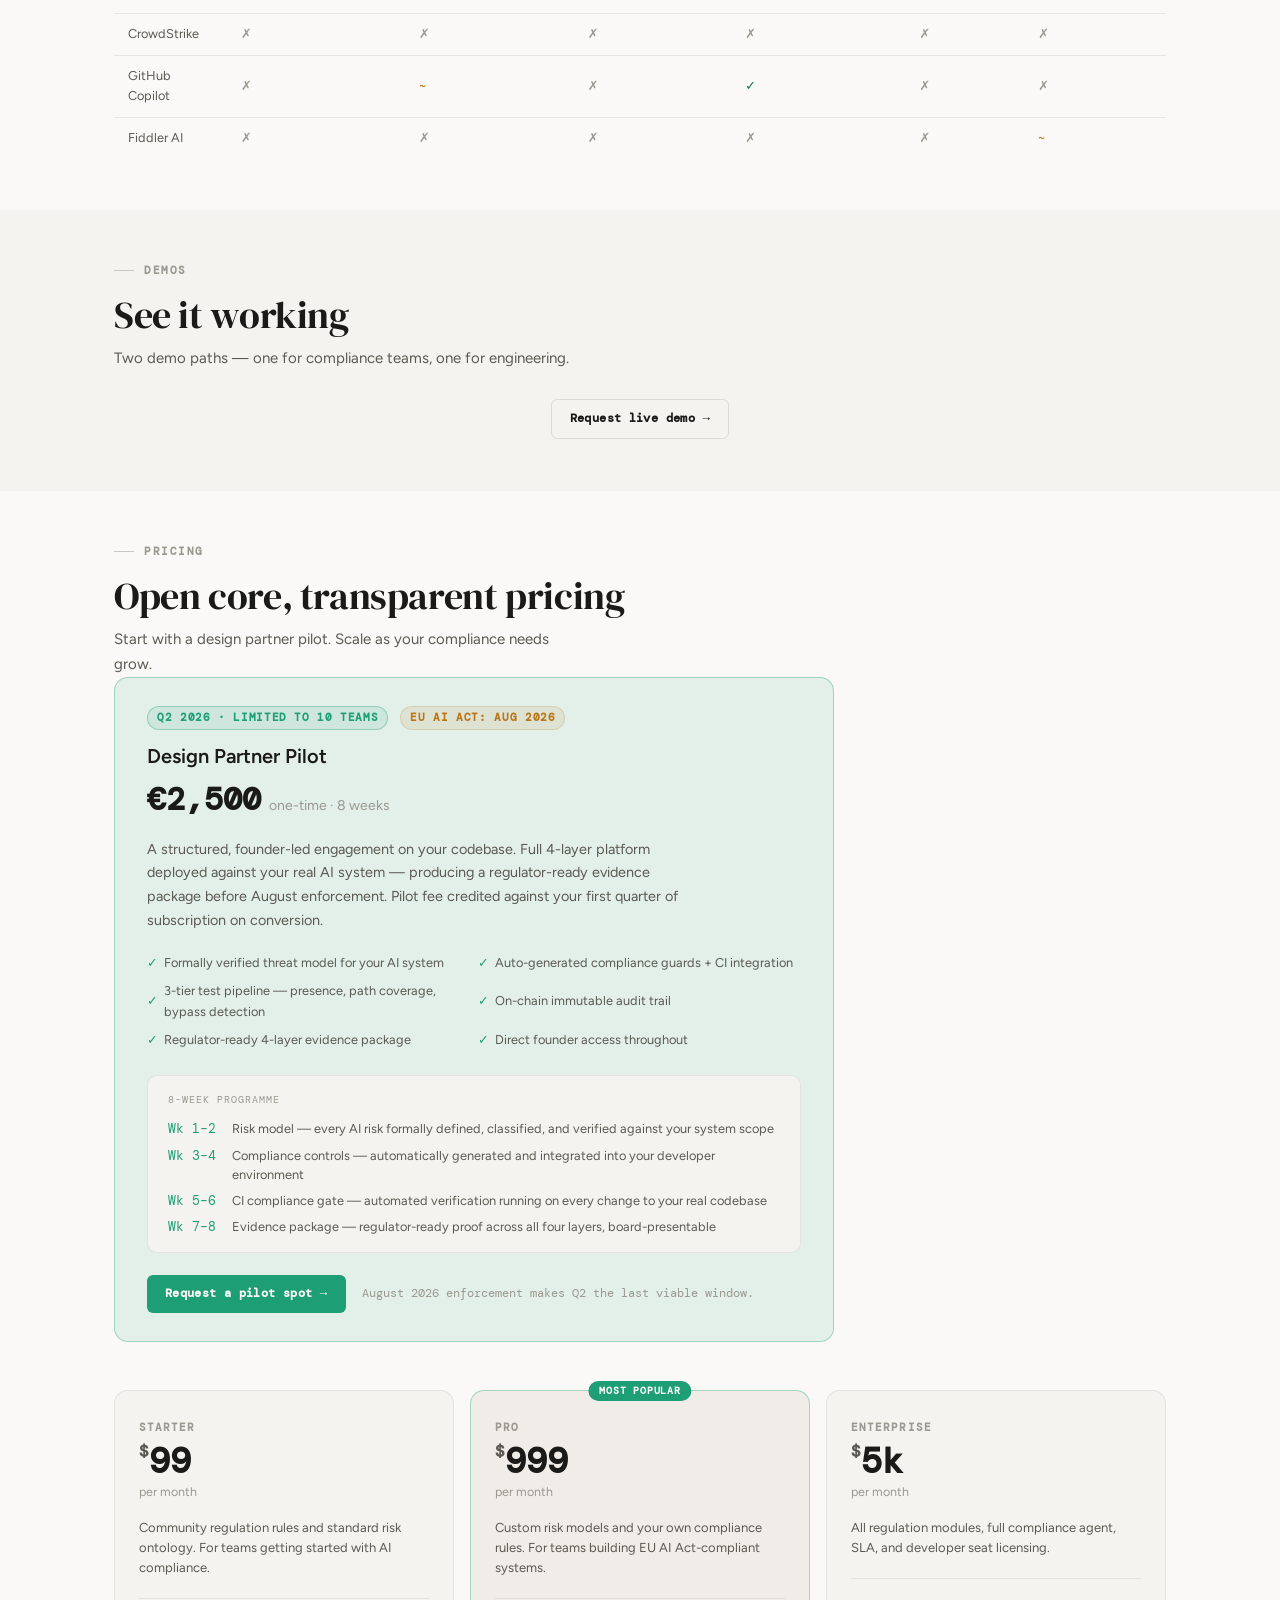
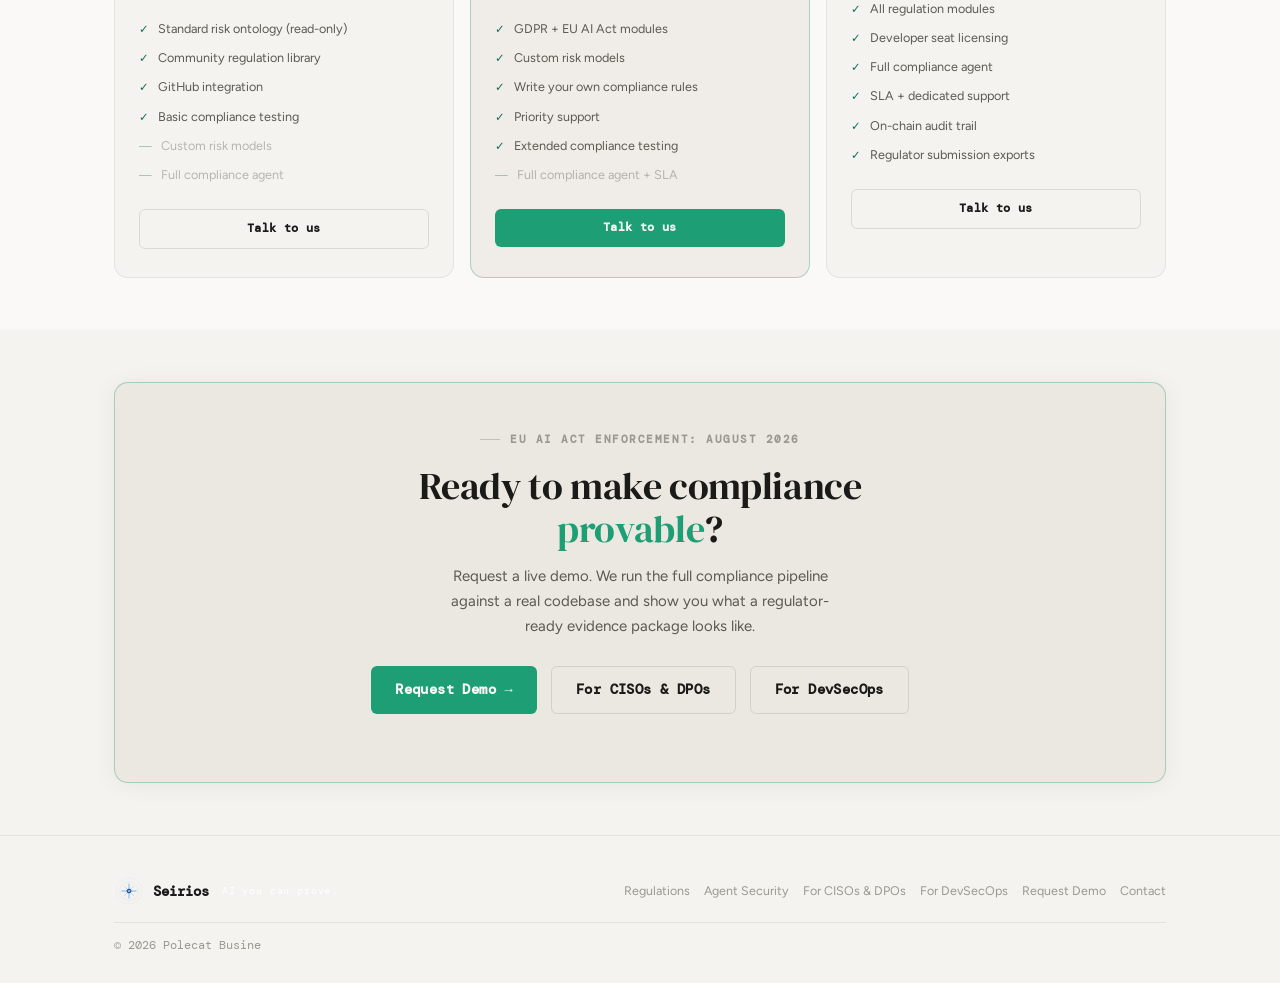
==== commit 230f3a07: "chore: updated all talk_to_us/contact buttons to link to info@seirios.xyz, removed loose info@seirio" ====
--- a/index.html
+++ b/index.html
@@ -745,6 +745,28 @@
     .check   { color: var(--green); font-weight: 600; }
     .cross   { color: var(--text-muted); }
     .partial { color: var(--amber); }
+
+    /* ── Mobile card layout for comparison table ── */
+    .comp-cards { display: none; margin-top: 28px; display: flex; flex-direction: column; gap: 12px; }
+    .comp-card { background: var(--bg-card); border: 0.5px solid var(--border-dim); border-radius: var(--radius-lg); padding: 16px 18px; }
+    .comp-card.ours { border-color: var(--border-accent); background: var(--bg-surface); }
+    .comp-card-name { font-family: var(--font-mono); font-weight: 600; font-size: 0.875rem; margin-bottom: 12px; color: var(--text-primary); }
+    .comp-card.ours .comp-card-name { color: var(--green); }
+    [data-theme="dark"] .comp-card.ours .comp-card-name { color: var(--cyan); }
+    .comp-card-features { display: grid; grid-template-columns: 1fr 1fr; gap: 7px 12px; }
+    .comp-card-feature { display: flex; align-items: center; gap: 6px; font-size: 0.72rem; color: var(--text-secondary); }
+    .comp-card-feature .check { font-size: 0.72rem; }
+    .comp-card-feature .cross { font-size: 0.72rem; }
+    .comp-card-feature .partial { font-size: 0.72rem; }
+
+    /* Show table on desktop, cards on mobile */
+    @media (max-width: 700px) {
+      .comp-table { display: none; }
+      .comp-cards { display: flex; }
+    }
+    @media (min-width: 701px) {
+      .comp-cards { display: none; }
+    }
 
     /* ── Pricing ── */
     .pricing-grid { display: grid; grid-template-columns: repeat(3, 1fr); gap: 16px; margin-top: 40px; }
@@ -857,7 +879,7 @@
         <li><a href="for-devops.html">For DevSecOps</a></li>
         <li><a href="pages/about.html">About</a></li>
         <li><a href="index.html#pricing">Pricing</a></li>
-        <li><a href="/cdn-cgi/l/email-protection#e2818d8c96838196a2968a908783868e8786858790cc8b8d">Contact</a></li>
+        <li><a href="/cdn-cgi/l/email-protection#ed84838b82ad9e88849f84829ec3959497">Contact</a></li>
       </ul>
       <div class="nav-right">
         <a href="pages/request-demo.html" class="btn btn-primary btn-sm">Request Demo →</a>
@@ -877,7 +899,7 @@
     <a href="for-devops.html">For DevSecOps</a>
     <a href="pages/about.html">About</a>
     <a href="index.html#pricing">Pricing</a>
-    <a href="/cdn-cgi/l/email-protection#e3808c8d97828097a3978b918682878f8687848691cd8a8c">Contact</a>
+    <a href="/cdn-cgi/l/email-protection#1970777f76596a7c706b70766a37616063">Contact</a>
     <div class="nav-mobile-divider"></div>
     <a href="pages/request-demo.html" style="color:var(--cyan);font-weight:600;">Request Demo →</a>
     <div class="nav-mobile-divider"></div>
@@ -1080,6 +1102,71 @@
           </tr>
         </tbody>
       </table>
+
+      <!-- Mobile card layout — hidden on desktop via CSS -->
+      <div class="comp-cards" aria-label="Competitor comparison">
+
+        <div class="comp-card ours">
+          <div class="comp-card-name">✦ Seirios</div>
+          <div class="comp-card-features">
+            <div class="comp-card-feature"><span class="check">✓</span> Formal Risk Verification</div>
+            <div class="comp-card-feature"><span class="check">✓</span> Auto-Generated Controls</div>
+            <div class="comp-card-feature"><span class="check">✓</span> Immutable Audit Trail</div>
+            <div class="comp-card-feature"><span class="check">✓</span> Developer Guidance</div>
+            <div class="comp-card-feature"><span class="check">✓</span> EU AI Act Ready</div>
+            <div class="comp-card-feature"><span class="check">✓</span> Continuous Testing</div>
+          </div>
+        </div>
+
+        <div class="comp-card">
+          <div class="comp-card-name">OneTrust</div>
+          <div class="comp-card-features">
+            <div class="comp-card-feature"><span class="cross">✗</span> Formal Risk Verification</div>
+            <div class="comp-card-feature"><span class="cross">✗</span> Auto-Generated Controls</div>
+            <div class="comp-card-feature"><span class="cross">✗</span> Immutable Audit Trail</div>
+            <div class="comp-card-feature"><span class="cross">✗</span> Developer Guidance</div>
+            <div class="comp-card-feature"><span class="partial">~</span> EU AI Act Ready</div>
+            <div class="comp-card-feature"><span class="cross">✗</span> Continuous Testing</div>
+          </div>
+        </div>
+
+        <div class="comp-card">
+          <div class="comp-card-name">CrowdStrike</div>
+          <div class="comp-card-features">
+            <div class="comp-card-feature"><span class="cross">✗</span> Formal Risk Verification</div>
+            <div class="comp-card-feature"><span class="cross">✗</span> Auto-Generated Controls</div>
+            <div class="comp-card-feature"><span class="cross">✗</span> Immutable Audit Trail</div>
+            <div class="comp-card-feature"><span class="cross">✗</span> Developer Guidance</div>
+            <div class="comp-card-feature"><span class="cross">✗</span> EU AI Act Ready</div>
+            <div class="comp-card-feature"><span class="cross">✗</span> Continuous Testing</div>
+          </div>
+        </div>
+
+        <div class="comp-card">
+          <div class="comp-card-name">GitHub Copilot</div>
+          <div class="comp-card-features">
+            <div class="comp-card-feature"><span class="cross">✗</span> Formal Risk Verification</div>
+            <div class="comp-card-feature"><span class="partial">~</span> Auto-Generated Controls</div>
+            <div class="comp-card-feature"><span class="cross">✗</span> Immutable Audit Trail</div>
+            <div class="comp-card-feature"><span class="check">✓</span> Developer Guidance</div>
+            <div class="comp-card-feature"><span class="cross">✗</span> EU AI Act Ready</div>
+            <div class="comp-card-feature"><span class="cross">✗</span> Continuous Testing</div>
+          </div>
+        </div>
+
+        <div class="comp-card">
+          <div class="comp-card-name">Fiddler AI</div>
+          <div class="comp-card-features">
+            <div class="comp-card-feature"><span class="cross">✗</span> Formal Risk Verification</div>
+            <div class="comp-card-feature"><span class="cross">✗</span> Auto-Generated Controls</div>
+            <div class="comp-card-feature"><span class="cross">✗</span> Immutable Audit Trail</div>
+            <div class="comp-card-feature"><span class="cross">✗</span> Developer Guidance</div>
+            <div class="comp-card-feature"><span class="cross">✗</span> EU AI Act Ready</div>
+            <div class="comp-card-feature"><span class="partial">~</span> Continuous Testing</div>
+          </div>
+        </div>
+
+      </div>
     </div>
   </section>
 
@@ -1198,7 +1285,7 @@
             <li style="opacity:0.4"><span class="feature-check">—</span> Custom risk models</li>
             <li style="opacity:0.4"><span class="feature-check">—</span> Full compliance agent</li>
           </ul>
-          <a href="/cdn-cgi/l/email-protection#c8aba7a6bca9abbc88bca0baada9aca4adacafadbae6a1a7" class="btn btn-outline" style="width:100%;justify-content:center;">Talk to us</a>
+          <a href="/cdn-cgi/l/email-protection#21484f474e6152444853484e520f59585b" class="btn btn-outline" style="width:100%;justify-content:center;">Talk to us</a>
         </div>
         <div class="price-card featured">
           <div class="featured-badge">Most Popular</div>
@@ -1214,7 +1301,7 @@
             <li><span class="feature-check">✓</span> Extended compliance testing</li>
             <li style="opacity:0.4"><span class="feature-check">—</span> Full compliance agent + SLA</li>
           </ul>
-          <a href="/cdn-cgi/l/email-protection#e4878b8a90858790a4908c96818580888180838196ca8d8b" class="btn btn-primary" style="width:100%;justify-content:center;">Talk to us</a>
+          <a href="/cdn-cgi/l/email-protection#026b6c646d4271676b706b6d712c7a7b78" class="btn btn-primary" style="width:100%;justify-content:center;">Talk to us</a>
         </div>
         <div class="price-card">
           <div class="price-plan">Enterprise</div>
@@ -1229,7 +1316,7 @@
             <li><span class="feature-check">✓</span> On-chain audit trail</li>
             <li><span class="feature-check">✓</span> Regulator submission exports</li>
           </ul>
-          <a href="/cdn-cgi/l/email-protection#f4979b9a80959780b4809c86919590989190939186da9d9b" class="btn btn-outline" style="width:100%;justify-content:center;">Talk to us</a>
+          <a href="/cdn-cgi/l/email-protection#177e7971785764727e657e7864396f6e6d" class="btn btn-outline" style="width:100%;justify-content:center;">Talk to us</a>
         </div>
       </div>
     </div>
@@ -1247,12 +1334,11 @@
           Request a live demo. We run the full compliance pipeline against a real codebase and show you what a regulator-ready evidence package looks like.
         </p>
         <div style="display:flex;gap:14px;justify-content:center;flex-wrap:wrap;">
-          <a href="/cdn-cgi/l/email-protection#771418190316140337031f051216131b1213101205591e18" class="btn btn-primary btn-lg">Request Demo →</a>
+          <a href="pages/request-demo.html" class="btn btn-primary btn-lg">Request Demo →</a>
           <a href="for-ciso.html" class="btn btn-outline btn-lg">For CISOs &amp; DPOs</a>
           <a href="for-devops.html" class="btn btn-outline btn-lg">For DevSecOps</a>
         </div>
         <p style="margin-top:20px;font-size:0.75rem;color:var(--text-muted);font-family:var(--font-mono);">
-          <a href="/cdn-cgi/l/email-protection#e5868a8b91848691a5918d97808481898081828097cb8c8a"><span class="__cf_email__" data-cfemail="3d5e5253495c5e497d49554f585c595158595a584f135452">[email&#160;protected]</span></a> · threadledger.io · Poletek Solutions B.V. · Rotterdam
         </p>
       </div>
     </div>
@@ -1267,17 +1353,13 @@
         <!-- Outer glow ring -->
         <circle cx="16" cy="16" r="14" fill="none" stroke="#4a9eff" stroke-width="0.5" opacity="0.15"/>
         <circle cx="16" cy="16" r="10" fill="none" stroke="#4a9eff" stroke-width="0.5" opacity="0.2"/>
-        <!-- 8-point star cross -->
         <line x1="8.5" y1="16" x2="23.5" y2="16" stroke="#4a9eff" stroke-width="1.5" stroke-linecap="round" opacity="0.5"/>
         <line x1="16" y1="8.5" x2="16" y2="23.5" stroke="#4a9eff" stroke-width="1.5" stroke-linecap="round" opacity="0.5"/>
-        <!-- Diagonals -->
         <line x1="11.2" y1="11.2" x2="20.8" y2="20.8" stroke="#4a9eff" stroke-width="1.0" stroke-linecap="round" opacity="0.35"/>
         <line x1="20.8" y1="11.2" x2="11.2" y2="20.8" stroke="#4a9eff" stroke-width="1.0" stroke-linecap="round" opacity="0.35"/>
-        <!-- Core -->
         <circle cx="16" cy="16" r="2.5" fill="#1a3d6e" stroke="#4a9eff" stroke-width="0.25" opacity="0.9"/>
         <circle cx="16" cy="16" r="1" fill="#8bc4ff"/>
         <circle cx="16" cy="16" r="0.4" fill="#ffffff"/>
-        <!-- Tick -->
         <path d="M15.2 16 L15.8 16.6 L17 15.3" fill="none" stroke="#ffffff" stroke-width="0.4" stroke-linecap="round" stroke-linejoin="round"/>
       </svg>
           <span style="font-family:var(--font-mono); font-weight:600; font-size:0.9rem;">Seirios</span>
@@ -1289,10 +1371,9 @@
           <a href="for-ciso.html" style="color:var(--text-muted); text-decoration:none; font-size:0.78rem; white-space:nowrap;">For CISOs &amp; DPOs</a>
           <a href="for-devops.html" style="color:var(--text-muted); text-decoration:none; font-size:0.78rem; white-space:nowrap;">For DevSecOps</a>
           <a href="pages/request-demo.html" style="color:var(--text-muted); text-decoration:none; font-size:0.78rem; white-space:nowrap;">Request Demo</a>
-          <a href="/cdn-cgi/l/email-protection#086b67667c696b7c487c607a6d696c646d6c6f6d7a266167" style="color:var(--text-muted); text-decoration:none; font-size:0.78rem; white-space:nowrap;"><span class="__cf_email__" data-cfemail="c7a4a8a9b3a6a4b387b3afb5a2a6a3aba2a3a0a2b5e9aea8">[email&#160;protected]</span></a>
+          <a href="/cdn-cgi/l/email-protection#d9b0b7bfb699aabcb0abb0b6aaf7a1a0a3" style="color:var(--text-muted); text-decoration:none; font-size:0.78rem; white-space:nowrap;">Contact</a>
         </div>
       </div>
       <div style="height:0.5px; background:var(--border-dim); margin-bottom:14px;"></div>
       <div style="display:flex; flex-wrap:wrap; justify-content:space-between; align-items:center; gap:10px;">
-        <span style="font-size:0.72rem; color:var(--text-muted); font-family:var(--font-mono);">© 2026 Poletek Solutions B.V. · Rotterdam · Dutch law</span>
-        <div styl+        <span style="font-size:0.72rem; color:var(--text-muted); font-family:var(--font-mono);">© 2026 Polecat Busine
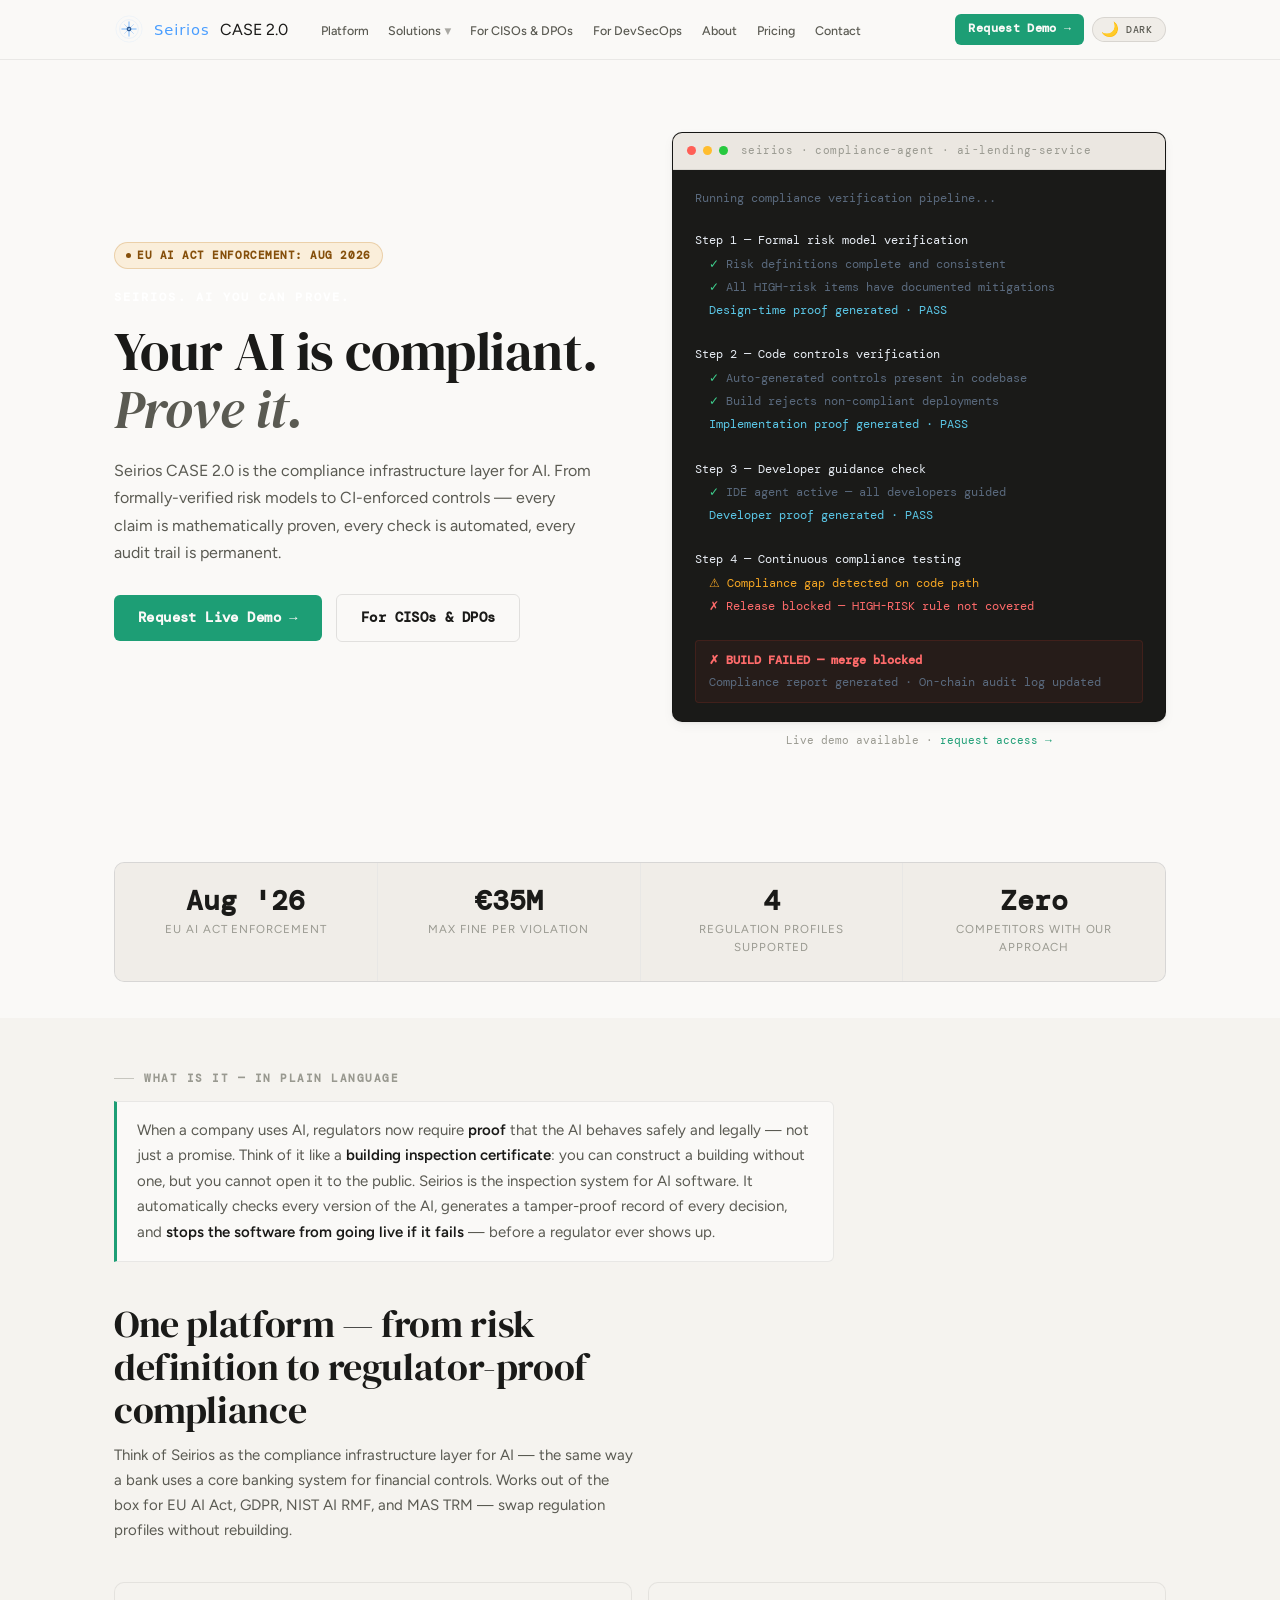
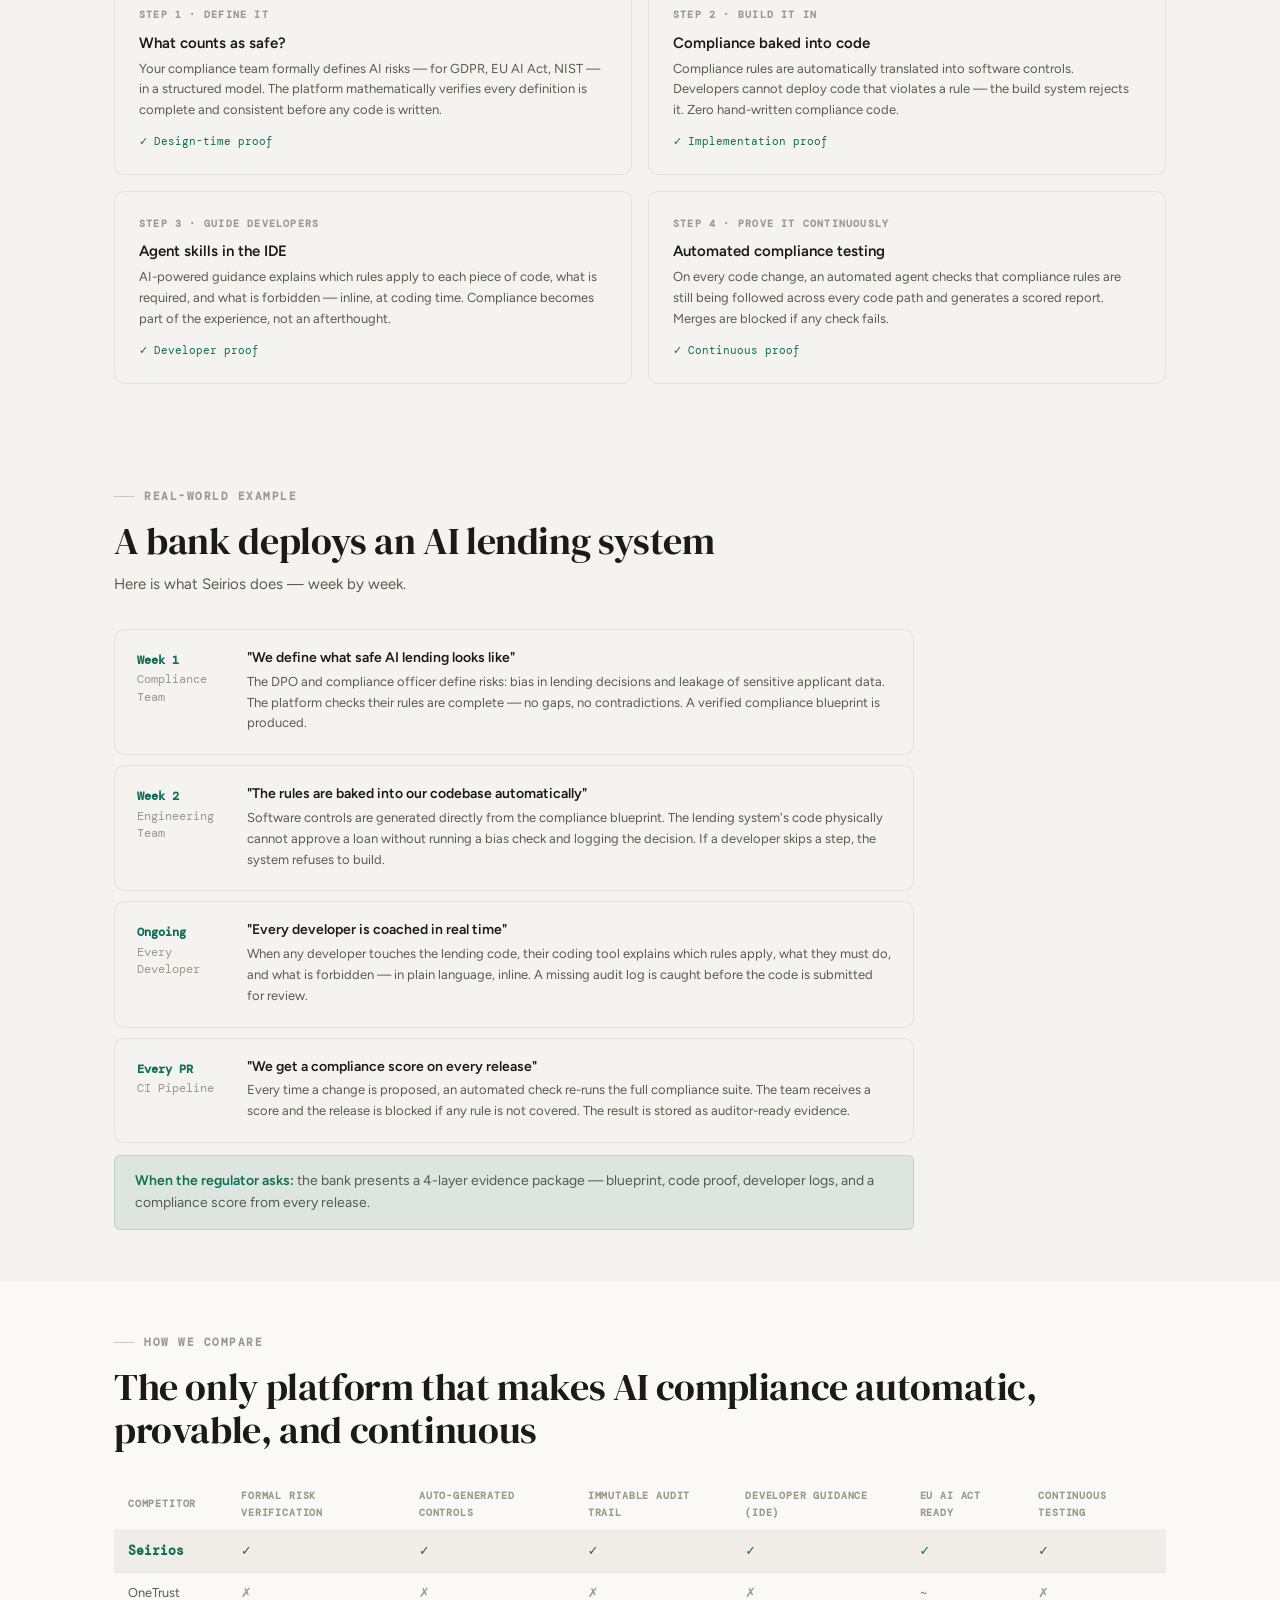
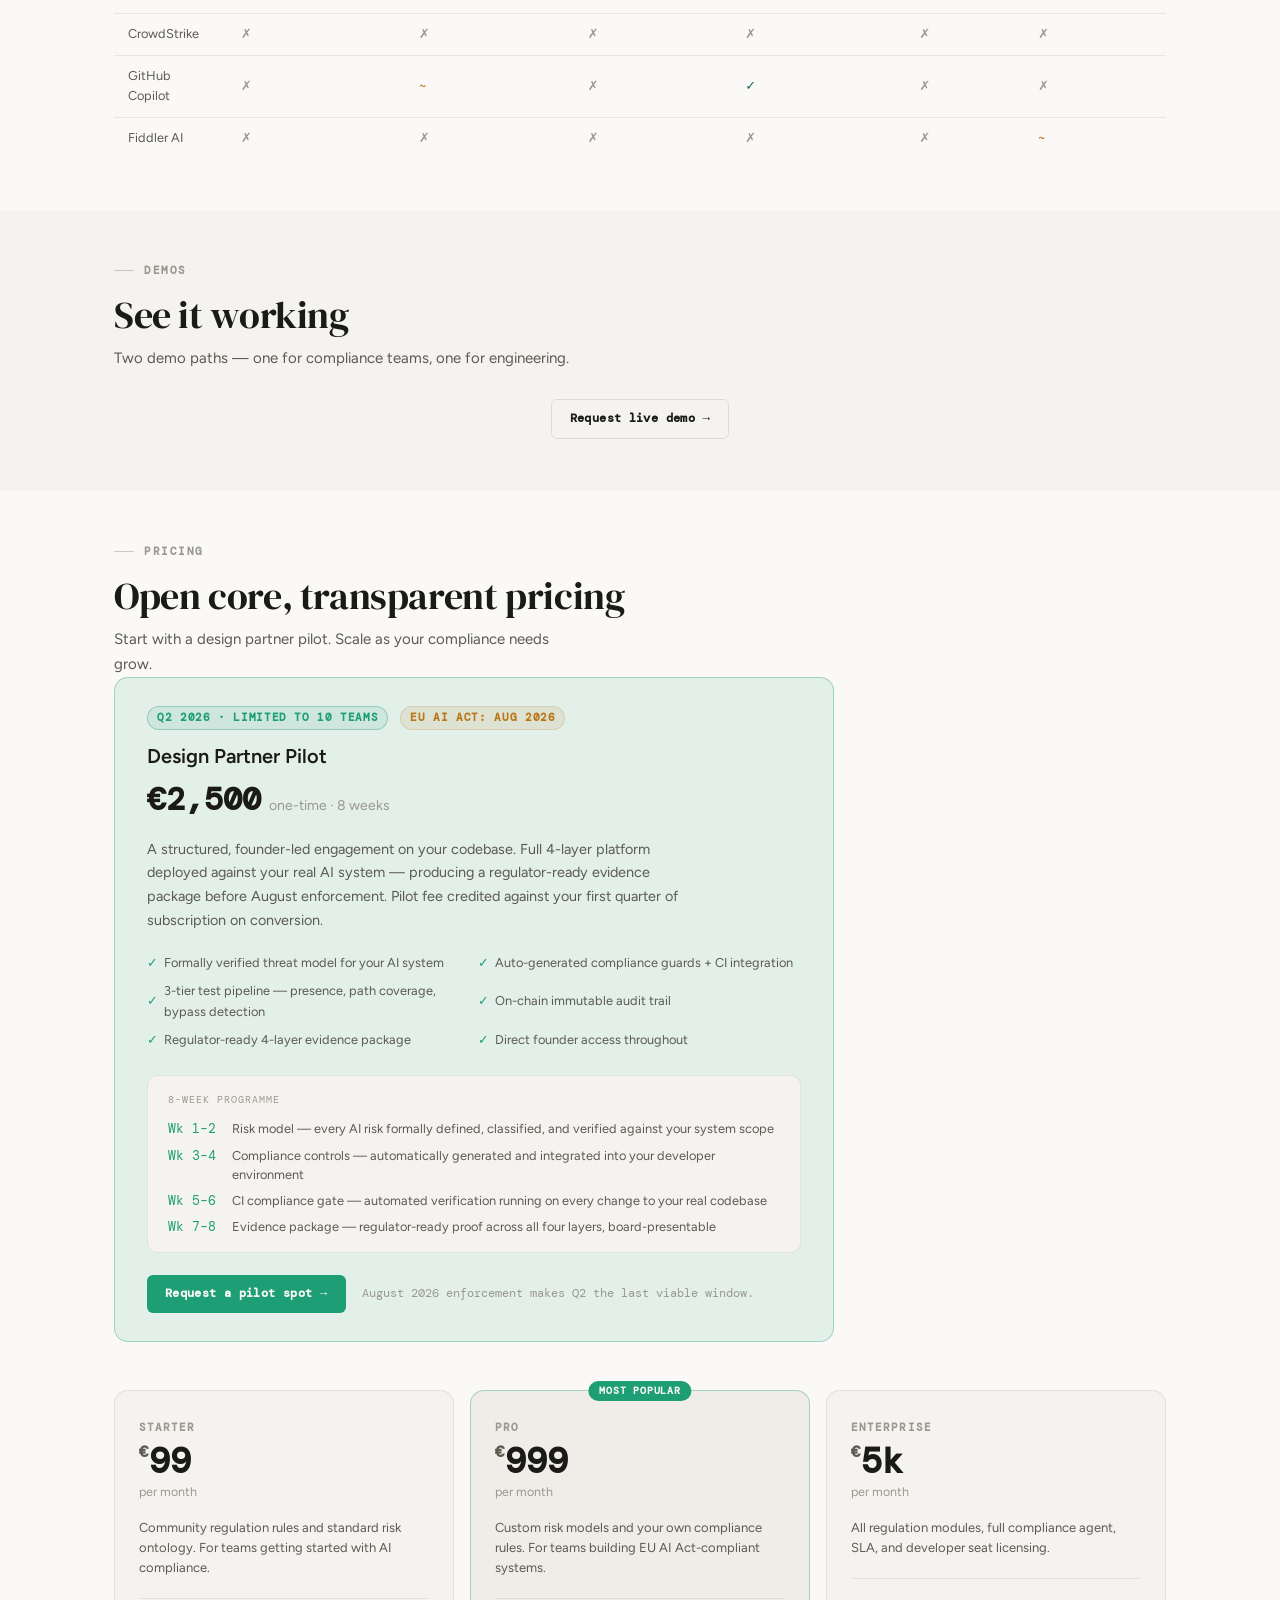
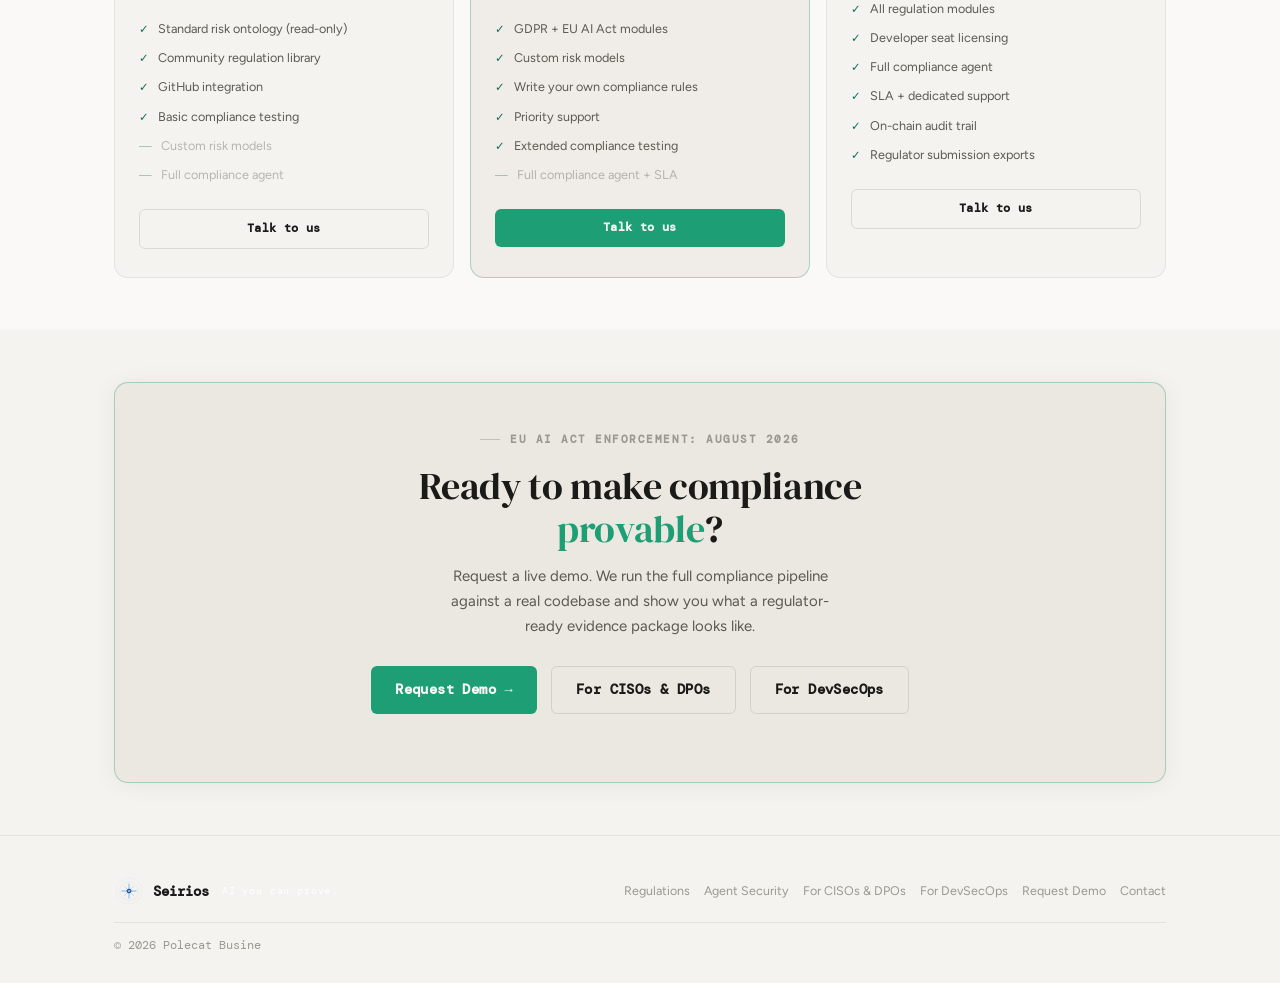
==== commit 658ca504: "hore: changed pricing to EUR" ====
--- a/index.html
+++ b/index.html
@@ -126,7 +126,7 @@
         gap: 5px;
       }
     }
-  
+
     /* ── DESIGN SYSTEM ── */
 /* ============================================================
    SEIRIOS DESIGN SYSTEM — DUAL THEME
@@ -603,7 +603,7 @@
   .stat-grid  { grid-template-columns: repeat(2, 1fr); font-size: 0.85em; }
 }
 }
-  
+
             /* ── CASE 2.0 badge ── */
     .nav-product-badge {
       display: inline-flex; align-items: center;
@@ -1274,7 +1274,7 @@
       <div class="pricing-grid">
         <div class="price-card">
           <div class="price-plan">Starter</div>
-          <div class="price-amount"><sup>$</sup>99</div>
+          <div class="price-amount"><sup>€</sup>99</div>
           <div class="price-period">per month</div>
           <div class="price-desc">Community regulation rules and standard risk ontology. For teams getting started with AI compliance.</div>
           <ul class="price-features">
@@ -1290,7 +1290,7 @@
         <div class="price-card featured">
           <div class="featured-badge">Most Popular</div>
           <div class="price-plan">Pro</div>
-          <div class="price-amount"><sup>$</sup>999</div>
+          <div class="price-amount"><sup>€</sup>999</div>
           <div class="price-period">per month</div>
           <div class="price-desc">Custom risk models and your own compliance rules. For teams building EU AI Act-compliant systems.</div>
           <ul class="price-features">
@@ -1305,7 +1305,7 @@
         </div>
         <div class="price-card">
           <div class="price-plan">Enterprise</div>
-          <div class="price-amount"><sup>$</sup>5k</div>
+          <div class="price-amount"><sup>€</sup>5k</div>
           <div class="price-period">per month</div>
           <div class="price-desc">All regulation modules, full compliance agent, SLA, and developer seat licensing.</div>
           <ul class="price-features">
@@ -1376,4 +1376,4 @@
       </div>
       <div style="height:0.5px; background:var(--border-dim); margin-bottom:14px;"></div>
       <div style="display:flex; flex-wrap:wrap; justify-content:space-between; align-items:center; gap:10px;">
-        <span style="font-size:0.72rem; color:var(--text-muted); font-family:var(--font-mono);">© 2026 Polecat Busine+        <span style="font-size:0.72rem; color:var(--text-muted); font-family:var(--font-mono);">© 2026 Polecat Busine
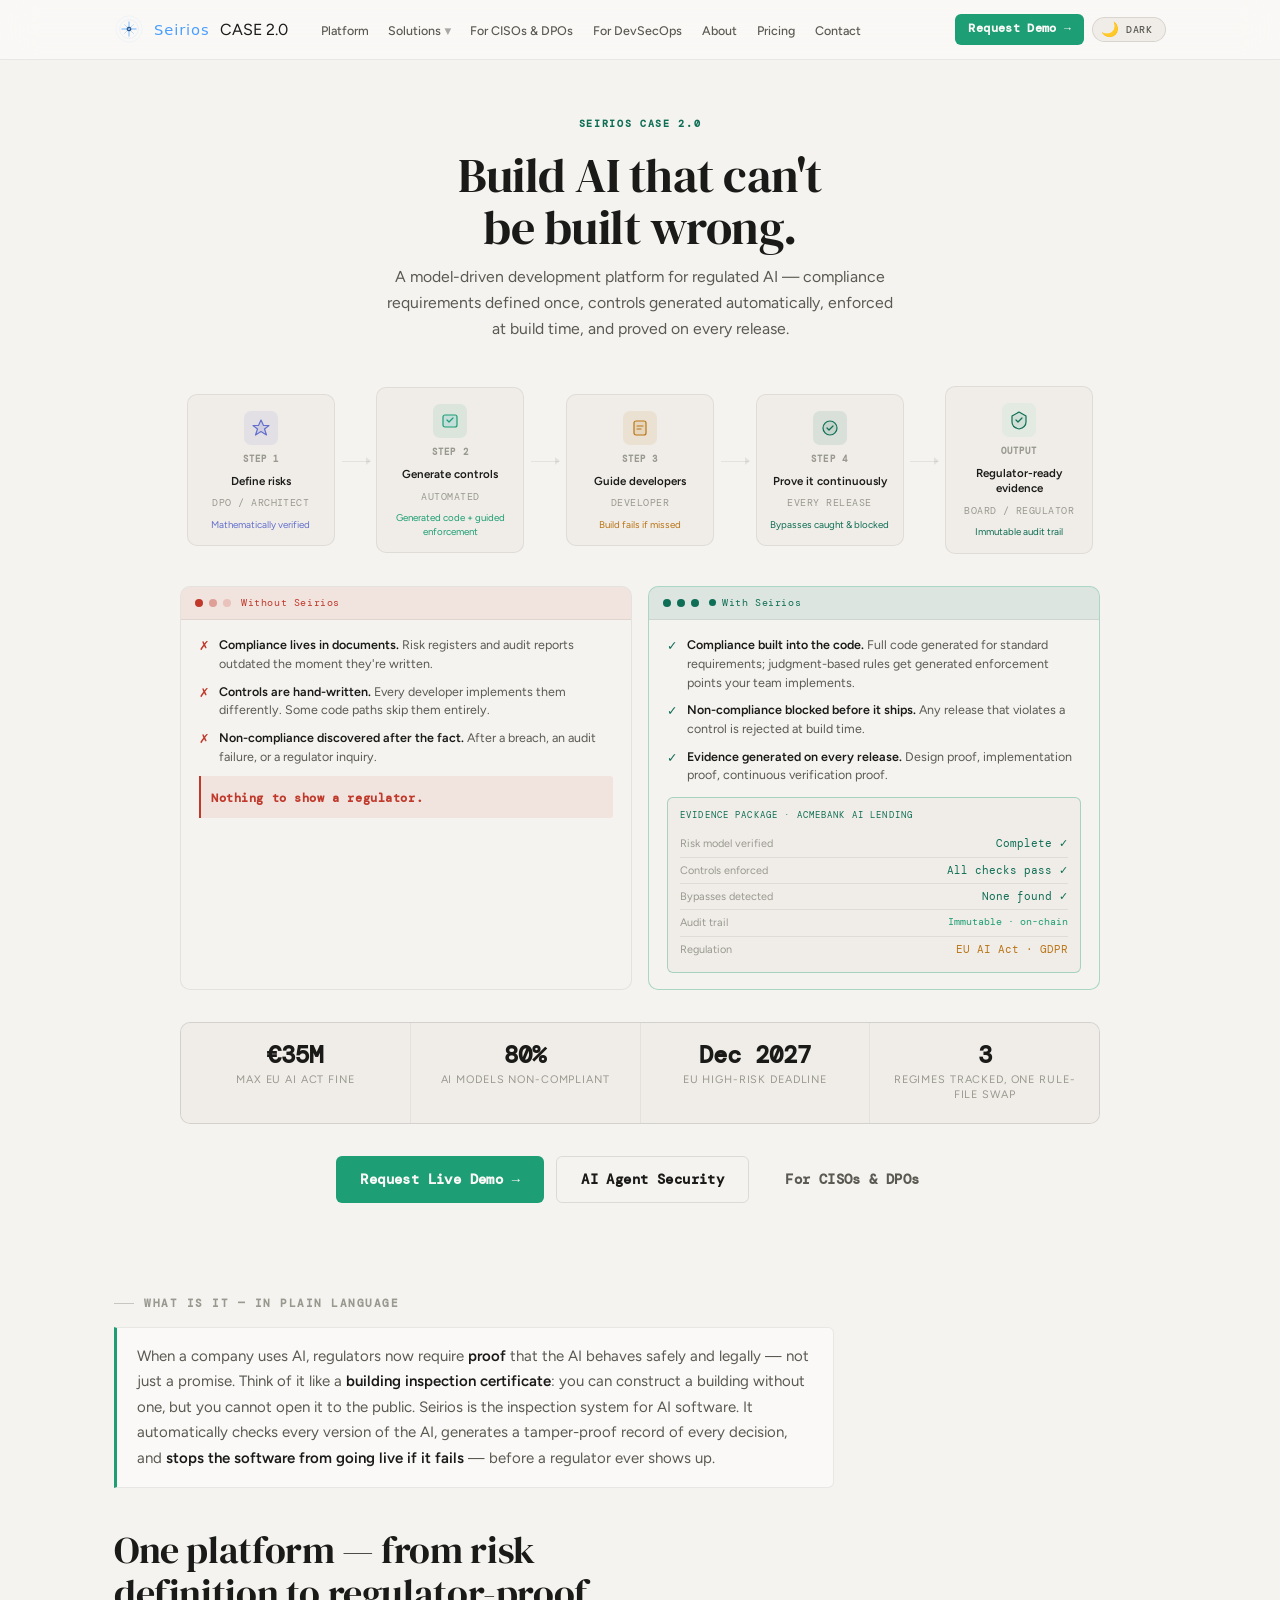
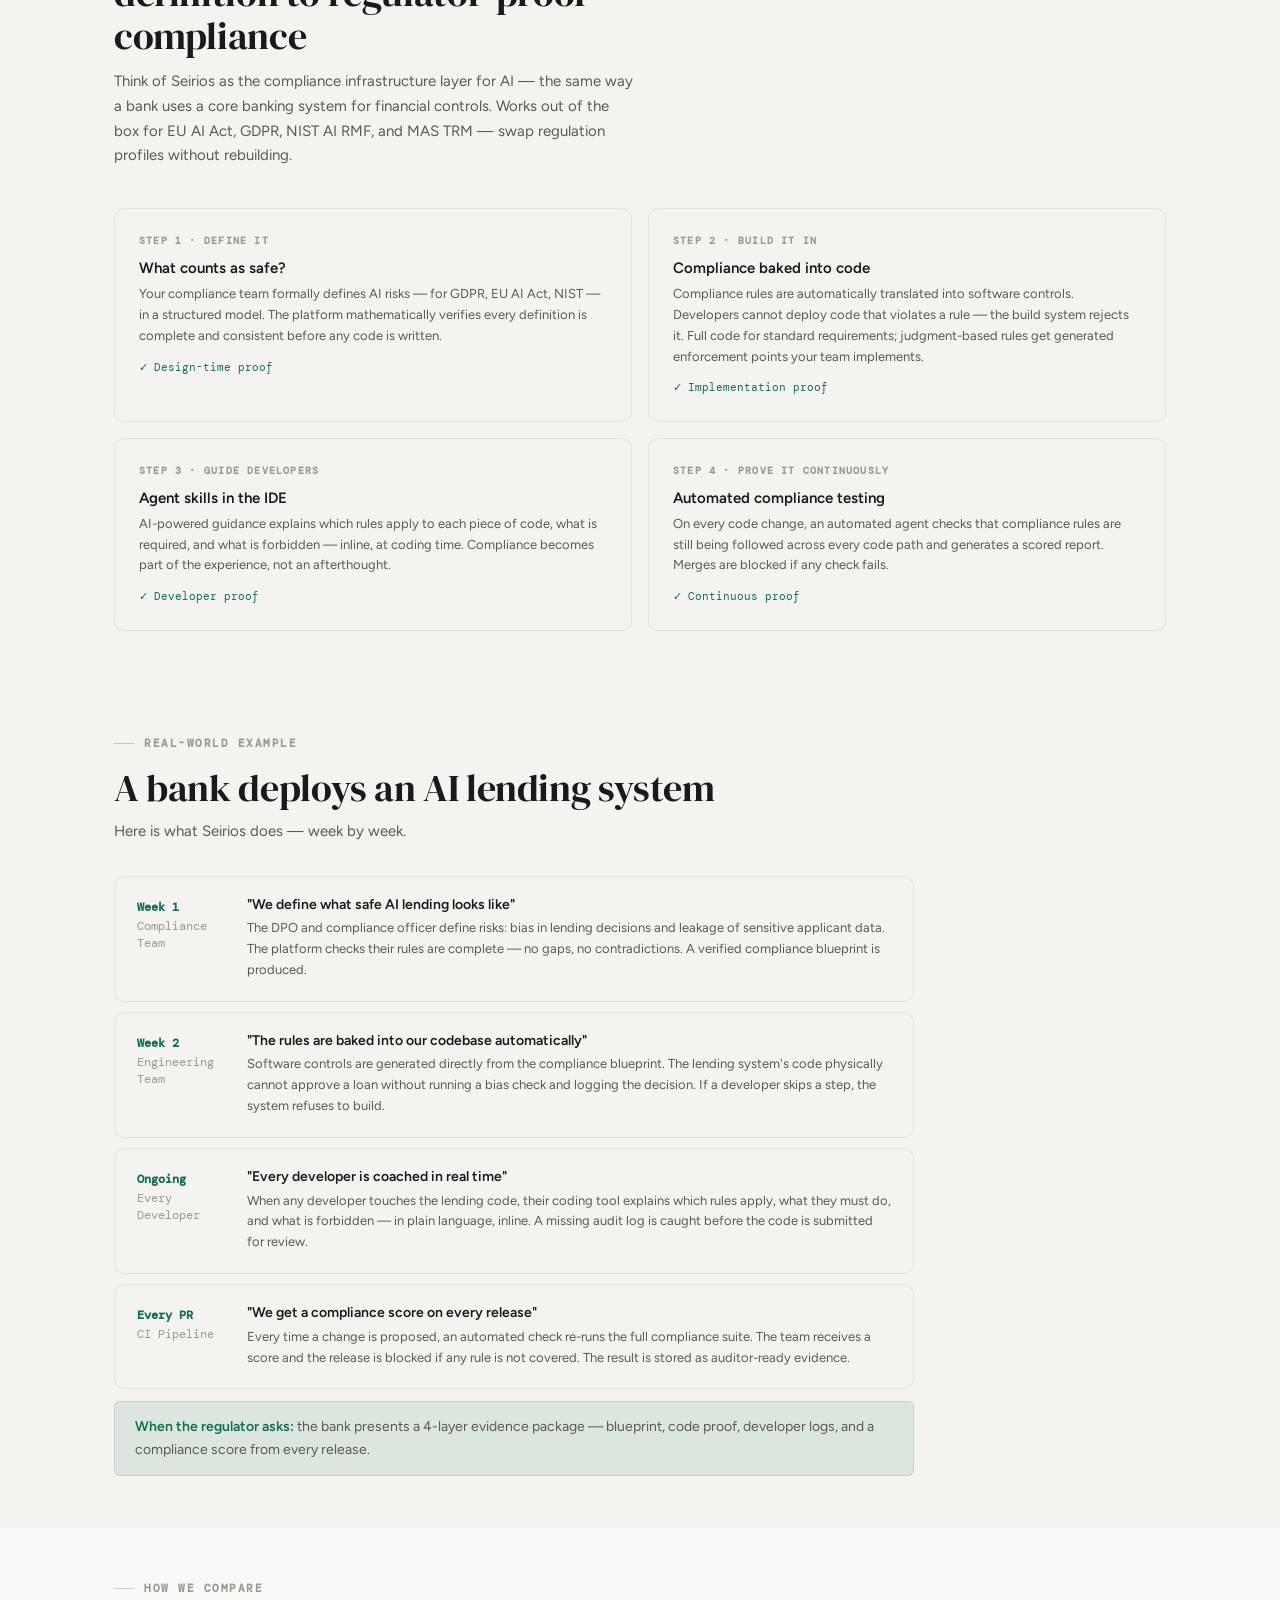
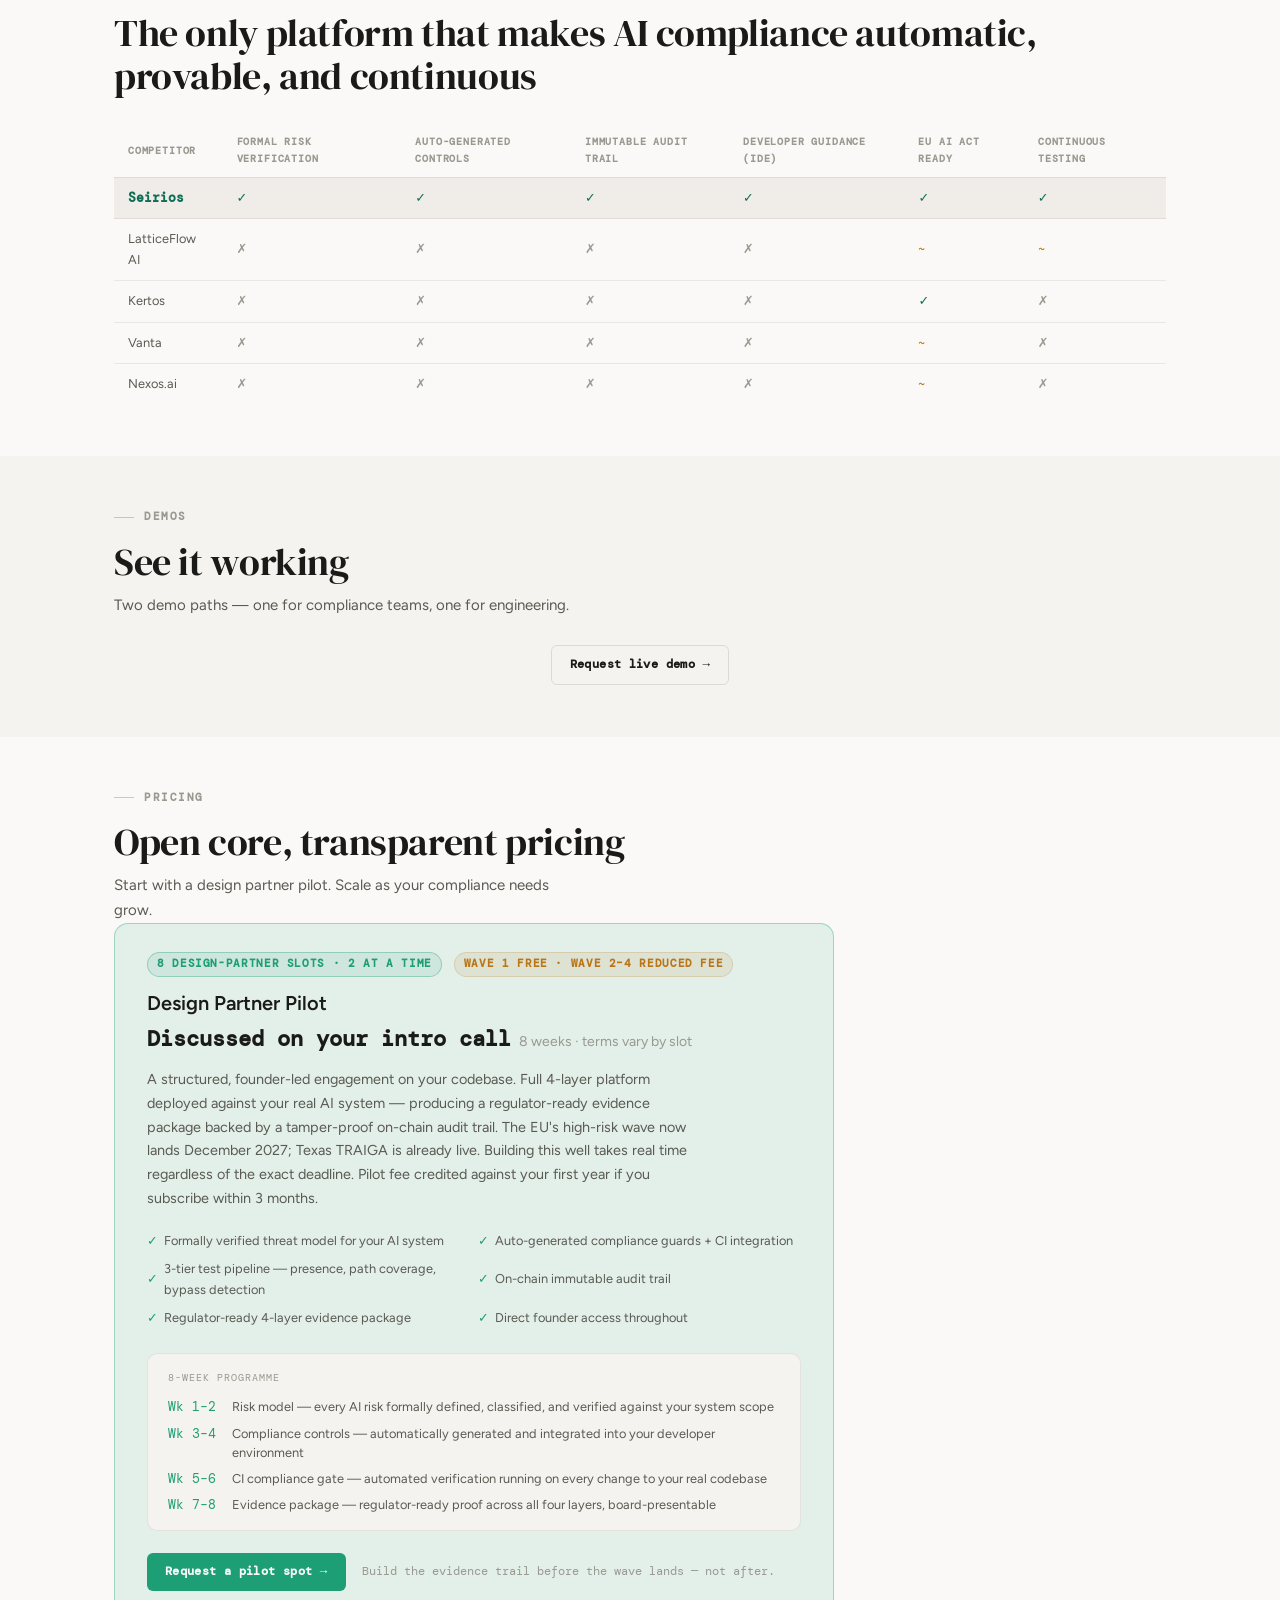
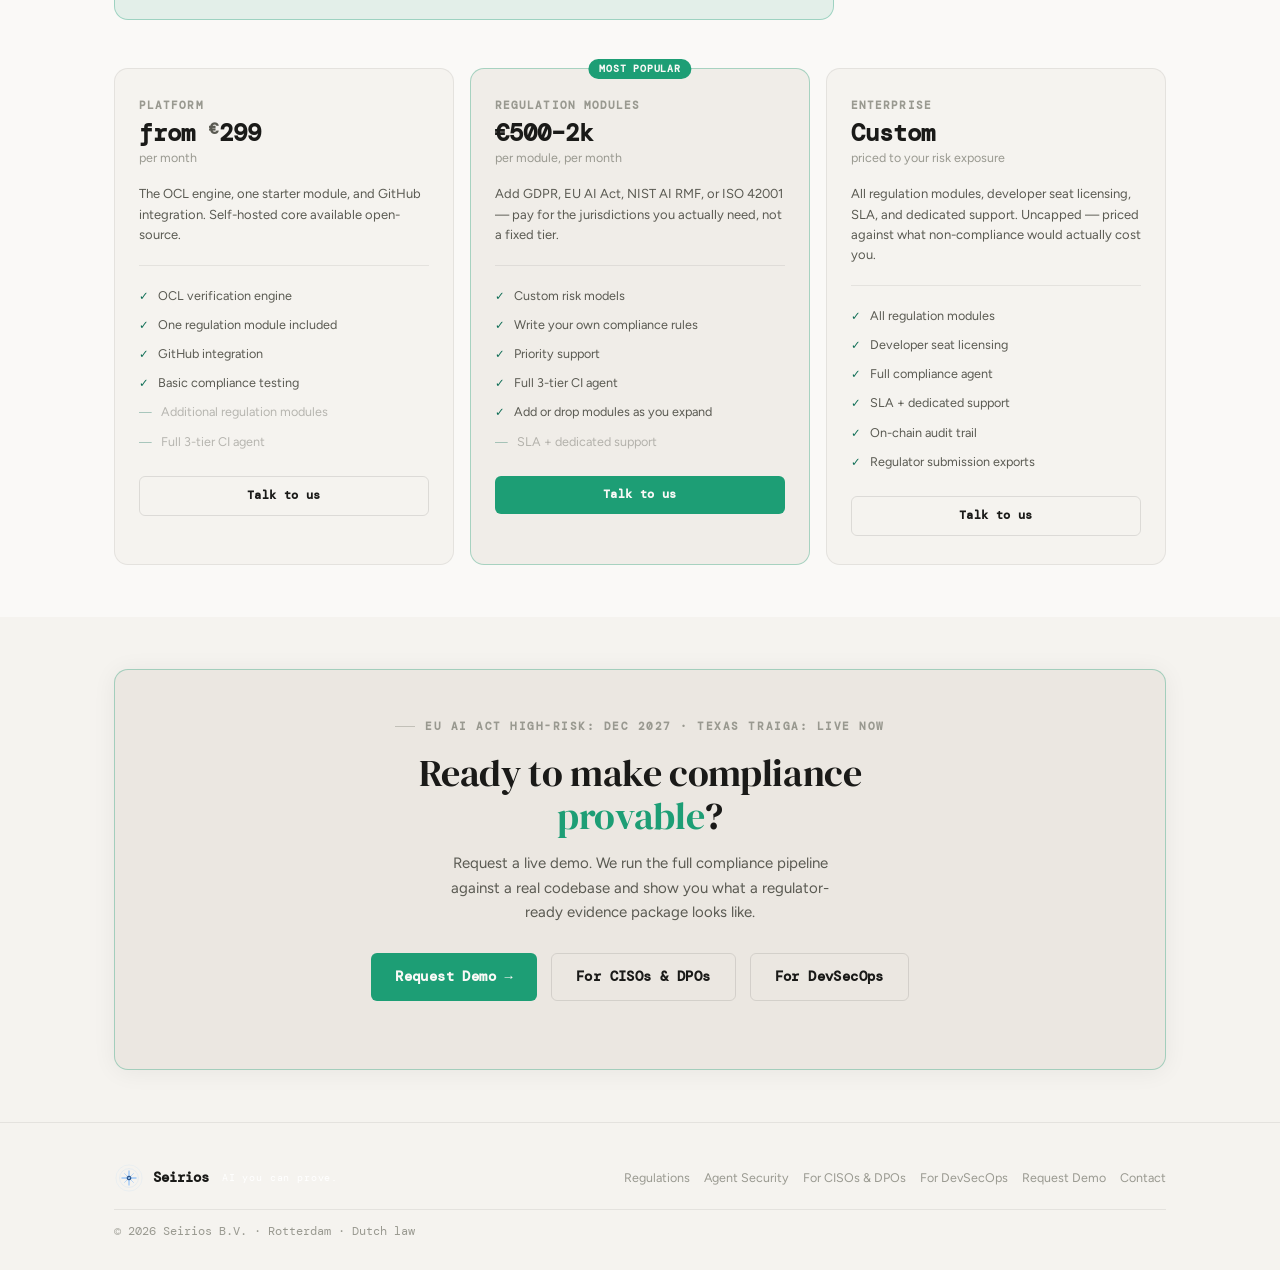
==== commit de1476a4: "update of website content based on latest business model & investordeck" ====
--- a/index.html
+++ b/index.html
@@ -632,7 +632,7 @@
   <link rel="preconnect" href="https://fonts.gstatic.com" crossorigin>
   <link rel="stylesheet" href="https://fonts.googleapis.com/css2?family=DM+Serif+Display:ital@0;1&family=DM+Mono:wght@400;500;600&family=Figtree:wght@400;500;600;700&family=Space+Mono:wght@400;700&family=DM+Sans:ital,opsz,wght@0,9..40,300;0,9..40,400;0,9..40,500;0,9..40,600&display=swap">
   <meta name="viewport" content="width=device-width, initial-scale=1.0" />
-  <title>Seirios — AI you can prove.</title>
+  <title>Seirios — Build AI that can't be built wrong.</title>
   <meta name="description" content="Seirios CASE 2.0 makes AI compliance provable, automatic and continuous. From formal threat models to CI-enforced controls — a complete regulator-ready evidence chain." />
   <link rel="icon" type="image/svg+xml" href="/assets/favicon.svg" />
   <script src="js/theme.js"></script>
@@ -838,7 +838,223 @@
     @media (max-width: 600px) {
       .evidence-chain { grid-template-columns: 1fr; }
     }
-  </style>
+  
+    /* ── Pipeline hero ── */
+    .pipeline-hero {
+      padding: calc(var(--nav-h) + 56px) 0 0;
+      background: var(--bg-deep);
+      position: relative; z-index: 1;
+    }
+    .pipeline-hero .headline {
+      font-family: var(--font-display);
+      font-size: clamp(2rem, 4.2vw, 3rem);
+      font-weight: 400;
+      color: var(--text-primary);
+      text-align: center;
+      line-height: 1.1;
+      margin-bottom: 10px;
+    }
+    .pipeline-hero .subhead {
+      font-family: var(--font-body);
+      font-size: 0.9875rem;
+      color: var(--text-secondary);
+      text-align: center;
+      max-width: 520px;
+      margin: 0 auto 44px;
+      line-height: 1.65;
+    }
+    /* Pipeline row */
+    .ph-pipeline {
+      display: flex;
+      align-items: center;
+      gap: 0;
+      width: 100%;
+      max-width: 920px;
+      margin: 0 auto;
+    }
+    .ph-stage { flex: 1; display: flex; flex-direction: column; align-items: center; }
+    .ph-box {
+      width: 100%; max-width: 148px;
+      background: var(--bg-surface);
+      border: 0.5px solid var(--border-dim);
+      border-radius: var(--radius-lg);
+      padding: 16px 12px 14px;
+      display: flex; flex-direction: column; align-items: center; gap: 7px;
+      transition: border-color var(--transition), box-shadow var(--transition);
+      cursor: default; position: relative;
+    }
+    .ph-box:hover { border-color: var(--border-accent); box-shadow: var(--shadow-glow); }
+    .ph-icon {
+      width: 34px; height: 34px; border-radius: 7px;
+      display: flex; align-items: center; justify-content: center;
+    }
+    .ph-step  { font-family: var(--font-mono); font-size: 0.57rem; font-weight: 600; letter-spacing: 0.12em; text-transform: uppercase; color: var(--text-muted); }
+    .ph-title { font-family: var(--font-body); font-size: 0.72rem; font-weight: 600; color: var(--text-primary); text-align: center; line-height: 1.3; }
+    .ph-actor { font-family: var(--font-mono); font-size: 0.6rem; color: var(--text-muted); letter-spacing: 0.05em; text-transform: uppercase; }
+    .ph-out   { font-size: 0.61rem; text-align: center; line-height: 1.4; }
+    /* Connector */
+    .ph-conn {
+      flex: 0 0 28px;
+      position: relative; margin-top: -18px;
+    }
+    .ph-conn-line {
+      width: 100%; height: 1px;
+      background: var(--border-dim);
+      position: relative; overflow: hidden;
+    }
+    .ph-particle {
+      position: absolute; top: 0; width: 12px; height: 1px;
+      border-radius: 1px;
+      opacity: 0; animation: phFlow 2.4s linear infinite;
+    }
+    .ph-particle:nth-child(2) { animation-delay: 0.8s; }
+    .ph-particle:nth-child(3) { animation-delay: 1.6s; }
+    @keyframes phFlow {
+      0%   { left: -12px; opacity: 0; }
+      10%  { opacity: 0.8; }
+      90%  { opacity: 0.8; }
+      100% { left: calc(100% + 12px); opacity: 0; }
+    }
+    .ph-conn-arrow {
+      position: absolute; right: -1px; top: 50%; transform: translateY(-50%);
+      width: 0; height: 0;
+      border-left: 5px solid var(--border-dim);
+      border-top: 4px solid transparent;
+      border-bottom: 4px solid transparent;
+    }
+    /* Stage accent colours */
+    .ph-s1 .ph-icon { background: rgba(100,112,204,0.10); }
+    .ph-s2 .ph-icon { background: var(--cyan-dim); }
+    .ph-s3 .ph-icon { background: var(--amber-dim); }
+    .ph-s4 .ph-icon { background: var(--green-dim); }
+    .ph-s5 .ph-icon { background: rgba(62,207,142,0.08); }
+    .ph-s1 .ph-out { color: #6470cc; }
+    [data-theme="dark"] .ph-s1 .ph-out { color: #8a90ff; }
+    .ph-s2 .ph-out { color: var(--text-cyan); }
+    .ph-s3 .ph-out { color: var(--amber); }
+    .ph-s4 .ph-out { color: var(--text-green); }
+    .ph-s5 .ph-out { color: var(--text-green); }
+    /* Before / After cards */
+    .ph-ba {
+      margin-top: 32px;
+      display: grid; grid-template-columns: 1fr 1fr; gap: 16px;
+      width: 100%; max-width: 920px; margin-left: auto; margin-right: auto;
+      margin-top: 32px;
+    }
+    .ph-card {
+      background: var(--bg-card);
+      border: 0.5px solid var(--border-dim);
+      border-radius: var(--radius-lg); overflow: hidden;
+    }
+    .ph-card-bar {
+      display: flex; align-items: center; gap: 6px;
+      padding: 8px 14px;
+      border-bottom: 0.5px solid var(--border-dim);
+    }
+    .ph-card-dot { width: 8px; height: 8px; border-radius: 50%; }
+    .ph-card-title { font-family: var(--font-mono); font-size: 0.63rem; letter-spacing: 0.06em; }
+    .ph-card-body { padding: 16px 18px; }
+    .ph-check {
+      display: flex; align-items: flex-start; gap: 10px;
+      margin-bottom: 9px; font-family: var(--font-body); font-size: 0.78rem;
+      color: var(--text-secondary); line-height: 1.5;
+    }
+    .ph-check:last-child { margin-bottom: 0; }
+    .ph-check strong { color: var(--text-primary); font-weight: 600; }
+    .ph-xi    { color: var(--red);   flex-shrink: 0; font-style: normal; margin-top: 1px; }
+    .ph-tick  { color: var(--green); flex-shrink: 0; font-style: normal; margin-top: 1px; }
+    /* Evidence mini table inside pass card */
+    .ph-ev {
+      margin-top: 12px; padding: 10px 12px;
+      background: var(--bg-surface);
+      border: 0.5px solid var(--border-accent);
+      border-radius: var(--radius-md);
+    }
+    .ph-ev-label {
+      font-family: var(--font-mono); font-size: 0.59rem;
+      letter-spacing: 0.12em; text-transform: uppercase;
+      color: var(--cyan); margin-bottom: 8px;
+    }
+    :root .ph-ev-label { color: var(--text-green); }
+    .ph-ev-row {
+      display: flex; justify-content: space-between;
+      padding: 4px 0; border-bottom: 0.5px solid var(--border-dim);
+      font-size: 0.68rem;
+    }
+    .ph-ev-row:last-child { border-bottom: none; }
+    .ph-ev-k { color: var(--text-muted); font-family: var(--font-body); }
+    .ph-ev-v { font-family: var(--font-mono); }
+    .ph-ev-pass { color: var(--green); }
+    .ph-ev-hash { color: var(--cyan); font-size: 0.61rem; }
+    :root .ph-ev-hash { color: #1D9E75; }
+    .ph-ev-reg  { color: var(--amber); }
+    /* Build fail pulse */
+    .ph-fail-box {
+      margin-top: 10px; padding: 8px 10px;
+      background: var(--red-dim); border-left: 2px solid var(--red);
+      border-radius: 0 var(--radius-sm) var(--radius-sm) 0;
+    }
+    .ph-build-fail {
+      font-family: var(--font-mono); font-size: 0.72rem; font-weight: 700;
+      color: var(--red); letter-spacing: 0.05em;
+      animation: phFailPulse 2s ease-in-out infinite;
+    }
+    @keyframes phFailPulse { 0%,100%{opacity:1} 50%{opacity:0.55} }
+    .ph-live-dot {
+      display: inline-block; width: 7px; height: 7px;
+      border-radius: 50%; background: var(--green);
+      margin-right: 6px;
+      animation: phLivePulse 1.8s ease-in-out infinite;
+    }
+    @keyframes phLivePulse { 0%,100%{opacity:1;transform:scale(1)} 50%{opacity:0.5;transform:scale(0.8)} }
+    /* Updated stats row */
+    .ph-stats {
+      display: flex; gap: 0;
+      background: var(--border-dim);
+      border: 0.5px solid var(--border-dim);
+      border-radius: var(--radius-lg); overflow: hidden;
+      margin-top: 32px;
+      width: 100%; max-width: 920px;
+      margin-left: auto; margin-right: auto;
+    }
+    .ph-stat {
+      flex: 1; background: var(--bg-surface);
+      padding: 20px 16px; text-align: center;
+    }
+    .ph-stat + .ph-stat { margin-left: 1px; }
+    .ph-stat-val {
+      font-family: var(--font-mono); font-size: 1.5rem; font-weight: 600;
+      color: var(--text-primary); line-height: 1; margin-bottom: 5px;
+    }
+    :root .ph-stat-val { color: var(--text-primary); }
+    [data-theme="dark"] .ph-stat-val { color: var(--cyan); }
+    .ph-stat-lbl { font-size: 0.68rem; color: var(--text-muted); text-transform: uppercase; letter-spacing: 0.08em; line-height: 1.4; }
+    /* Eyebrow */
+    .ph-eyebrow {
+      font-family: var(--font-mono); font-size: 0.65rem; font-weight: 600;
+      letter-spacing: 0.16em; text-transform: uppercase; color: var(--text-cyan);
+      text-align: center; margin-bottom: 16px;
+    }
+    :root .ph-eyebrow { color: var(--green); }
+    /* Pipeline hero responsive */
+    .ph-pipeline-wrap {
+      max-width: 920px; margin: 0 auto; padding: 0;
+    }
+    .ph-hero-inner {
+      padding: 0 0 40px;
+      background: var(--bg-deep);
+    }
+    @media (max-width: 860px) {
+      .ph-pipeline { flex-direction: column; gap: 6px; }
+      .ph-conn { transform: rotate(90deg); flex: 0 0 24px; margin: 0; }
+      .ph-box  { max-width: 100%; flex-direction: row; padding: 12px 16px; gap: 12px; }
+      .ph-ba   { grid-template-columns: 1fr; }
+    }
+    @media (max-width: 600px) {
+      .ph-stats { flex-wrap: wrap; }
+      .ph-stat  { flex: 1 1 calc(50% - 1px); }
+    }
+</style>
   <!-- build: 2026-03-22 22:02:23 -->
 </head>
 <body>
@@ -913,86 +1129,221 @@
   </div>
 
   <!-- ── Hero ── -->
-  <section class="hero">
+  <section class="pipeline-hero">
     <div class="container">
-      <div class="hero-grid">
-
-        <div>
-          <div class="urgency-pill">
-            <span class="urgency-dot"></span>EU AI Act enforcement: Aug 2026
-          </div>
-          <p style="font-family:var(--font-mono);font-size:0.72rem;font-weight:600;letter-spacing:0.18em;text-transform:uppercase;color:#ffffff;margin-bottom:14px;">Seirios. AI you can prove.</p>
-          <h1 class="display-xl">
-            Your AI is compliant.<br/><em>Prove it.</em>
-          </h1>
-          <p class="hero-sub">
-            Seirios CASE 2.0 is the compliance infrastructure layer for AI. From formally-verified risk models to CI-enforced controls — every claim is mathematically proven, every check is automated, every audit trail is permanent.
-          </p>
-          <div class="hero-actions">
-            <a href="#request-demo" class="btn btn-primary btn-lg">Request Live Demo →</a>
-            <a href="for-ciso.html" class="btn btn-outline btn-lg">For CISOs &amp; DPOs</a>
-          </div>
-
-        </div>
-
-        <!-- Terminal — outcome language, no implementation detail -->
-        <div class="hero-terminal" style="animation: fadeInUp 0.7s ease 0.15s both;">
-          <div class="terminal">
-            <div class="terminal-bar">
-              <div class="terminal-dot dot-red"></div>
-              <div class="terminal-dot dot-yellow"></div>
-              <div class="terminal-dot dot-green"></div>
-              <span class="terminal-title">seirios · compliance-agent · ai-lending-service</span>
+      <div class="ph-hero-inner">
+
+        <div class="ph-eyebrow">Seirios CASE 2.0</div>
+
+        <h1 class="headline">Build AI that can't<br/>be built wrong.</h1>
+
+        <p class="subhead">
+          A model-driven development platform for regulated AI —
+          compliance requirements defined once, controls generated automatically,
+          enforced at build time, and proved on every release.
+        </p>
+
+        <!-- Pipeline -->
+        <div class="ph-pipeline">
+
+          <div class="ph-stage ph-s1">
+            <div class="ph-box">
+              <div class="ph-icon">
+                <svg width="20" height="20" viewBox="0 0 20 20" fill="none" aria-hidden="true">
+                  <path d="M10 2L12.5 7.5H18L13.5 11L15.5 17L10 13.5L4.5 17L6.5 11L2 7.5H7.5L10 2Z" stroke="#6470cc" stroke-width="1.2" fill="rgba(100,112,204,0.15)" stroke-linejoin="round"/>
+                </svg>
+              </div>
+              <div class="ph-step">Step 1</div>
+              <div class="ph-title">Define risks</div>
+              <div class="ph-actor">DPO / Architect</div>
+              <div class="ph-out">Mathematically verified</div>
             </div>
-            <div class="terminal-body">
-              <div class="t-dim">Running compliance verification pipeline...</div>
-              <br/>
-              <div class="t-cmd">Step 1 — Formal risk model verification</div>
-              <div style="padding-left:14px; margin:2px 0;"><span class="t-pass">✓</span> <span class="t-dim">Risk definitions complete and consistent</span></div>
-              <div style="padding-left:14px; margin:2px 0;"><span class="t-pass">✓</span> <span class="t-dim">All HIGH-risk items have documented mitigations</span></div>
-              <div style="padding-left:14px; margin:2px 0;"><span class="t-info">Design-time proof generated · PASS</span></div>
-              <br/>
-              <div class="t-cmd">Step 2 — Code controls verification</div>
-              <div style="padding-left:14px; margin:2px 0;"><span class="t-pass">✓</span> <span class="t-dim">Auto-generated controls present in codebase</span></div>
-              <div style="padding-left:14px; margin:2px 0;"><span class="t-pass">✓</span> <span class="t-dim">Build rejects non-compliant deployments</span></div>
-              <div style="padding-left:14px; margin:2px 0;"><span class="t-info">Implementation proof generated · PASS</span></div>
-              <br/>
-              <div class="t-cmd">Step 3 — Developer guidance check</div>
-              <div style="padding-left:14px; margin:2px 0;"><span class="t-pass">✓</span> <span class="t-dim">IDE agent active — all developers guided</span></div>
-              <div style="padding-left:14px; margin:2px 0;"><span class="t-info">Developer proof generated · PASS</span></div>
-              <br/>
-              <div class="t-cmd">Step 4 — Continuous compliance testing</div>
-              <div style="padding-left:14px; margin:2px 0;"><span class="t-warn">⚠ Compliance gap detected on code path</span></div>
-              <div style="padding-left:14px; margin:2px 0;"><span class="t-fail">✗ Release blocked — HIGH-RISK rule not covered</span></div>
-              <br/>
-              <div style="background:rgba(192,57,43,0.07); border:0.5px solid rgba(192,57,43,0.18); border-radius:4px; padding:9px 13px;">
-                <span class="t-fail" style="font-weight:700;">✗ BUILD FAILED — merge blocked</span><br/>
-                <span class="t-dim" style="font-size:0.73rem;">Compliance report generated · On-chain audit log updated</span>
+          </div>
+
+          <div class="ph-conn">
+            <div class="ph-conn-line">
+              <div class="ph-particle" style="background:var(--cyan);"></div>
+              <div class="ph-particle" style="background:var(--cyan);"></div>
+              <div class="ph-particle" style="background:var(--cyan);"></div>
+            </div>
+            <div class="ph-conn-arrow"></div>
+          </div>
+
+          <div class="ph-stage ph-s2">
+            <div class="ph-box">
+              <div class="ph-icon">
+                <svg width="20" height="20" viewBox="0 0 20 20" fill="none" aria-hidden="true">
+                  <rect x="3" y="4" width="14" height="12" rx="2" stroke="currentColor" stroke-width="1.2" fill="rgba(0,168,204,0.10)" style="color:var(--cyan)"/>
+                  <path d="M7 9L9 11L13 7" stroke="currentColor" stroke-width="1.2" stroke-linecap="round" stroke-linejoin="round" style="color:var(--cyan)"/>
+                </svg>
+              </div>
+              <div class="ph-step">Step 2</div>
+              <div class="ph-title">Generate controls</div>
+              <div class="ph-actor">Automated</div>
+              <div class="ph-out">Generated code + guided enforcement</div>
+            </div>
+          </div>
+
+          <div class="ph-conn">
+            <div class="ph-conn-line">
+              <div class="ph-particle" style="background:var(--cyan); animation-delay:0.3s"></div>
+              <div class="ph-particle" style="background:var(--cyan); animation-delay:1.1s"></div>
+              <div class="ph-particle" style="background:var(--cyan); animation-delay:1.9s"></div>
+            </div>
+            <div class="ph-conn-arrow"></div>
+          </div>
+
+          <div class="ph-stage ph-s3">
+            <div class="ph-box">
+              <div class="ph-icon">
+                <svg width="20" height="20" viewBox="0 0 20 20" fill="none" aria-hidden="true">
+                  <rect x="4" y="3" width="12" height="14" rx="2" stroke="currentColor" stroke-width="1.2" fill="rgba(186,117,23,0.10)" style="color:var(--amber)"/>
+                  <path d="M7 8h6M7 11h4" stroke="currentColor" stroke-width="1.2" stroke-linecap="round" style="color:var(--amber)"/>
+                </svg>
+              </div>
+              <div class="ph-step">Step 3</div>
+              <div class="ph-title">Guide developers</div>
+              <div class="ph-actor">Developer</div>
+              <div class="ph-out">Build fails if missed</div>
+            </div>
+          </div>
+
+          <div class="ph-conn">
+            <div class="ph-conn-line">
+              <div class="ph-particle" style="background:var(--amber); animation-delay:0.6s"></div>
+              <div class="ph-particle" style="background:var(--amber); animation-delay:1.4s"></div>
+              <div class="ph-particle" style="background:var(--amber); animation-delay:2.2s"></div>
+            </div>
+            <div class="ph-conn-arrow"></div>
+          </div>
+
+          <div class="ph-stage ph-s4">
+            <div class="ph-box">
+              <div class="ph-icon">
+                <svg width="20" height="20" viewBox="0 0 20 20" fill="none" aria-hidden="true">
+                  <circle cx="10" cy="10" r="7" stroke="currentColor" stroke-width="1.2" fill="rgba(15,110,86,0.10)" style="color:var(--green)"/>
+                  <path d="M7 10l2 2 4-4" stroke="currentColor" stroke-width="1.2" stroke-linecap="round" stroke-linejoin="round" style="color:var(--green)"/>
+                </svg>
+              </div>
+              <div class="ph-step">Step 4</div>
+              <div class="ph-title">Prove it continuously</div>
+              <div class="ph-actor">Every release</div>
+              <div class="ph-out">Bypasses caught &amp; blocked</div>
+            </div>
+          </div>
+
+          <div class="ph-conn">
+            <div class="ph-conn-line">
+              <div class="ph-particle" style="background:var(--green); animation-delay:0.9s"></div>
+              <div class="ph-particle" style="background:var(--green); animation-delay:1.7s"></div>
+              <div class="ph-particle" style="background:var(--green); animation-delay:2.5s"></div>
+            </div>
+            <div class="ph-conn-arrow"></div>
+          </div>
+
+          <div class="ph-stage ph-s5">
+            <div class="ph-box">
+              <div class="ph-icon">
+                <svg width="20" height="20" viewBox="0 0 20 20" fill="none" aria-hidden="true">
+                  <path d="M10 2L17 6v6c0 3.5-3 6-7 7-4-1-7-3.5-7-7V6l7-4z" stroke="currentColor" stroke-width="1.2" fill="rgba(15,110,86,0.08)" stroke-linejoin="round" style="color:var(--green)"/>
+                  <path d="M7 10l2 2 4-4" stroke="currentColor" stroke-width="1.2" stroke-linecap="round" stroke-linejoin="round" style="color:var(--green)"/>
+                </svg>
+              </div>
+              <div class="ph-step">Output</div>
+              <div class="ph-title">Regulator-ready evidence</div>
+              <div class="ph-actor">Board / Regulator</div>
+              <div class="ph-out">Immutable audit trail</div>
+            </div>
+          </div>
+
+        </div>
+        <!-- /pipeline -->
+
+        <!-- Before / After -->
+        <div class="ph-ba">
+
+          <!-- Without Seirios -->
+          <div class="ph-card">
+            <div class="ph-card-bar" style="background:var(--red-dim);">
+              <div class="ph-card-dot" style="background:var(--red);"></div>
+              <div class="ph-card-dot" style="background:var(--red); opacity:0.4;"></div>
+              <div class="ph-card-dot" style="background:var(--red); opacity:0.2;"></div>
+              <span class="ph-card-title" style="color:var(--red); margin-left:4px;">Without Seirios</span>
+            </div>
+            <div class="ph-card-body">
+              <div class="ph-check">
+                <i class="ph-xi">✗</i>
+                <span><strong>Compliance lives in documents.</strong> Risk registers and audit reports outdated the moment they're written.</span>
+              </div>
+              <div class="ph-check">
+                <i class="ph-xi">✗</i>
+                <span><strong>Controls are hand-written.</strong> Every developer implements them differently. Some code paths skip them entirely.</span>
+              </div>
+              <div class="ph-check">
+                <i class="ph-xi">✗</i>
+                <span><strong>Non-compliance discovered after the fact.</strong> After a breach, an audit failure, or a regulator inquiry.</span>
+              </div>
+              <div class="ph-fail-box">
+                <span class="ph-build-fail">Nothing to show a regulator.</span>
               </div>
             </div>
           </div>
-          <p style="font-size:0.71rem; color:var(--text-muted); text-align:center; margin-top:10px; font-family:var(--font-mono);">
-            Live demo available · <a href="#request-demo" style="color:var(--cyan); text-decoration:none;">request access →</a>
-          </p>
+
+          <!-- With Seirios -->
+          <div class="ph-card" style="border-color:var(--border-accent);">
+            <div class="ph-card-bar" style="background:var(--green-dim);">
+              <div class="ph-card-dot" style="background:var(--green);"></div>
+              <div class="ph-card-dot" style="background:var(--green);"></div>
+              <div class="ph-card-dot" style="background:var(--green);"></div>
+              <span class="ph-card-title" style="color:var(--green); margin-left:4px;"><span class="ph-live-dot"></span>With Seirios</span>
+            </div>
+            <div class="ph-card-body">
+              <div class="ph-check">
+                <i class="ph-tick">✓</i>
+                <span><strong>Compliance built into the code.</strong> Full code generated for standard requirements; judgment-based rules get generated enforcement points your team implements.</span>
+              </div>
+              <div class="ph-check">
+                <i class="ph-tick">✓</i>
+                <span><strong>Non-compliance blocked before it ships.</strong> Any release that violates a control is rejected at build time.</span>
+              </div>
+              <div class="ph-check">
+                <i class="ph-tick">✓</i>
+                <span><strong>Evidence generated on every release.</strong> Design proof, implementation proof, continuous verification proof.</span>
+              </div>
+              <div class="ph-ev">
+                <div class="ph-ev-label">Evidence package · AcmeBank AI Lending</div>
+                <div class="ph-ev-row"><span class="ph-ev-k">Risk model verified</span><span class="ph-ev-v ph-ev-pass">Complete ✓</span></div>
+                <div class="ph-ev-row"><span class="ph-ev-k">Controls enforced</span><span class="ph-ev-v ph-ev-pass">All checks pass ✓</span></div>
+                <div class="ph-ev-row"><span class="ph-ev-k">Bypasses detected</span><span class="ph-ev-v ph-ev-pass">None found ✓</span></div>
+                <div class="ph-ev-row"><span class="ph-ev-k">Audit trail</span><span class="ph-ev-v ph-ev-hash">Immutable · on-chain</span></div>
+                <div class="ph-ev-row"><span class="ph-ev-k">Regulation</span><span class="ph-ev-v ph-ev-reg">EU AI Act · GDPR</span></div>
+              </div>
+            </div>
+          </div>
+
+        </div>
+        <!-- /before-after -->
+
+        <!-- Stats -->
+        <div class="ph-stats">
+          <div class="ph-stat"><div class="ph-stat-val">€35M</div><div class="ph-stat-lbl">Max EU AI Act fine</div></div>
+          <div class="ph-stat"><div class="ph-stat-val">80%</div><div class="ph-stat-lbl">AI models non-compliant</div></div>
+          <div class="ph-stat"><div class="ph-stat-val">Dec 2027</div><div class="ph-stat-lbl">EU high-risk deadline</div></div>
+          <div class="ph-stat"><div class="ph-stat-val">3</div><div class="ph-stat-lbl">Regimes tracked, one rule-file swap</div></div>
+        </div>
+
+        <!-- CTA row -->
+        <div style="display:flex; gap:12px; justify-content:center; flex-wrap:wrap; padding:32px 0 0;">
+          <a href="#request-demo" class="btn btn-primary btn-lg">Request Live Demo →</a>
+          <a href="pages/ai-agent-security.html" class="btn btn-outline btn-lg">AI Agent Security</a>
+          <a href="for-ciso.html" class="btn btn-ghost btn-lg">For CISOs &amp; DPOs</a>
         </div>
 
       </div>
     </div>
   </section>
 
-  <!-- ── Stats ── -->
-  <section class="section-sm" style="padding-top:32px; position:relative; z-index:1;">
-    <div class="container">
-      <div class="stat-grid">
-        <div class="stat-item"><div class="stat-value">Aug '26</div><div class="stat-label">EU AI Act enforcement</div></div>
-        <div class="stat-item"><div class="stat-value">€35M</div><div class="stat-label">Max fine per violation</div></div>
-        <div class="stat-item"><div class="stat-value">4</div><div class="stat-label">Regulation profiles supported</div></div>
-        <div class="stat-item"><div class="stat-value">Zero</div><div class="stat-label">Competitors with our approach</div></div>
-      </div>
-    </div>
-  </section>
-
-  <!-- ── What it is ── -->
+<!-- ── What it is ── -->
   <section class="section" id="platform" style="background: var(--bg-deep);">
     <div class="container">
       <div class="section-label">What is it — in plain language</div>
@@ -1013,7 +1364,7 @@
         <div class="step-card">
           <div class="step-num">Step 2 · Build It In</div>
           <h3>Compliance baked into code</h3>
-          <p>Compliance rules are automatically translated into software controls. Developers cannot deploy code that violates a rule — the build system rejects it. Zero hand-written compliance code.</p>
+          <p>Compliance rules are automatically translated into software controls. Developers cannot deploy code that violates a rule — the build system rejects it. Full code for standard requirements; judgment-based rules get generated enforcement points your team implements.</p>
           <div class="step-proof"><span>✓</span> Implementation proof</div>
         </div>
         <div class="step-card">
@@ -1085,20 +1436,20 @@
             <td><span class="check">✓</span></td><td><span class="check">✓</span></td><td><span class="check">✓</span></td><td><span class="check">✓</span></td><td><span class="check">✓</span></td><td><span class="check">✓</span></td>
           </tr>
           <tr>
-            <td>OneTrust</td>
+            <td>LatticeFlow AI</td>
+            <td><span class="cross">✗</span></td><td><span class="cross">✗</span></td><td><span class="cross">✗</span></td><td><span class="cross">✗</span></td><td><span class="partial">~</span></td><td><span class="partial">~</span></td>
+          </tr>
+          <tr>
+            <td>Kertos</td>
+            <td><span class="cross">✗</span></td><td><span class="cross">✗</span></td><td><span class="cross">✗</span></td><td><span class="cross">✗</span></td><td><span class="check">✓</span></td><td><span class="cross">✗</span></td>
+          </tr>
+          <tr>
+            <td>Vanta</td>
             <td><span class="cross">✗</span></td><td><span class="cross">✗</span></td><td><span class="cross">✗</span></td><td><span class="cross">✗</span></td><td><span class="partial">~</span></td><td><span class="cross">✗</span></td>
           </tr>
           <tr>
-            <td>CrowdStrike</td>
-            <td><span class="cross">✗</span></td><td><span class="cross">✗</span></td><td><span class="cross">✗</span></td><td><span class="cross">✗</span></td><td><span class="cross">✗</span></td><td><span class="cross">✗</span></td>
-          </tr>
-          <tr>
-            <td>GitHub Copilot</td>
-            <td><span class="cross">✗</span></td><td><span class="partial">~</span></td><td><span class="cross">✗</span></td><td><span class="check">✓</span></td><td><span class="cross">✗</span></td><td><span class="cross">✗</span></td>
-          </tr>
-          <tr>
-            <td>Fiddler AI</td>
-            <td><span class="cross">✗</span></td><td><span class="cross">✗</span></td><td><span class="cross">✗</span></td><td><span class="cross">✗</span></td><td><span class="cross">✗</span></td><td><span class="partial">~</span></td>
+            <td>Nexos.ai</td>
+            <td><span class="cross">✗</span></td><td><span class="cross">✗</span></td><td><span class="cross">✗</span></td><td><span class="cross">✗</span></td><td><span class="partial">~</span></td><td><span class="cross">✗</span></td>
           </tr>
         </tbody>
       </table>
@@ -1119,7 +1470,31 @@
         </div>
 
         <div class="comp-card">
-          <div class="comp-card-name">OneTrust</div>
+          <div class="comp-card-name">LatticeFlow AI</div>
+          <div class="comp-card-features">
+            <div class="comp-card-feature"><span class="cross">✗</span> Formal Risk Verification</div>
+            <div class="comp-card-feature"><span class="cross">✗</span> Auto-Generated Controls</div>
+            <div class="comp-card-feature"><span class="cross">✗</span> Immutable Audit Trail</div>
+            <div class="comp-card-feature"><span class="cross">✗</span> Developer Guidance</div>
+            <div class="comp-card-feature"><span class="partial">~</span> EU AI Act Ready</div>
+            <div class="comp-card-feature"><span class="partial">~</span> Continuous Testing</div>
+          </div>
+        </div>
+
+        <div class="comp-card">
+          <div class="comp-card-name">Kertos</div>
+          <div class="comp-card-features">
+            <div class="comp-card-feature"><span class="cross">✗</span> Formal Risk Verification</div>
+            <div class="comp-card-feature"><span class="cross">✗</span> Auto-Generated Controls</div>
+            <div class="comp-card-feature"><span class="cross">✗</span> Immutable Audit Trail</div>
+            <div class="comp-card-feature"><span class="cross">✗</span> Developer Guidance</div>
+            <div class="comp-card-feature"><span class="check">✓</span> EU AI Act Ready</div>
+            <div class="comp-card-feature"><span class="cross">✗</span> Continuous Testing</div>
+          </div>
+        </div>
+
+        <div class="comp-card">
+          <div class="comp-card-name">Vanta</div>
           <div class="comp-card-features">
             <div class="comp-card-feature"><span class="cross">✗</span> Formal Risk Verification</div>
             <div class="comp-card-feature"><span class="cross">✗</span> Auto-Generated Controls</div>
@@ -1131,38 +1506,14 @@
         </div>
 
         <div class="comp-card">
-          <div class="comp-card-name">CrowdStrike</div>
+          <div class="comp-card-name">Nexos.ai</div>
           <div class="comp-card-features">
             <div class="comp-card-feature"><span class="cross">✗</span> Formal Risk Verification</div>
             <div class="comp-card-feature"><span class="cross">✗</span> Auto-Generated Controls</div>
             <div class="comp-card-feature"><span class="cross">✗</span> Immutable Audit Trail</div>
             <div class="comp-card-feature"><span class="cross">✗</span> Developer Guidance</div>
-            <div class="comp-card-feature"><span class="cross">✗</span> EU AI Act Ready</div>
+            <div class="comp-card-feature"><span class="partial">~</span> EU AI Act Ready</div>
             <div class="comp-card-feature"><span class="cross">✗</span> Continuous Testing</div>
-          </div>
-        </div>
-
-        <div class="comp-card">
-          <div class="comp-card-name">GitHub Copilot</div>
-          <div class="comp-card-features">
-            <div class="comp-card-feature"><span class="cross">✗</span> Formal Risk Verification</div>
-            <div class="comp-card-feature"><span class="partial">~</span> Auto-Generated Controls</div>
-            <div class="comp-card-feature"><span class="cross">✗</span> Immutable Audit Trail</div>
-            <div class="comp-card-feature"><span class="check">✓</span> Developer Guidance</div>
-            <div class="comp-card-feature"><span class="cross">✗</span> EU AI Act Ready</div>
-            <div class="comp-card-feature"><span class="cross">✗</span> Continuous Testing</div>
-          </div>
-        </div>
-
-        <div class="comp-card">
-          <div class="comp-card-name">Fiddler AI</div>
-          <div class="comp-card-features">
-            <div class="comp-card-feature"><span class="cross">✗</span> Formal Risk Verification</div>
-            <div class="comp-card-feature"><span class="cross">✗</span> Auto-Generated Controls</div>
-            <div class="comp-card-feature"><span class="cross">✗</span> Immutable Audit Trail</div>
-            <div class="comp-card-feature"><span class="cross">✗</span> Developer Guidance</div>
-            <div class="comp-card-feature"><span class="cross">✗</span> EU AI Act Ready</div>
-            <div class="comp-card-feature"><span class="partial">~</span> Continuous Testing</div>
           </div>
         </div>
 
@@ -1232,16 +1583,16 @@
       <!-- PILOT CARD — design partner pricing -->
       <div style="margin-bottom:48px; padding:28px 32px; background:var(--cyan-dim); border:1px solid var(--border-accent); border-radius:var(--radius-xl); max-width:720px;">
         <div style="display:flex;align-items:center;gap:12px;margin-bottom:14px;">
-          <span class="badge badge-cyan">Q2 2026 · Limited to 10 teams</span>
-          <span class="badge badge-amber">EU AI Act: Aug 2026</span>
+          <span class="badge badge-cyan">8 design-partner slots · 2 at a time</span>
+          <span class="badge badge-amber">Wave 1 free · Wave 2–4 reduced fee</span>
         </div>
         <h3 style="font-size:1.25rem;margin-bottom:6px;">Design Partner Pilot</h3>
         <div style="display:flex;align-items:baseline;gap:8px;margin-bottom:12px;">
-          <span style="font-family:var(--font-mono);font-size:2rem;font-weight:600;color:var(--text-primary);">€2,500</span>
-          <span style="font-size:0.875rem;color:var(--text-muted);">one-time · 8 weeks</span>
+          <span style="font-family:var(--font-mono);font-size:1.375rem;font-weight:600;color:var(--text-primary);">Discussed on your intro call</span>
+          <span style="font-size:0.875rem;color:var(--text-muted);">8 weeks · terms vary by slot</span>
         </div>
         <p style="color:var(--text-secondary);font-size:0.9rem;line-height:1.65;max-width:560px;margin-bottom:20px;">
-          A structured, founder-led engagement on your codebase. Full 4-layer platform deployed against your real AI system — producing a regulator-ready evidence package before August enforcement. Pilot fee credited against your first quarter of subscription on conversion.
+          A structured, founder-led engagement on your codebase. Full 4-layer platform deployed against your real AI system — producing a regulator-ready evidence package backed by a tamper-proof on-chain audit trail. The EU's high-risk wave now lands December 2027; Texas TRAIGA is already live. Building this well takes real time regardless of the exact deadline. Pilot fee credited against your first year if you subscribe within 3 months.
         </p>
         <ul style="list-style:none;display:grid;grid-template-columns:repeat(auto-fill,minmax(260px,1fr));gap:8px;margin-bottom:24px;">
           <li style="font-size:0.8rem;color:var(--text-secondary);display:flex;align-items:center;gap:6px;"><span style="color:var(--cyan);">✓</span> Formally verified threat model for your AI system</li>
@@ -1267,47 +1618,47 @@
         </div>
         <div style="display:flex;align-items:center;gap:16px;flex-wrap:wrap;">
           <a href="pages/request-demo.html" class="btn btn-primary">Request a pilot spot →</a>
-          <span style="font-size:0.72rem;color:var(--text-muted);font-family:var(--font-mono);">August 2026 enforcement makes Q2 the last viable window.</span>
+          <span style="font-size:0.72rem;color:var(--text-muted);font-family:var(--font-mono);">Build the evidence trail before the wave lands — not after.</span>
         </div>
       </div>
       <!-- END PILOT CARD -->
       <div class="pricing-grid">
         <div class="price-card">
-          <div class="price-plan">Starter</div>
-          <div class="price-amount"><sup>€</sup>99</div>
+          <div class="price-plan">Platform</div>
+          <div class="price-amount" style="font-size:1.5rem;">from <sup>€</sup>299</div>
           <div class="price-period">per month</div>
-          <div class="price-desc">Community regulation rules and standard risk ontology. For teams getting started with AI compliance.</div>
+          <div class="price-desc">The OCL engine, one starter module, and GitHub integration. Self-hosted core available open-source.</div>
           <ul class="price-features">
-            <li><span class="feature-check">✓</span> Standard risk ontology (read-only)</li>
-            <li><span class="feature-check">✓</span> Community regulation library</li>
+            <li><span class="feature-check">✓</span> OCL verification engine</li>
+            <li><span class="feature-check">✓</span> One regulation module included</li>
             <li><span class="feature-check">✓</span> GitHub integration</li>
             <li><span class="feature-check">✓</span> Basic compliance testing</li>
-            <li style="opacity:0.4"><span class="feature-check">—</span> Custom risk models</li>
-            <li style="opacity:0.4"><span class="feature-check">—</span> Full compliance agent</li>
+            <li style="opacity:0.4"><span class="feature-check">—</span> Additional regulation modules</li>
+            <li style="opacity:0.4"><span class="feature-check">—</span> Full 3-tier CI agent</li>
           </ul>
           <a href="/cdn-cgi/l/email-protection#21484f474e6152444853484e520f59585b" class="btn btn-outline" style="width:100%;justify-content:center;">Talk to us</a>
         </div>
         <div class="price-card featured">
           <div class="featured-badge">Most Popular</div>
-          <div class="price-plan">Pro</div>
-          <div class="price-amount"><sup>€</sup>999</div>
-          <div class="price-period">per month</div>
-          <div class="price-desc">Custom risk models and your own compliance rules. For teams building EU AI Act-compliant systems.</div>
+          <div class="price-plan">Regulation Modules</div>
+          <div class="price-amount" style="font-size:1.5rem;">€500–2k</div>
+          <div class="price-period">per module, per month</div>
+          <div class="price-desc">Add GDPR, EU AI Act, NIST AI RMF, or ISO 42001 — pay for the jurisdictions you actually need, not a fixed tier.</div>
           <ul class="price-features">
-            <li><span class="feature-check">✓</span> GDPR + EU AI Act modules</li>
             <li><span class="feature-check">✓</span> Custom risk models</li>
             <li><span class="feature-check">✓</span> Write your own compliance rules</li>
             <li><span class="feature-check">✓</span> Priority support</li>
-            <li><span class="feature-check">✓</span> Extended compliance testing</li>
-            <li style="opacity:0.4"><span class="feature-check">—</span> Full compliance agent + SLA</li>
+            <li><span class="feature-check">✓</span> Full 3-tier CI agent</li>
+            <li><span class="feature-check">✓</span> Add or drop modules as you expand</li>
+            <li style="opacity:0.4"><span class="feature-check">—</span> SLA + dedicated support</li>
           </ul>
           <a href="/cdn-cgi/l/email-protection#026b6c646d4271676b706b6d712c7a7b78" class="btn btn-primary" style="width:100%;justify-content:center;">Talk to us</a>
         </div>
         <div class="price-card">
           <div class="price-plan">Enterprise</div>
-          <div class="price-amount"><sup>€</sup>5k</div>
-          <div class="price-period">per month</div>
-          <div class="price-desc">All regulation modules, full compliance agent, SLA, and developer seat licensing.</div>
+          <div class="price-amount" style="font-size:1.5rem;">Custom</div>
+          <div class="price-period">priced to your risk exposure</div>
+          <div class="price-desc">All regulation modules, developer seat licensing, SLA, and dedicated support. Uncapped — priced against what non-compliance would actually cost you.</div>
           <ul class="price-features">
             <li><span class="feature-check">✓</span> All regulation modules</li>
             <li><span class="feature-check">✓</span> Developer seat licensing</li>
@@ -1326,7 +1677,7 @@
   <section class="section" id="request-demo" style="background:var(--bg-deep);">
     <div class="container">
       <div class="cta-banner">
-        <div class="section-label" style="justify-content:center;margin-bottom:16px;">EU AI Act enforcement: August 2026</div>
+        <div class="section-label" style="justify-content:center;margin-bottom:16px;">EU AI Act high-risk: Dec 2027 · Texas TRAIGA: live now</div>
         <h2 class="display-lg" style="margin-bottom:14px;max-width:560px;margin-left:auto;margin-right:auto;">
           Ready to make compliance <span style="color:var(--cyan);">provable</span>?
         </h2>
@@ -1376,4 +1727,9 @@
       </div>
       <div style="height:0.5px; background:var(--border-dim); margin-bottom:14px;"></div>
       <div style="display:flex; flex-wrap:wrap; justify-content:space-between; align-items:center; gap:10px;">
-        <span style="font-size:0.72rem; color:var(--text-muted); font-family:var(--font-mono);">© 2026 Polecat Busine
+        <span style="font-size:0.72rem; color:var(--text-muted); font-family:var(--font-mono);">© 2026 Seirios B.V. · Rotterdam · Dutch law</span>
+      </div>
+    </div>
+  </footer>
+</body>
+</html>
